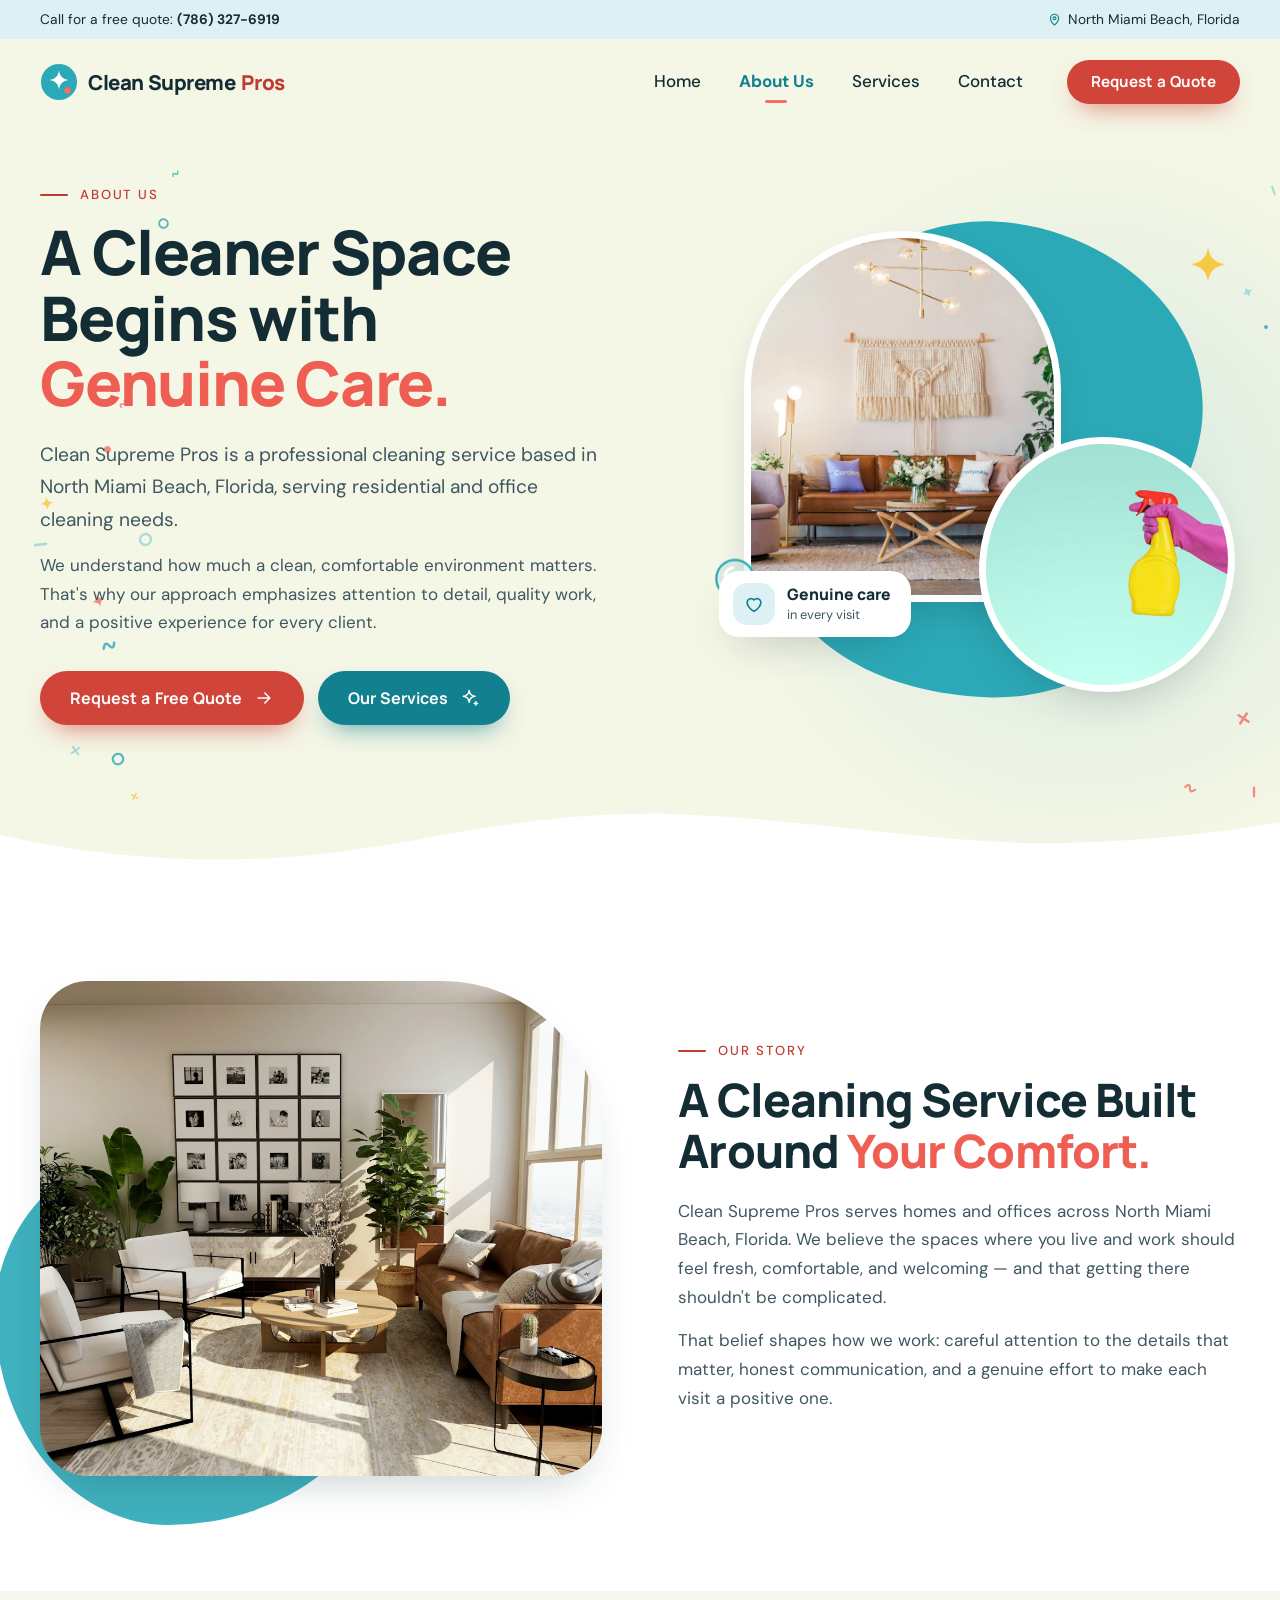
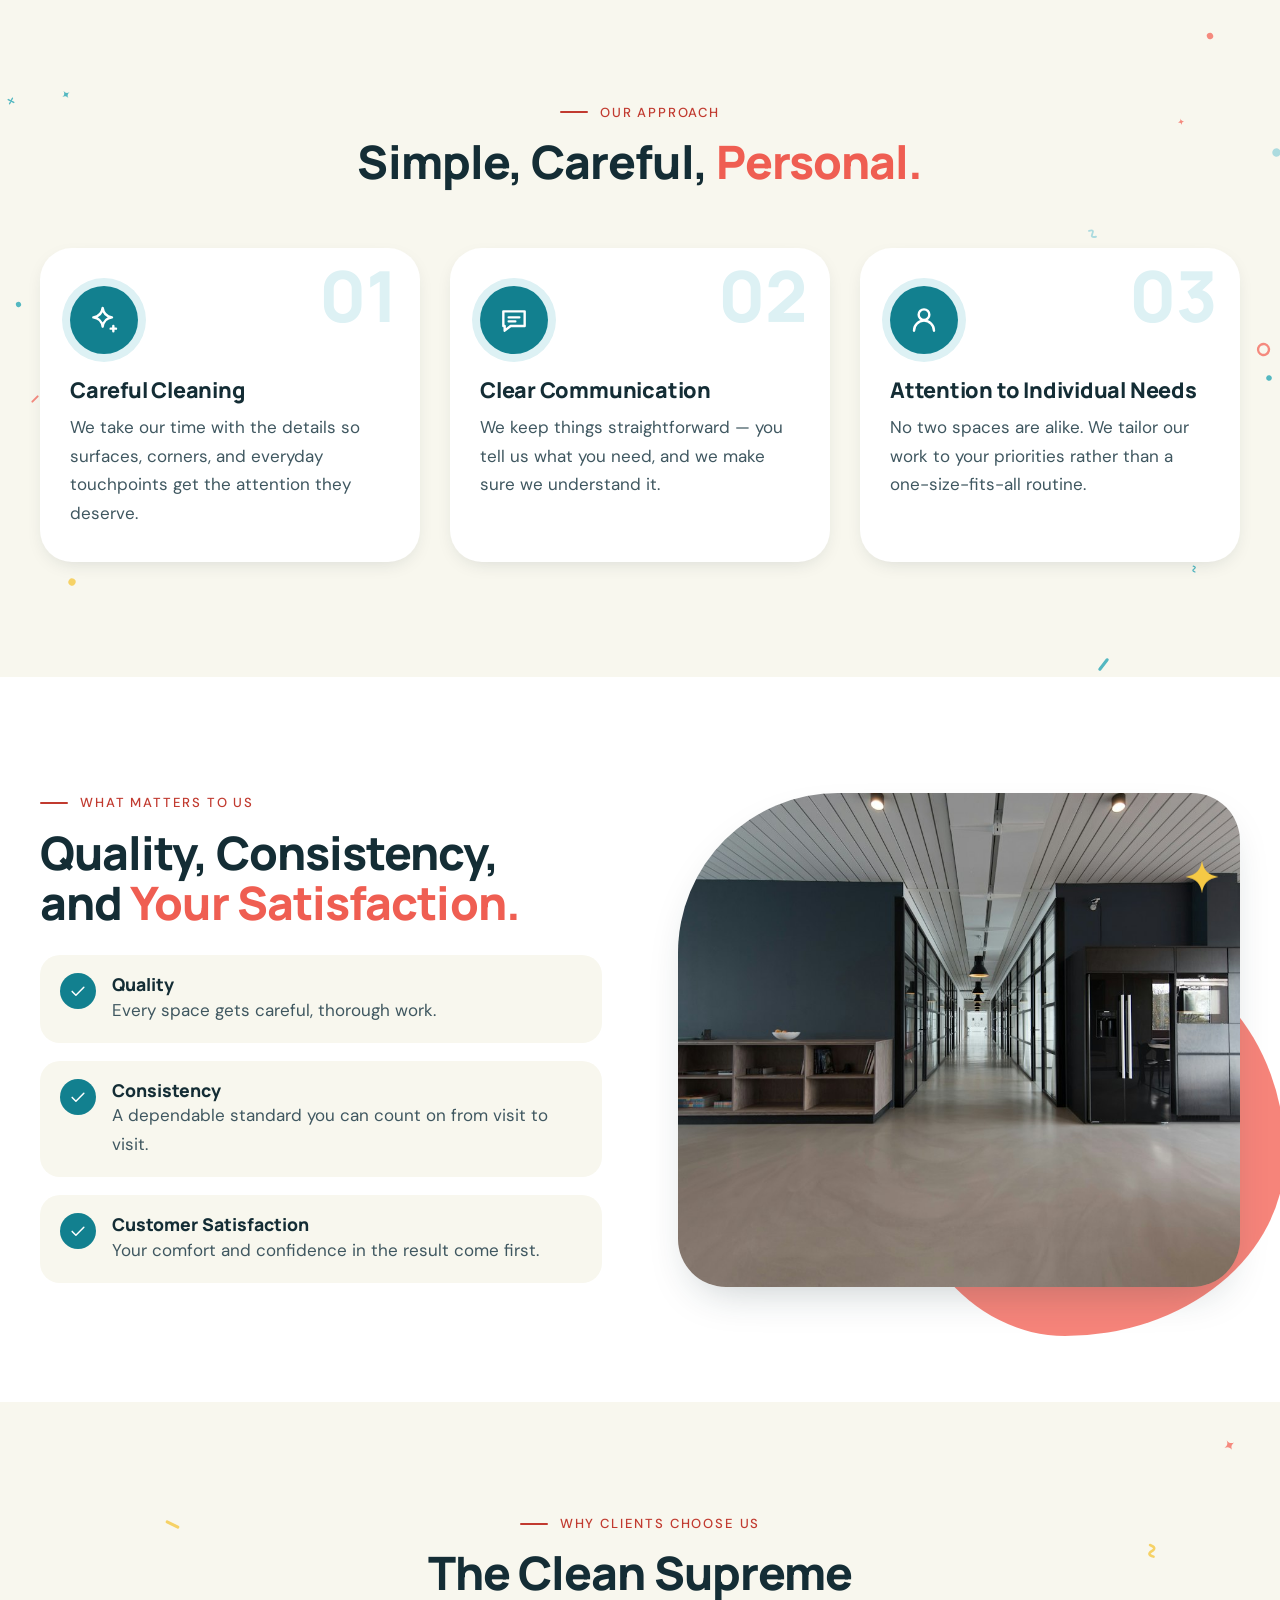
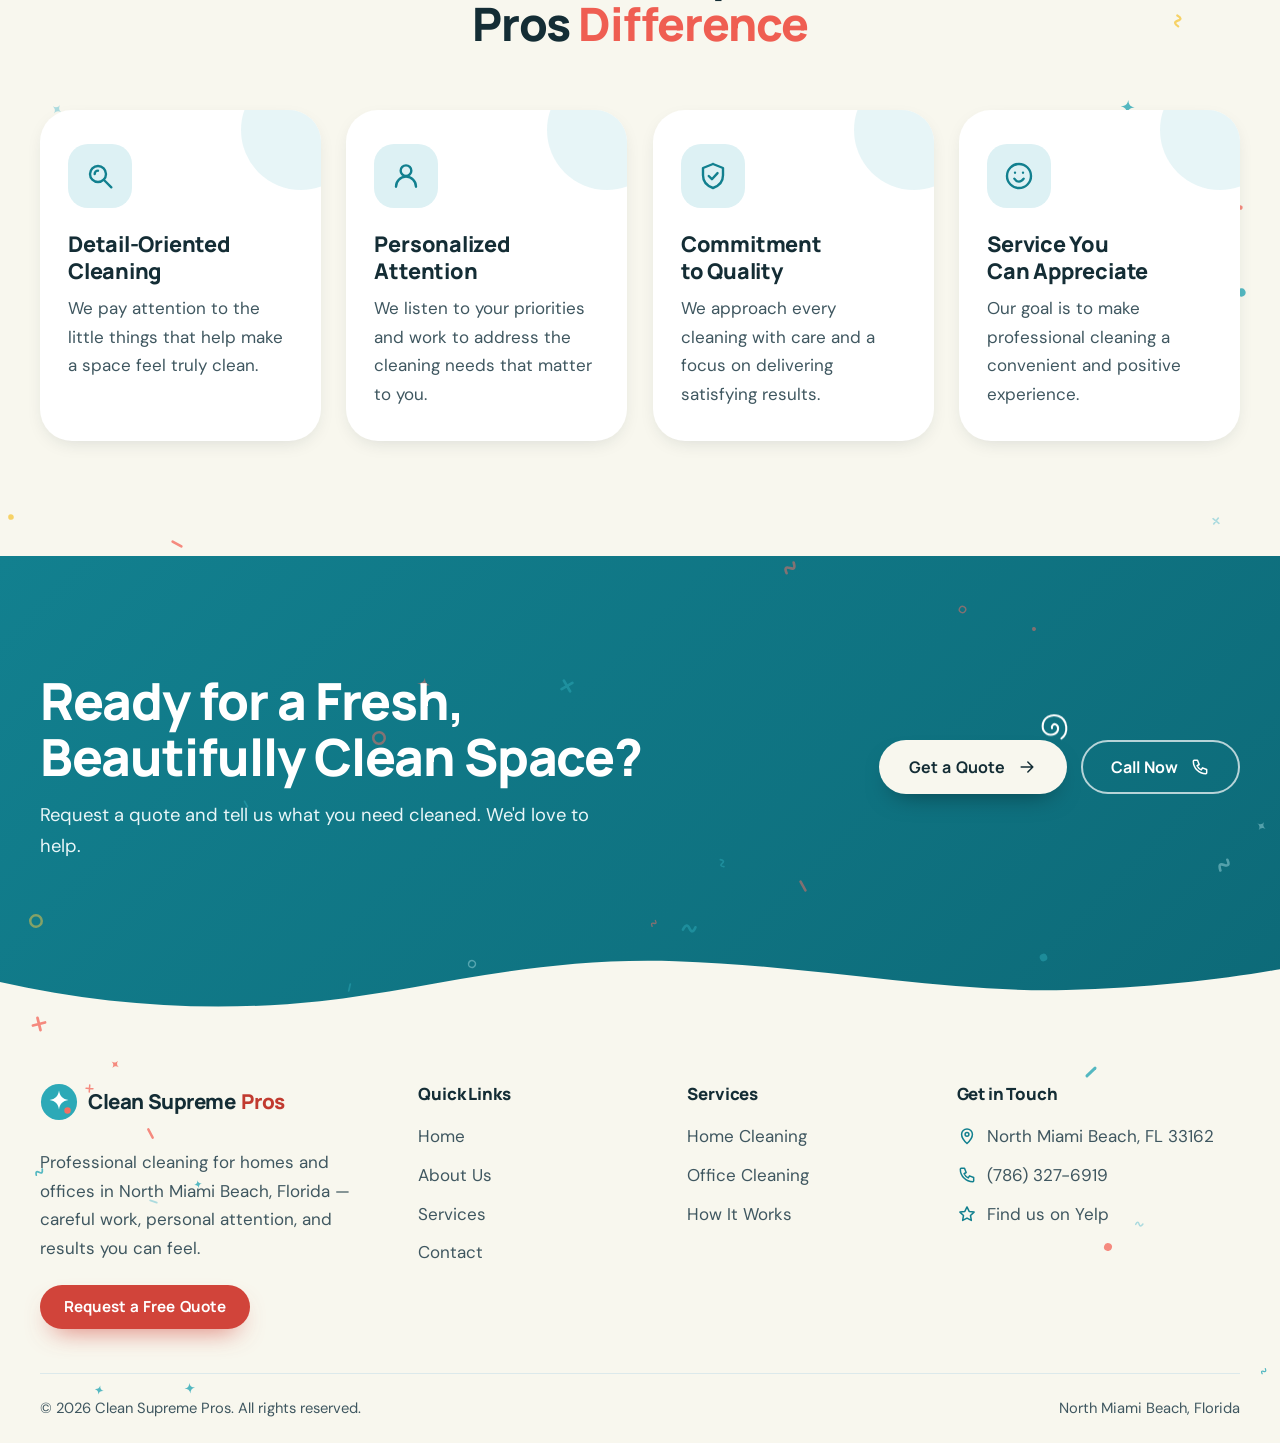
==== about.html @ 6e6c63cc "Add Clean Supreme Pros website Four-page static site (Home, About Us, Services, Contact) with shared" ====
<!doctype html>
<html lang="en" class="no-js">
<head>
<meta charset="utf-8">
<meta name="viewport" content="width=device-width, initial-scale=1">
<title>About Clean Supreme Pros | Cleaning Service in North Miami Beach, FL</title>
<meta name="description" content="Meet Clean Supreme Pros — a professional home and office cleaning service in North Miami Beach, Florida, built on attention to detail, quality work, and a positive client experience.">
<meta name="theme-color" content="#2CA9B7">
<meta property="og:type" content="website">
<meta property="og:site_name" content="Clean Supreme Pros">
<meta property="og:title" content="About Clean Supreme Pros | Cleaning Service in North Miami Beach, FL">
<meta property="og:description" content="Meet Clean Supreme Pros — a professional home and office cleaning service in North Miami Beach, Florida, built on attention to detail, quality work, and a positive client experience.">
<meta property="og:image" content="assets/img/hero-cleaner.jpg">
<meta name="twitter:card" content="summary_large_image">
<link rel="icon" href="favicon.svg" type="image/svg+xml">
<link rel="preconnect" href="https://fonts.googleapis.com">
<link rel="preconnect" href="https://fonts.gstatic.com" crossorigin>
<link href="https://fonts.googleapis.com/css2?family=DM+Sans:ital,opsz,wght@0,9..40,400;0,9..40,500;0,9..40,700&family=Manrope:wght@600;700;800&display=swap" rel="stylesheet">
<link rel="stylesheet" href="css/styles.css">
<script>document.documentElement.className='js'</script>

<script type="application/ld+json">{"@context":"https://schema.org","@type":"HouseCleaning","name":"Clean Supreme Pros","telephone":"+17863276919","sameAs":["https://www.yelp.com/biz/clean-supreme-pros-north-miami-beach"],"address":{"@type":"PostalAddress","addressLocality":"North Miami Beach","addressRegion":"FL","postalCode":"33162","addressCountry":"US"},"areaServed":"North Miami Beach, FL","description":"Professional home and office cleaning in North Miami Beach, Florida."}</script>
</head>
<body data-page="about.html">
<svg width="0" height="0" style="position:absolute" aria-hidden="true" focusable="false"><defs><symbol id="i-home" viewBox="0 0 24 24" fill="none" stroke="currentColor" stroke-width="1.8" stroke-linecap="round" stroke-linejoin="round"><path d="M3 11.5 12 4l9 7.5"/><path d="M5.5 10v9.5h13V10"/><path d="M10 19.5v-5h4v5"/></symbol><symbol id="i-building" viewBox="0 0 24 24" fill="none" stroke="currentColor" stroke-width="1.8" stroke-linecap="round" stroke-linejoin="round"><rect x="5" y="3" width="14" height="18" rx="1.5"/><path d="M9 7.5h2M13 7.5h2M9 11.5h2M13 11.5h2M10 21v-4h4v4"/></symbol><symbol id="i-spray" viewBox="0 0 24 24" fill="none" stroke="currentColor" stroke-width="1.8" stroke-linecap="round" stroke-linejoin="round"><path d="M8.5 11h6l1 3v6.2a.8.8 0 0 1-.8.8H8.3a.8.8 0 0 1-.8-.8V14z"/><path d="M9.5 11V8h5v3"/><path d="M9.5 8 6 7.2V5l3.5.6"/><path d="M3 4.5 4.6 5M2.6 8 4 7.6M3.4 11l1.4-1.2" class="spark"/></symbol><symbol id="i-sparkle" viewBox="0 0 24 24" fill="none" stroke="currentColor" stroke-width="1.8" stroke-linecap="round" stroke-linejoin="round"><path d="M11 3c.6 4.4 2.6 6.4 7 7-4.4.6-6.4 2.6-7 7-.6-4.4-2.6-6.4-7-7 4.4-.6 6.4-2.6 7-7z"/><path d="M19 16.5v4M17 18.5h4"/></symbol><symbol id="i-search" viewBox="0 0 24 24" fill="none" stroke="currentColor" stroke-width="1.8" stroke-linecap="round" stroke-linejoin="round"><circle cx="10.5" cy="10.5" r="6"/><path d="m15 15 5.5 5.5"/><path d="M8 10.5a2.5 2.5 0 0 1 2.5-2.5"/></symbol><symbol id="i-shield" viewBox="0 0 24 24" fill="none" stroke="currentColor" stroke-width="1.8" stroke-linecap="round" stroke-linejoin="round"><path d="M12 3 4.5 6v5.5c0 4.5 3 8 7.5 9.5 4.5-1.5 7.5-5 7.5-9.5V6z"/><path d="m8.8 12 2.4 2.4 4.2-4.6"/></symbol><symbol id="i-heart" viewBox="0 0 24 24" fill="none" stroke="currentColor" stroke-width="1.8" stroke-linecap="round" stroke-linejoin="round"><path d="M12 20s-7.5-4.6-7.5-10A4.3 4.3 0 0 1 12 7.6 4.3 4.3 0 0 1 19.5 10c0 5.4-7.5 10-7.5 10z"/></symbol><symbol id="i-chat" viewBox="0 0 24 24" fill="none" stroke="currentColor" stroke-width="1.8" stroke-linecap="round" stroke-linejoin="round"><path d="M4 5.5h16v11H9.5L5 20v-3.5H4z"/><path d="M8 10h8M8 13h5"/></symbol><symbol id="i-star" viewBox="0 0 24 24" fill="none" stroke="currentColor" stroke-width="1.8" stroke-linecap="round" stroke-linejoin="round"><path d="m12 3.5 2.6 5.4 5.9.8-4.3 4.1 1 5.9L12 16.9 6.8 19.7l1-5.9L3.5 9.7l5.9-.8z"/></symbol><symbol id="i-phone" viewBox="0 0 24 24" fill="none" stroke="currentColor" stroke-width="1.8" stroke-linecap="round" stroke-linejoin="round"><path d="M5 4h4l2 5-2.5 1.5a11 11 0 0 0 5 5L15 13l5 2v4a1 1 0 0 1-1 1A15 15 0 0 1 4 5a1 1 0 0 1 1-1z"/></symbol><symbol id="i-mail" viewBox="0 0 24 24" fill="none" stroke="currentColor" stroke-width="1.8" stroke-linecap="round" stroke-linejoin="round"><rect x="3" y="5" width="18" height="14" rx="2"/><path d="m3.5 7 8.5 6.5L20.5 7"/></symbol><symbol id="i-pin" viewBox="0 0 24 24" fill="none" stroke="currentColor" stroke-width="1.8" stroke-linecap="round" stroke-linejoin="round"><path d="M12 21s-6.5-5.6-6.5-11a6.5 6.5 0 0 1 13 0c0 5.4-6.5 11-6.5 11z"/><circle cx="12" cy="10" r="2.3"/></symbol><symbol id="i-calendar" viewBox="0 0 24 24" fill="none" stroke="currentColor" stroke-width="1.8" stroke-linecap="round" stroke-linejoin="round"><rect x="3.5" y="5" width="17" height="15" rx="2"/><path d="M3.5 10h17M8 3v4M16 3v4"/></symbol><symbol id="i-arrow" viewBox="0 0 24 24" fill="none" stroke="currentColor" stroke-width="1.8" stroke-linecap="round" stroke-linejoin="round"><path d="M5 12h14M13 6l6 6-6 6"/></symbol><symbol id="i-check" viewBox="0 0 24 24" fill="none" stroke="currentColor" stroke-width="1.8" stroke-linecap="round" stroke-linejoin="round"><path d="m5 12.5 4.5 4.5L19 7.5"/></symbol><symbol id="i-user" viewBox="0 0 24 24" fill="none" stroke="currentColor" stroke-width="1.8" stroke-linecap="round" stroke-linejoin="round"><circle cx="12" cy="8" r="4"/><path d="M4.5 20a7.5 7.5 0 0 1 15 0"/></symbol><symbol id="i-droplet" viewBox="0 0 24 24" fill="none" stroke="currentColor" stroke-width="1.8" stroke-linecap="round" stroke-linejoin="round"><path d="M12 3.5s6 6.2 6 10.5a6 6 0 0 1-12 0C6 9.7 12 3.5 12 3.5z"/><path d="M9.5 14.5a2.7 2.7 0 0 0 2 2.3"/></symbol><symbol id="i-external" viewBox="0 0 24 24" fill="none" stroke="currentColor" stroke-width="1.8" stroke-linecap="round" stroke-linejoin="round"><path d="M14 4h6v6M20 4l-9 9M18 14v5a1 1 0 0 1-1 1H5a1 1 0 0 1-1-1V7a1 1 0 0 1 1-1h5"/></symbol><symbol id="i-clipboard" viewBox="0 0 24 24" fill="none" stroke="currentColor" stroke-width="1.8" stroke-linecap="round" stroke-linejoin="round"><rect x="5" y="4.5" width="14" height="16.5" rx="2"/><path d="M9 4.5h6v3H9z"/><path d="M8.5 12.5h7M8.5 16h4.5"/></symbol><symbol id="i-smile" viewBox="0 0 24 24" fill="none" stroke="currentColor" stroke-width="1.8" stroke-linecap="round" stroke-linejoin="round"><circle cx="12" cy="12" r="9"/><path d="M8.5 14c1 1.5 2 2.2 3.5 2.2s2.5-.7 3.5-2.2M9 9.5h.01M15 9.5h.01"/></symbol><symbol id="i-bucket" viewBox="0 0 24 24" fill="none" stroke="currentColor" stroke-width="1.8" stroke-linecap="round" stroke-linejoin="round"><path d="M5 8h14l-1.5 11a1 1 0 0 1-1 .9h-9a1 1 0 0 1-1-.9z"/><path d="M5 8c0-2 3-3 7-3s7 1 7 3"/><path d="M8.5 12.5c1 1 2 1 3.5 0s2.5-1 3.5 0"/></symbol><symbol id="i-brush" viewBox="0 0 24 24" fill="none" stroke="currentColor" stroke-width="1.8" stroke-linecap="round" stroke-linejoin="round"><rect x="4" y="10" width="16" height="9" rx="3"/><path d="M8 10V6.5M12 10V5M16 10V6.5"/></symbol><symbol id="i-sun" viewBox="0 0 24 24" fill="none" stroke="currentColor" stroke-width="1.8" stroke-linecap="round" stroke-linejoin="round"><circle cx="12" cy="12" r="4"/><path d="M12 3v2.5M12 18.5V21M3 12h2.5M18.5 12H21M5.6 5.6l1.8 1.8M16.6 16.6l1.8 1.8M18.4 5.6l-1.8 1.8M7.4 16.6l-1.8 1.8"/></symbol><symbol id="i-quote" viewBox="0 0 24 24" fill="none" stroke="currentColor" stroke-width="1.8" stroke-linecap="round" stroke-linejoin="round"><path d="M9.5 7H6a1.5 1.5 0 0 0-1.5 1.5V12A1.5 1.5 0 0 0 6 13.5h2.5c0 2-.8 3-2.5 3.5M19 7h-3.5A1.5 1.5 0 0 0 14 8.5V12a1.5 1.5 0 0 0 1.5 1.5H18c0 2-.8 3-2.5 3.5"/></symbol></defs></svg>

<a class="skip" href="#main">Skip to content</a>
<div class="topbar"><div class="wrap topbar__in">
  <p>Call for a free quote: <a href="tel:+17863276919">(786) 327-6919</a></p>
  <p class="topbar__loc"><svg class="ic " viewBox="0 0 24 24" aria-hidden="true" focusable="false"><use href="#i-pin"/></svg> North Miami Beach, Florida</p>
</div></div>
<header class="site-header" id="top">
  <div class="wrap site-header__in">
    <a class="logo" href="index.html" aria-label="Clean Supreme Pros — home">
      <svg viewBox="0 0 40 40" width="38" height="38" aria-hidden="true"><circle cx="20" cy="20" r="19" fill="#2CA9B7"/><path d="M20 8c.9 6 3.8 9 10 10-6.2 1-9.1 4-10 10-.9-6-3.8-9-10-10 6.2-1 9.1-4 10-10z" fill="#fff"/><circle cx="29" cy="29" r="3.4" fill="#F56F63"/></svg>
      <span class="logo__t">Clean Supreme<em>Pros</em></span>
    </a>
    <nav class="nav" id="nav" aria-label="Main">
      <ul><li><a href="index.html">Home</a></li><li><a href="about.html" aria-current="page">About Us</a></li><li><a href="services.html">Services</a></li><li><a href="contact.html">Contact</a></li></ul>
      <a class="btn btn--coral btn--sm nav__cta" href="contact.html#quote"><span>Request a Quote</span></a>
    </nav>
    <button class="burger" type="button" aria-label="Open menu" aria-expanded="false" aria-controls="nav"><i></i><i></i><i></i></button>
  </div>
</header>
<main id="main">

<section class="hero hero--page" aria-labelledby="page-title">
  <div class="confetti" aria-hidden="true"><svg class="cf" viewBox="0 0 16 16" width="19" height="19" style="left:96.4%;top:78.8%;--rot:123deg;--dur:5.7s;--delay:-2.0s"><path d="M8 3v10M3 8h10" stroke="#F56F63" stroke-width="2.2" stroke-linecap="round"/></svg><svg class="cf" viewBox="0 0 16 16" width="17" height="17" style="left:7.7%;top:42.7%;--rot:239deg;--dur:9.5s;--delay:-6.8s"><circle cx="8" cy="8" r="3.2" fill="#F56F63"/></svg><svg class="cf" viewBox="0 0 16 16" width="18" height="18" style="left:85.0%;top:28.3%;--rot:232deg;--dur:6.9s;--delay:-5.9s"><path d="M1.5 9c2-4 3.5-4 5-1s3 3 4.5-1" fill="none" stroke="#2CA9B7" stroke-width="2" stroke-linecap="round"/></svg><svg class="cf" viewBox="0 0 16 16" width="11" height="11" style="left:86.5%;top:42.8%;--rot:308deg;--dur:7.0s;--delay:-3.9s"><circle cx="8" cy="8" r="3.2" fill="#F56F63"/></svg><svg class="cf" viewBox="0 0 16 16" width="17" height="17" style="left:2.5%;top:55.5%;--rot:353deg;--dur:10.3s;--delay:-7.1s"><path d="M3 8h10" stroke="#9AD5DC" stroke-width="2.6" stroke-linecap="round"/></svg><svg class="cf" viewBox="0 0 16 16" width="21" height="21" style="left:98.2%;top:94.8%;--rot:120deg;--dur:9.5s;--delay:-6.9s"><circle cx="8" cy="8" r="4.6" fill="none" stroke="#F6C945" stroke-width="2"/></svg><svg class="cf" viewBox="0 0 16 16" width="13" height="13" style="left:99.0%;top:8.1%;--rot:70deg;--dur:6.1s;--delay:-4.9s"><path d="M3 8h10" stroke="#9AD5DC" stroke-width="2.6" stroke-linecap="round"/></svg><svg class="cf" viewBox="0 0 16 16" width="10" height="10" style="left:87.1%;top:49.6%;--rot:58deg;--dur:5.7s;--delay:-4.7s"><path d="M1.5 9c2-4 3.5-4 5-1s3 3 4.5-1" fill="none" stroke="#2CA9B7" stroke-width="2" stroke-linecap="round"/></svg><svg class="cf" viewBox="0 0 16 16" width="11" height="11" style="left:92.5%;top:57.4%;--rot:102deg;--dur:7.6s;--delay:-7.6s"><path d="M3 8h10" stroke="#2CA9B7" stroke-width="2.6" stroke-linecap="round"/></svg><svg class="cf" viewBox="0 0 16 16" width="10" height="10" style="left:98.5%;top:26.6%;--rot:332deg;--dur:10.6s;--delay:-0.8s"><circle cx="8" cy="8" r="3.2" fill="#2CA9B7"/></svg><svg class="cf" viewBox="0 0 16 16" width="15" height="15" style="left:5.3%;top:83.4%;--rot:54deg;--dur:6.2s;--delay:-7.9s"><path d="M8 3v10M3 8h10" stroke="#9AD5DC" stroke-width="2.2" stroke-linecap="round"/></svg><svg class="cf" viewBox="0 0 16 16" width="20" height="20" style="left:7.0%;top:62.8%;--rot:250deg;--dur:7.5s;--delay:-7.8s"><path d="M8 1.5c.4 3.4 1.9 4.9 5.3 5.3-3.4.4-4.9 1.9-5.3 5.3-.4-3.4-1.9-4.9-5.3-5.3C6.1 6.4 7.6 4.9 8 1.5z" fill="#F56F63"/></svg><svg class="cf" viewBox="0 0 16 16" width="15" height="15" style="left:12.2%;top:12.3%;--rot:305deg;--dur:7.3s;--delay:-2.1s"><circle cx="8" cy="8" r="4.6" fill="none" stroke="#2CA9B7" stroke-width="2"/></svg><svg class="cf" viewBox="0 0 16 16" width="20" height="20" style="left:86.0%;top:27.8%;--rot:33deg;--dur:6.2s;--delay:-6.0s"><path d="M8 3v10M3 8h10" stroke="#9AD5DC" stroke-width="2.2" stroke-linecap="round"/></svg><svg class="cf" viewBox="0 0 16 16" width="17" height="17" style="left:92.2%;top:88.3%;--rot:207deg;--dur:10.3s;--delay:-5.1s"><path d="M1.5 9c2-4 3.5-4 5-1s3 3 4.5-1" fill="none" stroke="#F56F63" stroke-width="2" stroke-linecap="round"/></svg><svg class="cf" viewBox="0 0 16 16" width="21" height="21" style="left:2.7%;top:49.7%;--rot:82deg;--dur:9.4s;--delay:-4.3s"><path d="M8 1.5c.4 3.4 1.9 4.9 5.3 5.3-3.4.4-4.9 1.9-5.3 5.3-.4-3.4-1.9-4.9-5.3-5.3C6.1 6.4 7.6 4.9 8 1.5z" fill="#F6C945"/></svg><svg class="cf" viewBox="0 0 16 16" width="11" height="11" style="left:10.1%;top:89.9%;--rot:298deg;--dur:5.2s;--delay:-3.7s"><path d="M8 3v10M3 8h10" stroke="#F6C945" stroke-width="2.2" stroke-linecap="round"/></svg><svg class="cf" viewBox="0 0 16 16" width="16" height="16" style="left:85.8%;top:22.2%;--rot:244deg;--dur:9.8s;--delay:-2.8s"><circle cx="8" cy="8" r="4.6" fill="none" stroke="#2CA9B7" stroke-width="2"/></svg><svg class="cf" viewBox="0 0 16 16" width="18" height="18" style="left:96.7%;top:21.2%;--rot:151deg;--dur:5.1s;--delay:-6.1s"><path d="M8 1.5c.4 3.4 1.9 4.9 5.3 5.3-3.4.4-4.9 1.9-5.3 5.3-.4-3.4-1.9-4.9-5.3-5.3C6.1 6.4 7.6 4.9 8 1.5z" fill="#9AD5DC"/></svg><svg class="cf" viewBox="0 0 16 16" width="14" height="14" style="left:97.4%;top:89.0%;--rot:270deg;--dur:10.7s;--delay:-7.0s"><path d="M3 8h10" stroke="#F56F63" stroke-width="2.6" stroke-linecap="round"/></svg><svg class="cf" viewBox="0 0 16 16" width="12" height="12" style="left:9.1%;top:37.0%;--rot:125deg;--dur:7.8s;--delay:-4.6s"><path d="M1.5 9c2-4 3.5-4 5-1s3 3 4.5-1" fill="none" stroke="#F56F63" stroke-width="2" stroke-linecap="round"/></svg><svg class="cf" viewBox="0 0 16 16" width="17" height="17" style="left:7.2%;top:23.9%;--rot:240deg;--dur:10.9s;--delay:-0.9s"><path d="M1.5 9c2-4 3.5-4 5-1s3 3 4.5-1" fill="none" stroke="#F56F63" stroke-width="2" stroke-linecap="round"/></svg><svg class="cf" viewBox="0 0 16 16" width="18" height="18" style="left:8.5%;top:84.3%;--rot:246deg;--dur:5.1s;--delay:-5.2s"><circle cx="8" cy="8" r="4.6" fill="none" stroke="#2CA9B7" stroke-width="2"/></svg><svg class="cf" viewBox="0 0 16 16" width="19" height="19" style="left:10.6%;top:54.7%;--rot:170deg;--dur:7.8s;--delay:-0.3s"><circle cx="8" cy="8" r="4.6" fill="none" stroke="#9AD5DC" stroke-width="2"/></svg><svg class="cf" viewBox="0 0 16 16" width="20" height="20" style="left:7.9%;top:68.8%;--rot:342deg;--dur:8.9s;--delay:-2.4s"><path d="M1.5 9c2-4 3.5-4 5-1s3 3 4.5-1" fill="none" stroke="#2CA9B7" stroke-width="2" stroke-linecap="round"/></svg><svg class="cf" viewBox="0 0 16 16" width="15" height="15" style="left:6.3%;top:98.6%;--rot:264deg;--dur:5.7s;--delay:-3.2s"><path d="M1.5 9c2-4 3.5-4 5-1s3 3 4.5-1" fill="none" stroke="#F6C945" stroke-width="2" stroke-linecap="round"/></svg><svg class="cf" viewBox="0 0 16 16" width="12" height="12" style="left:4.0%;top:77.6%;--rot:245deg;--dur:5.5s;--delay:-7.7s"><path d="M8 3v10M3 8h10" stroke="#F56F63" stroke-width="2.2" stroke-linecap="round"/></svg><svg class="cf" viewBox="0 0 16 16" width="11" height="11" style="left:13.2%;top:6.0%;--rot:143deg;--dur:8.7s;--delay:-1.3s"><path d="M1.5 9c2-4 3.5-4 5-1s3 3 4.5-1" fill="none" stroke="#2CA9B7" stroke-width="2" stroke-linecap="round"/></svg></div>
  <div class="wrap hero__grid">
    <div class="hero__copy">
      <p class="eyebrow" data-reveal>About Us</p>
      <h1 id="page-title" data-reveal style="--i:1">A Cleaner Space Begins with <span class="hl">Genuine Care.</span></h1>
      <p class="lead" data-reveal style="--i:2">Clean Supreme Pros is a professional cleaning service based in North Miami Beach, Florida, serving residential and office cleaning needs.</p>
      <p data-reveal style="--i:3">We understand how much a clean, comfortable environment matters. That's why our approach emphasizes attention to detail, quality work, and a positive experience for every client.</p>
      <div class="btn-row" data-reveal style="--i:4"><a class="btn btn--coral" href="contact.html#quote" ><span>Request a Free Quote</span><svg class="ic " viewBox="0 0 24 24" aria-hidden="true" focusable="false"><use href="#i-arrow"/></svg></a><a class="btn btn--teal" href="services.html" ><span>Our Services</span><svg class="ic " viewBox="0 0 24 24" aria-hidden="true" focusable="false"><use href="#i-sparkle"/></svg></a></div>
    </div>
    <div class="duo" data-parallax-scope>
      <svg class="duo__blob" viewBox="0 0 520 520" aria-hidden="true"><path class="blob-a" fill="#2CA9B7" d="M270 16c96 4 198 70 214 166 14 84-38 120-40 198-2 80-90 134-182 130C158 506 66 460 38 372 12 290 66 240 64 172 62 90 168 12 270 16z"/></svg>
      <div class="duo__a"><img src="assets/img/about-living.jpg" width="1200" height="800" alt="Sunlit, tidy living room with a leather sofa and plants" loading="lazy" decoding="async" loading="eager"></div>
      <div class="duo__b"><img src="assets/img/mint-spray.jpg" width="1200" height="800" alt="Gloved hand holding a yellow spray bottle against a mint background" loading="lazy" decoding="async" loading="eager"></div>
      <div class="chip chip--float float duo__chip"><svg class="ic " viewBox="0 0 24 24" aria-hidden="true" focusable="false"><use href="#i-heart"/></svg><b>Genuine care</b><small>in every visit</small></div>
      <span class="plx " data-depth="0.08" style="left:90%;top:8%;"><svg class="sparkle twinkle" viewBox="0 0 24 24" width="38" height="38" aria-hidden="true"><path d="M12 1c.9 6.6 3.9 9.6 11 11-7.1 1.4-10.1 4.4-11 11-.9-6.6-3.9-9.6-11-11C8.1 10.6 11.1 7.6 12 1z" fill="#F6C945"/></svg></span>
      <span class="plx " data-depth="0.06" style="left:-3%;top:70%;"><svg class="bubble float" viewBox="0 0 40 40" width="44" height="44" aria-hidden="true"><circle cx="20" cy="20" r="17" fill="#2CA9B7" fill-opacity=".12" stroke="#2CA9B7" stroke-width="2"/><path d="M11 17a9 9 0 0 1 7-7" fill="none" stroke="#fff" stroke-width="3" stroke-linecap="round"/></svg></span>
    </div>
  </div>
  <svg class="wave " viewBox="0 0 1440 80" preserveAspectRatio="none" aria-hidden="true"><path d="M0 40c120 30 240 38 360 24S600 8 760 14s300 40 440 36c90-2 180-14 240-26V80H0z" fill="#fff"/></svg>
</section>

<!-- OUR STORY -->
<section class="section split" aria-labelledby="story-title">
  <div class="wrap split__grid">
    <div class="split__media" data-reveal="left">
      <span class="shape shape--teal" aria-hidden="true"></span>
      <div class="frame"><img src="assets/img/sunny-living.jpg" width="1200" height="800" alt="Warm, sunlit living room with plants and framed art" loading="lazy" decoding="async" ></div>
    </div>
    <div class="split__copy">
      <p class="eyebrow" data-reveal>Our Story</p>
      <h2 id="story-title" data-reveal style="--i:1">A Cleaning Service Built Around <span class="hl">Your Comfort.</span></h2>
      <p data-reveal style="--i:2">Clean Supreme Pros serves homes and offices across North Miami Beach, Florida. We believe the spaces where you live and work should feel fresh, comfortable, and welcoming — and that getting there shouldn't be complicated.</p>
      <p data-reveal style="--i:3">That belief shapes how we work: careful attention to the details that matter, honest communication, and a genuine effort to make each visit a positive one.</p>
    </div>
  </div>
</section>

<!-- OUR APPROACH -->
<section class="section approach" aria-labelledby="approach-title">
  <div class="confetti" aria-hidden="true"><svg class="cf" viewBox="0 0 16 16" width="12" height="12" style="left:8.2%;top:60.2%;--rot:62deg;--dur:7.8s;--delay:-1.7s"><path d="M3 8h10" stroke="#9AD5DC" stroke-width="2.6" stroke-linecap="round"/></svg><svg class="cf" viewBox="0 0 16 16" width="16" height="16" style="left:93.9%;top:5.5%;--rot:336deg;--dur:8.2s;--delay:-4.3s"><circle cx="8" cy="8" r="3.2" fill="#F56F63"/></svg><svg class="cf" viewBox="0 0 16 16" width="19" height="19" style="left:98.0%;top:50.9%;--rot:15deg;--dur:10.9s;--delay:-3.7s"><circle cx="8" cy="8" r="4.6" fill="none" stroke="#F56F63" stroke-width="2"/></svg><svg class="cf" viewBox="0 0 16 16" width="10" height="10" style="left:91.9%;top:18.3%;--rot:168deg;--dur:5.4s;--delay:-0.3s"><path d="M8 1.5c.4 3.4 1.9 4.9 5.3 5.3-3.4.4-4.9 1.9-5.3 5.3-.4-3.4-1.9-4.9-5.3-5.3C6.1 6.4 7.6 4.9 8 1.5z" fill="#F56F63"/></svg><svg class="cf" viewBox="0 0 16 16" width="10" height="10" style="left:0.5%;top:15.3%;--rot:27deg;--dur:8.7s;--delay:-0.7s"><path d="M8 3v10M3 8h10" stroke="#2CA9B7" stroke-width="2.2" stroke-linecap="round"/></svg><svg class="cf" viewBox="0 0 16 16" width="13" height="13" style="left:15.0%;top:40.4%;--rot:287deg;--dur:10.2s;--delay:-1.2s"><circle cx="8" cy="8" r="3.2" fill="#F56F63"/></svg><svg class="cf" viewBox="0 0 16 16" width="14" height="14" style="left:98.6%;top:55.4%;--rot:285deg;--dur:10.0s;--delay:-2.9s"><circle cx="8" cy="8" r="3.2" fill="#2CA9B7"/></svg><svg class="cf" viewBox="0 0 16 16" width="15" height="15" style="left:4.1%;top:44.1%;--rot:22deg;--dur:9.5s;--delay:-0.1s"><path d="M1.5 9c2-4 3.5-4 5-1s3 3 4.5-1" fill="none" stroke="#F6C945" stroke-width="2" stroke-linecap="round"/></svg><svg class="cf" viewBox="0 0 16 16" width="19" height="19" style="left:85.5%;top:96.8%;--rot:308deg;--dur:9.0s;--delay:-4.3s"><path d="M3 8h10" stroke="#2CA9B7" stroke-width="2.6" stroke-linecap="round"/></svg><svg class="cf" viewBox="0 0 16 16" width="13" height="13" style="left:4.7%;top:14.3%;--rot:326deg;--dur:6.5s;--delay:-0.3s"><path d="M8 1.5c.4 3.4 1.9 4.9 5.3 5.3-3.4.4-4.9 1.9-5.3 5.3-.4-3.4-1.9-4.9-5.3-5.3C6.1 6.4 7.6 4.9 8 1.5z" fill="#2CA9B7"/></svg><svg class="cf" viewBox="0 0 16 16" width="14" height="14" style="left:87.1%;top:78.5%;--rot:86deg;--dur:5.1s;--delay:-4.6s"><circle cx="8" cy="8" r="4.6" fill="none" stroke="#2CA9B7" stroke-width="2"/></svg><svg class="cf" viewBox="0 0 16 16" width="18" height="18" style="left:4.9%;top:84.8%;--rot:119deg;--dur:9.4s;--delay:-0.9s"><circle cx="8" cy="8" r="3.2" fill="#F6C945"/></svg><svg class="cf" viewBox="0 0 16 16" width="13" height="13" style="left:0.9%;top:44.7%;--rot:338deg;--dur:10.5s;--delay:-3.1s"><circle cx="8" cy="8" r="3.2" fill="#2CA9B7"/></svg><svg class="cf" viewBox="0 0 16 16" width="15" height="15" style="left:84.7%;top:34.1%;--rot:232deg;--dur:5.4s;--delay:-0.5s"><path d="M1.5 9c2-4 3.5-4 5-1s3 3 4.5-1" fill="none" stroke="#9AD5DC" stroke-width="2" stroke-linecap="round"/></svg><svg class="cf" viewBox="0 0 16 16" width="12" height="12" style="left:2.3%;top:58.6%;--rot:315deg;--dur:5.8s;--delay:-3.2s"><path d="M3 8h10" stroke="#F56F63" stroke-width="2.6" stroke-linecap="round"/></svg><svg class="cf" viewBox="0 0 16 16" width="21" height="21" style="left:98.9%;top:22.1%;--rot:243deg;--dur:7.3s;--delay:-7.0s"><circle cx="8" cy="8" r="3.2" fill="#9AD5DC"/></svg><svg class="cf" viewBox="0 0 16 16" width="10" height="10" style="left:92.9%;top:83.3%;--rot:265deg;--dur:5.7s;--delay:-1.9s"><path d="M1.5 9c2-4 3.5-4 5-1s3 3 4.5-1" fill="none" stroke="#2CA9B7" stroke-width="2" stroke-linecap="round"/></svg><svg class="cf" viewBox="0 0 16 16" width="13" height="13" style="left:94.3%;top:76.6%;--rot:260deg;--dur:5.3s;--delay:-1.7s"><path d="M8 3v10M3 8h10" stroke="#F56F63" stroke-width="2.2" stroke-linecap="round"/></svg></div>
  <div class="wrap">
    
<header class="sec-head is-center " data-reveal>
  <p class="eyebrow">Our Approach</p>
  <h2 id="approach-title">Simple, Careful, <span class="hl">Personal.</span></h2>
  
</header>
    <div class="steps steps--3">
      
      <article class="step-card" data-reveal style="--i:0">
        <span class="step-card__n">01</span>
        <span class="step-card__ic"><svg class="ic ic-anim" viewBox="0 0 24 24" aria-hidden="true" focusable="false"><use href="#i-sparkle"/></svg></span>
        <h3>Careful Cleaning</h3><p>We take our time with the details so surfaces, corners, and everyday touchpoints get the attention they deserve.</p>
      </article>
      <article class="step-card" data-reveal style="--i:1">
        <span class="step-card__n">02</span>
        <span class="step-card__ic"><svg class="ic ic-anim" viewBox="0 0 24 24" aria-hidden="true" focusable="false"><use href="#i-chat"/></svg></span>
        <h3>Clear Communication</h3><p>We keep things straightforward — you tell us what you need, and we make sure we understand it.</p>
      </article>
      <article class="step-card" data-reveal style="--i:2">
        <span class="step-card__n">03</span>
        <span class="step-card__ic"><svg class="ic ic-anim" viewBox="0 0 24 24" aria-hidden="true" focusable="false"><use href="#i-user"/></svg></span>
        <h3>Attention to Individual Needs</h3><p>No two spaces are alike. We tailor our work to your priorities rather than a one-size-fits-all routine.</p>
      </article>
    </div>
  </div>
</section>

<!-- WHAT MATTERS -->
<section class="section split split--rev" aria-labelledby="matters-title">
  <div class="wrap split__grid">
    <div class="split__copy">
      <p class="eyebrow" data-reveal>What Matters to Us</p>
      <h2 id="matters-title" data-reveal style="--i:1">Quality, Consistency, and <span class="hl">Your Satisfaction.</span></h2>
      <ul class="check-list">
        <li data-reveal style="--i:2"><span class="check"><svg class="ic " viewBox="0 0 24 24" aria-hidden="true" focusable="false"><use href="#i-check"/></svg></span><div><strong>Quality</strong><span>Every space gets careful, thorough work.</span></div></li><li data-reveal style="--i:3"><span class="check"><svg class="ic " viewBox="0 0 24 24" aria-hidden="true" focusable="false"><use href="#i-check"/></svg></span><div><strong>Consistency</strong><span>A dependable standard you can count on from visit to visit.</span></div></li><li data-reveal style="--i:4"><span class="check"><svg class="ic " viewBox="0 0 24 24" aria-hidden="true" focusable="false"><use href="#i-check"/></svg></span><div><strong>Customer Satisfaction</strong><span>Your comfort and confidence in the result come first.</span></div></li>
      </ul>
    </div>
    <div class="split__media" data-reveal="right">
      <span class="shape shape--coral" aria-hidden="true"></span>
      <div class="frame frame--alt"><img src="assets/img/about-office.jpg" width="1200" height="800" alt="Clean, modern open office space with a long corridor" loading="lazy" decoding="async" ></div>
      <span class="plx " data-depth="0.07" style="left:90%;top:6%;"><svg class="sparkle twinkle" viewBox="0 0 24 24" width="36" height="36" aria-hidden="true"><path d="M12 1c.9 6.6 3.9 9.6 11 11-7.1 1.4-10.1 4.4-11 11-.9-6.6-3.9-9.6-11-11C8.1 10.6 11.1 7.6 12 1z" fill="#F6C945"/></svg></span>
    </div>
  </div>
</section>

<!-- WHY CLIENTS CHOOSE US -->
<section class="section why" aria-labelledby="why-title">
  <div class="confetti" aria-hidden="true"><svg class="cf" viewBox="0 0 16 16" width="17" height="17" style="left:95.5%;top:4.5%;--rot:241deg;--dur:8.2s;--delay:-1.0s"><path d="M8 1.5c.4 3.4 1.9 4.9 5.3 5.3-3.4.4-4.9 1.9-5.3 5.3-.4-3.4-1.9-4.9-5.3-5.3C6.1 6.4 7.6 4.9 8 1.5z" fill="#F56F63"/></svg><svg class="cf" viewBox="0 0 16 16" width="14" height="14" style="left:0.3%;top:93.9%;--rot:266deg;--dur:10.4s;--delay:-4.8s"><circle cx="8" cy="8" r="3.2" fill="#F6C945"/></svg><svg class="cf" viewBox="0 0 16 16" width="20" height="20" style="left:89.2%;top:18.7%;--rot:85deg;--dur:10.7s;--delay:-5.1s"><path d="M1.5 9c2-4 3.5-4 5-1s3 3 4.5-1" fill="none" stroke="#F6C945" stroke-width="2" stroke-linecap="round"/></svg><svg class="cf" viewBox="0 0 16 16" width="21" height="21" style="left:8.1%;top:45.0%;--rot:107deg;--dur:6.3s;--delay:-5.4s"><path d="M8 3v10M3 8h10" stroke="#2CA9B7" stroke-width="2.2" stroke-linecap="round"/></svg><svg class="cf" viewBox="0 0 16 16" width="12" height="12" style="left:94.5%;top:94.5%;--rot:128deg;--dur:10.1s;--delay:-5.4s"><path d="M8 3v10M3 8h10" stroke="#9AD5DC" stroke-width="2.2" stroke-linecap="round"/></svg><svg class="cf" viewBox="0 0 16 16" width="13" height="13" style="left:85.4%;top:77.1%;--rot:67deg;--dur:6.2s;--delay:-0.1s"><path d="M3 8h10" stroke="#9AD5DC" stroke-width="2.6" stroke-linecap="round"/></svg><svg class="cf" viewBox="0 0 16 16" width="16" height="16" style="left:13.2%;top:97.3%;--rot:209deg;--dur:9.8s;--delay:-4.7s"><path d="M3 8h10" stroke="#F56F63" stroke-width="2.6" stroke-linecap="round"/></svg><svg class="cf" viewBox="0 0 16 16" width="18" height="18" style="left:91.3%;top:27.6%;--rot:277deg;--dur:9.2s;--delay:-2.5s"><path d="M1.5 9c2-4 3.5-4 5-1s3 3 4.5-1" fill="none" stroke="#F6C945" stroke-width="2" stroke-linecap="round"/></svg><svg class="cf" viewBox="0 0 16 16" width="19" height="19" style="left:12.7%;top:15.0%;--rot:206deg;--dur:7.4s;--delay:-2.5s"><path d="M3 8h10" stroke="#F6C945" stroke-width="2.6" stroke-linecap="round"/></svg><svg class="cf" viewBox="0 0 16 16" width="20" height="20" style="left:7.4%;top:77.4%;--rot:308deg;--dur:6.4s;--delay:-7.0s"><path d="M8 3v10M3 8h10" stroke="#2CA9B7" stroke-width="2.2" stroke-linecap="round"/></svg><svg class="cf" viewBox="0 0 16 16" width="21" height="21" style="left:96.2%;top:63.6%;--rot:182deg;--dur:8.0s;--delay:-2.6s"><circle cx="8" cy="8" r="3.2" fill="#2CA9B7"/></svg><svg class="cf" viewBox="0 0 16 16" width="13" height="13" style="left:14.5%;top:51.0%;--rot:86deg;--dur:9.4s;--delay:-4.2s"><path d="M8 1.5c.4 3.4 1.9 4.9 5.3 5.3-3.4.4-4.9 1.9-5.3 5.3-.4-3.4-1.9-4.9-5.3-5.3C6.1 6.4 7.6 4.9 8 1.5z" fill="#9AD5DC"/></svg><svg class="cf" viewBox="0 0 16 16" width="18" height="18" style="left:15.1%;top:42.1%;--rot:78deg;--dur:8.0s;--delay:-6.0s"><path d="M8 1.5c.4 3.4 1.9 4.9 5.3 5.3-3.4.4-4.9 1.9-5.3 5.3-.4-3.4-1.9-4.9-5.3-5.3C6.1 6.4 7.6 4.9 8 1.5z" fill="#F56F63"/></svg><svg class="cf" viewBox="0 0 16 16" width="11" height="11" style="left:96.5%;top:53.0%;--rot:110deg;--dur:8.8s;--delay:-7.7s"><circle cx="8" cy="8" r="3.2" fill="#F56F63"/></svg><svg class="cf" viewBox="0 0 16 16" width="21" height="21" style="left:84.6%;top:69.8%;--rot:279deg;--dur:10.5s;--delay:-5.3s"><circle cx="8" cy="8" r="3.2" fill="#F56F63"/></svg><svg class="cf" viewBox="0 0 16 16" width="21" height="21" style="left:87.3%;top:39.3%;--rot:6deg;--dur:7.0s;--delay:-7.1s"><path d="M8 1.5c.4 3.4 1.9 4.9 5.3 5.3-3.4.4-4.9 1.9-5.3 5.3-.4-3.4-1.9-4.9-5.3-5.3C6.1 6.4 7.6 4.9 8 1.5z" fill="#2CA9B7"/></svg><svg class="cf" viewBox="0 0 16 16" width="17" height="17" style="left:89.4%;top:63.5%;--rot:167deg;--dur:7.5s;--delay:-4.5s"><circle cx="8" cy="8" r="3.2" fill="#2CA9B7"/></svg><svg class="cf" viewBox="0 0 16 16" width="16" height="16" style="left:3.9%;top:39.8%;--rot:306deg;--dur:10.0s;--delay:-6.3s"><path d="M8 1.5c.4 3.4 1.9 4.9 5.3 5.3-3.4.4-4.9 1.9-5.3 5.3-.4-3.4-1.9-4.9-5.3-5.3C6.1 6.4 7.6 4.9 8 1.5z" fill="#9AD5DC"/></svg></div>
  <div class="wrap">
    
<header class="sec-head is-center " data-reveal>
  <p class="eyebrow">Why Clients Choose Us</p>
  <h2 id="why-title">The Clean Supreme Pros <span class="hl">Difference</span></h2>
  
</header>
    
<div class="features">
  
  <article class="feature" data-reveal style="--i:0">
    <span class="feature__ic"><svg class="ic ic-anim" viewBox="0 0 24 24" aria-hidden="true" focusable="false"><use href="#i-search"/></svg></span>
    <h3>Detail-Oriented Cleaning</h3>
    <p>We pay attention to the little things that help make a space feel truly clean.</p>
  </article>
  <article class="feature" data-reveal style="--i:1">
    <span class="feature__ic"><svg class="ic ic-anim" viewBox="0 0 24 24" aria-hidden="true" focusable="false"><use href="#i-user"/></svg></span>
    <h3>Personalized Attention</h3>
    <p>We listen to your priorities and work to address the cleaning needs that matter to you.</p>
  </article>
  <article class="feature" data-reveal style="--i:2">
    <span class="feature__ic"><svg class="ic ic-anim" viewBox="0 0 24 24" aria-hidden="true" focusable="false"><use href="#i-shield"/></svg></span>
    <h3>Commitment to Quality</h3>
    <p>We approach every cleaning with care and a focus on delivering satisfying results.</p>
  </article>
  <article class="feature" data-reveal style="--i:3">
    <span class="feature__ic"><svg class="ic ic-anim" viewBox="0 0 24 24" aria-hidden="true" focusable="false"><use href="#i-smile"/></svg></span>
    <h3>Service You Can Appreciate</h3>
    <p>Our goal is to make professional cleaning a convenient and positive experience.</p>
  </article>
</div>
  </div>
</section>


<section class="cta" aria-labelledby="cta-title">
  <div class="confetti" aria-hidden="true"><svg class="cf" viewBox="0 0 16 16" width="12" height="12" style="left:36.4%;top:88.1%;--rot:294deg;--dur:8.3s;--delay:-7.4s"><circle cx="8" cy="8" r="4.6" fill="none" stroke="#9AD5DC" stroke-width="2"/></svg><svg class="cf" viewBox="0 0 16 16" width="20" height="20" style="left:43.5%;top:26.2%;--rot:330deg;--dur:6.0s;--delay:-3.0s"><path d="M8 3v10M3 8h10" stroke="#2CA9B7" stroke-width="2.2" stroke-linecap="round"/></svg><svg class="cf" viewBox="0 0 16 16" width="10" height="10" style="left:18.8%;top:53.2%;--rot:241deg;--dur:5.2s;--delay:-1.2s"><path d="M3 8h10" stroke="#2CA9B7" stroke-width="2.6" stroke-linecap="round"/></svg><svg class="cf" viewBox="0 0 16 16" width="21" height="21" style="left:94.9%;top:65.1%;--rot:315deg;--dur:10.8s;--delay:-0.4s"><path d="M1.5 9c2-4 3.5-4 5-1s3 3 4.5-1" fill="none" stroke="#9AD5DC" stroke-width="2" stroke-linecap="round"/></svg><svg class="cf" viewBox="0 0 16 16" width="11" height="11" style="left:62.7%;top:98.7%;--rot:198deg;--dur:10.9s;--delay:-1.7s"><circle cx="8" cy="8" r="4.6" fill="none" stroke="#F56F63" stroke-width="2"/></svg><svg class="cf" viewBox="0 0 16 16" width="21" height="21" style="left:32.4%;top:25.7%;--rot:279deg;--dur:7.8s;--delay:-3.5s"><path d="M8 1.5c.4 3.4 1.9 4.9 5.3 5.3-3.4.4-4.9 1.9-5.3 5.3-.4-3.4-1.9-4.9-5.3-5.3C6.1 6.4 7.6 4.9 8 1.5z" fill="#F56F63"/></svg><svg class="cf" viewBox="0 0 16 16" width="11" height="11" style="left:50.7%;top:79.1%;--rot:310deg;--dur:7.0s;--delay:-1.4s"><path d="M1.5 9c2-4 3.5-4 5-1s3 3 4.5-1" fill="none" stroke="#F56F63" stroke-width="2" stroke-linecap="round"/></svg><svg class="cf" viewBox="0 0 16 16" width="11" height="11" style="left:74.8%;top:10.4%;--rot:303deg;--dur:6.2s;--delay:-3.6s"><circle cx="8" cy="8" r="4.6" fill="none" stroke="#F56F63" stroke-width="2"/></svg><svg class="cf" viewBox="0 0 16 16" width="20" height="20" style="left:2.0%;top:77.7%;--rot:89deg;--dur:9.1s;--delay:-4.2s"><circle cx="8" cy="8" r="4.6" fill="none" stroke="#F6C945" stroke-width="2"/></svg><svg class="cf" viewBox="0 0 16 16" width="13" height="13" style="left:55.9%;top:66.0%;--rot:75deg;--dur:9.7s;--delay:-2.9s"><path d="M1.5 9c2-4 3.5-4 5-1s3 3 4.5-1" fill="none" stroke="#2CA9B7" stroke-width="2" stroke-linecap="round"/></svg><svg class="cf" viewBox="0 0 16 16" width="20" height="20" style="left:28.8%;top:37.7%;--rot:321deg;--dur:6.5s;--delay:-0.0s"><circle cx="8" cy="8" r="4.6" fill="none" stroke="#F56F63" stroke-width="2"/></svg><svg class="cf" viewBox="0 0 16 16" width="10" height="10" style="left:80.4%;top:14.9%;--rot:75deg;--dur:5.5s;--delay:-4.7s"><circle cx="8" cy="8" r="3.2" fill="#F56F63"/></svg><svg class="cf" viewBox="0 0 16 16" width="10" height="10" style="left:92.7%;top:93.1%;--rot:309deg;--dur:5.1s;--delay:-3.2s"><circle cx="8" cy="8" r="4.6" fill="none" stroke="#2CA9B7" stroke-width="2"/></svg><svg class="cf" viewBox="0 0 16 16" width="19" height="19" style="left:80.8%;top:85.9%;--rot:250deg;--dur:6.1s;--delay:-4.1s"><circle cx="8" cy="8" r="3.2" fill="#2CA9B7"/></svg><svg class="cf" viewBox="0 0 16 16" width="21" height="21" style="left:60.8%;top:0.6%;--rot:135deg;--dur:9.5s;--delay:-3.3s"><path d="M1.5 9c2-4 3.5-4 5-1s3 3 4.5-1" fill="none" stroke="#F56F63" stroke-width="2" stroke-linecap="round"/></svg><svg class="cf" viewBox="0 0 16 16" width="19" height="19" style="left:73.0%;top:46.0%;--rot:128deg;--dur:8.4s;--delay:-2.4s"><circle cx="8" cy="8" r="3.2" fill="#2CA9B7"/></svg><svg class="cf" viewBox="0 0 16 16" width="16" height="16" style="left:62.1%;top:70.4%;--rot:61deg;--dur:5.4s;--delay:-2.9s"><path d="M3 8h10" stroke="#F56F63" stroke-width="2.6" stroke-linecap="round"/></svg><svg class="cf" viewBox="0 0 16 16" width="11" height="11" style="left:13.1%;top:31.6%;--rot:11deg;--dur:5.3s;--delay:-5.6s"><path d="M1.5 9c2-4 3.5-4 5-1s3 3 4.5-1" fill="none" stroke="#2CA9B7" stroke-width="2" stroke-linecap="round"/></svg><svg class="cf" viewBox="0 0 16 16" width="18" height="18" style="left:43.7%;top:97.6%;--rot:273deg;--dur:8.3s;--delay:-1.1s"><path d="M3 8h10" stroke="#9AD5DC" stroke-width="2.6" stroke-linecap="round"/></svg><svg class="cf" viewBox="0 0 16 16" width="21" height="21" style="left:53.2%;top:79.2%;--rot:2deg;--dur:10.4s;--delay:-6.9s"><path d="M1.5 9c2-4 3.5-4 5-1s3 3 4.5-1" fill="none" stroke="#2CA9B7" stroke-width="2" stroke-linecap="round"/></svg><svg class="cf" viewBox="0 0 16 16" width="11" height="11" style="left:26.9%;top:93.2%;--rot:283deg;--dur:9.3s;--delay:-7.0s"><path d="M3 8h10" stroke="#2CA9B7" stroke-width="2.6" stroke-linecap="round"/></svg><svg class="cf" viewBox="0 0 16 16" width="15" height="15" style="left:97.9%;top:57.3%;--rot:124deg;--dur:10.8s;--delay:-1.4s"><path d="M8 1.5c.4 3.4 1.9 4.9 5.3 5.3-3.4.4-4.9 1.9-5.3 5.3-.4-3.4-1.9-4.9-5.3-5.3C6.1 6.4 7.6 4.9 8 1.5z" fill="#9AD5DC"/></svg></div>
  <span class="plx " data-depth="0.06" style="left:8%;top:18%;"><svg class="sparkle twinkle" viewBox="0 0 24 24" width="46" height="46" aria-hidden="true"><path d="M12 1c.9 6.6 3.9 9.6 11 11-7.1 1.4-10.1 4.4-11 11-.9-6.6-3.9-9.6-11-11C8.1 10.6 11.1 7.6 12 1z" fill="#F6C945"/></svg></span>
  <span class="plx " data-depth="0.08" style="left:88%;top:22%;"><svg class="bubble float" viewBox="0 0 40 40" width="70" height="70" aria-hidden="true"><circle cx="20" cy="20" r="17" fill="#fff" fill-opacity=".12" stroke="#fff" stroke-width="2"/><path d="M11 17a9 9 0 0 1 7-7" fill="none" stroke="#fff" stroke-width="3" stroke-linecap="round"/></svg></span>
  <span class="plx " data-depth="0.05" style="left:80%;top:70%;"><svg class="swirl spin-slow" viewBox="0 0 60 60" aria-hidden="true"><path d="M30 31c-1-3 2-5 4-4 4 2 3 8-1 10-6 3-13-1-13-8 0-9 9-14 17-11 10 4 11 18 3 24" fill="none" stroke="#fff" stroke-width="2.2" stroke-linecap="round"/></svg></span>
  <div class="wrap cta__in">
    <div data-reveal>
      <h2 id="cta-title">Ready for a Fresh, Beautifully Clean Space?</h2>
      <p>Request a quote and tell us what you need cleaned. We'd love to help.</p>
    </div>
    <div class="cta__btns" data-reveal style="--i:2">
      <a class="btn btn--cream" href="contact.html#quote" ><span>Get a Quote</span><svg class="ic " viewBox="0 0 24 24" aria-hidden="true" focusable="false"><use href="#i-arrow"/></svg></a>
      <a class="btn btn--ghost" href="tel:+17863276919" ><span>Call Now</span><svg class="ic " viewBox="0 0 24 24" aria-hidden="true" focusable="false"><use href="#i-phone"/></svg></a>
    </div>
  </div>
</section>

</main>

<footer class="site-footer">
  <svg class="wave " viewBox="0 0 1440 80" preserveAspectRatio="none" aria-hidden="true"><path d="M0 40c120 30 240 38 360 24S600 8 760 14s300 40 440 36c90-2 180-14 240-26V80H0z" fill="#F8F7EE"/></svg>
  <div class="site-footer__body">
    <div class="confetti" aria-hidden="true"><svg class="cf" viewBox="0 0 16 16" width="21" height="21" style="left:11.7%;top:65.3%;--rot:328deg;--dur:9.3s;--delay:-7.3s"><path d="M8 1.5c.4 3.4 1.9 4.9 5.3 5.3-3.4.4-4.9 1.9-5.3 5.3-.4-3.4-1.9-4.9-5.3-5.3C6.1 6.4 7.6 4.9 8 1.5z" fill="#9AD5DC"/></svg><svg class="cf" viewBox="0 0 16 16" width="13" height="13" style="left:8.4%;top:64.8%;--rot:271deg;--dur:10.0s;--delay:-1.9s"><circle cx="8" cy="8" r="3.2" fill="#F56F63"/></svg><svg class="cf" viewBox="0 0 16 16" width="12" height="12" style="left:15.1%;top:38.3%;--rot:258deg;--dur:10.4s;--delay:-4.6s"><path d="M8 1.5c.4 3.4 1.9 4.9 5.3 5.3-3.4.4-4.9 1.9-5.3 5.3-.4-3.4-1.9-4.9-5.3-5.3C6.1 6.4 7.6 4.9 8 1.5z" fill="#2CA9B7"/></svg><svg class="cf" viewBox="0 0 16 16" width="18" height="18" style="left:84.5%;top:11.7%;--rot:316deg;--dur:8.8s;--delay:-6.1s"><path d="M3 8h10" stroke="#2CA9B7" stroke-width="2.6" stroke-linecap="round"/></svg><svg class="cf" viewBox="0 0 16 16" width="11" height="11" style="left:11.6%;top:42.5%;--rot:199deg;--dur:7.5s;--delay:-1.2s"><path d="M3 8h10" stroke="#9AD5DC" stroke-width="2.6" stroke-linecap="round"/></svg><svg class="cf" viewBox="0 0 16 16" width="20" height="20" style="left:7.4%;top:68.9%;--rot:238deg;--dur:8.1s;--delay:-5.2s"><path d="M1.5 9c2-4 3.5-4 5-1s3 3 4.5-1" fill="none" stroke="#F56F63" stroke-width="2" stroke-linecap="round"/></svg><svg class="cf" viewBox="0 0 16 16" width="20" height="20" style="left:85.8%;top:52.0%;--rot:198deg;--dur:9.2s;--delay:-1.2s"><circle cx="8" cy="8" r="3.2" fill="#F56F63"/></svg><svg class="cf" viewBox="0 0 16 16" width="14" height="14" style="left:7.2%;top:86.2%;--rot:13deg;--dur:8.3s;--delay:-4.3s"><path d="M8 1.5c.4 3.4 1.9 4.9 5.3 5.3-3.4.4-4.9 1.9-5.3 5.3-.4-3.4-1.9-4.9-5.3-5.3C6.1 6.4 7.6 4.9 8 1.5z" fill="#2CA9B7"/></svg><svg class="cf" viewBox="0 0 16 16" width="14" height="14" style="left:8.5%;top:10.6%;--rot:309deg;--dur:9.4s;--delay:-2.1s"><path d="M8 1.5c.4 3.4 1.9 4.9 5.3 5.3-3.4.4-4.9 1.9-5.3 5.3-.4-3.4-1.9-4.9-5.3-5.3C6.1 6.4 7.6 4.9 8 1.5z" fill="#F56F63"/></svg><svg class="cf" viewBox="0 0 16 16" width="16" height="16" style="left:14.3%;top:85.2%;--rot:263deg;--dur:5.9s;--delay:-7.5s"><path d="M8 1.5c.4 3.4 1.9 4.9 5.3 5.3-3.4.4-4.9 1.9-5.3 5.3-.4-3.4-1.9-4.9-5.3-5.3C6.1 6.4 7.6 4.9 8 1.5z" fill="#2CA9B7"/></svg><svg class="cf" viewBox="0 0 16 16" width="15" height="15" style="left:11.2%;top:26.4%;--rot:62deg;--dur:9.2s;--delay:-5.7s"><path d="M3 8h10" stroke="#F56F63" stroke-width="2.6" stroke-linecap="round"/></svg><svg class="cf" viewBox="0 0 16 16" width="11" height="11" style="left:6.6%;top:16.2%;--rot:4deg;--dur:9.2s;--delay:-0.5s"><path d="M8 3v10M3 8h10" stroke="#F56F63" stroke-width="2.2" stroke-linecap="round"/></svg><svg class="cf" viewBox="0 0 16 16" width="14" height="14" style="left:2.4%;top:35.5%;--rot:147deg;--dur:10.9s;--delay:-1.2s"><path d="M1.5 9c2-4 3.5-4 5-1s3 3 4.5-1" fill="none" stroke="#2CA9B7" stroke-width="2" stroke-linecap="round"/></svg><svg class="cf" viewBox="0 0 16 16" width="20" height="20" style="left:2.3%;top:0.3%;--rot:346deg;--dur:5.3s;--delay:-5.9s"><path d="M8 3v10M3 8h10" stroke="#F56F63" stroke-width="2.2" stroke-linecap="round"/></svg><svg class="cf" viewBox="0 0 16 16" width="12" height="12" style="left:88.4%;top:47.6%;--rot:189deg;--dur:10.2s;--delay:-6.7s"><path d="M1.5 9c2-4 3.5-4 5-1s3 3 4.5-1" fill="none" stroke="#9AD5DC" stroke-width="2" stroke-linecap="round"/></svg><svg class="cf" viewBox="0 0 16 16" width="10" height="10" style="left:98.3%;top:82.3%;--rot:133deg;--dur:9.4s;--delay:-7.5s"><path d="M1.5 9c2-4 3.5-4 5-1s3 3 4.5-1" fill="none" stroke="#2CA9B7" stroke-width="2" stroke-linecap="round"/></svg></div>
    <div class="wrap footer-grid">
      <div class="footer-brand" data-reveal>
        <a class="logo" href="index.html" aria-label="Clean Supreme Pros — home">
          <svg viewBox="0 0 40 40" width="38" height="38" aria-hidden="true"><circle cx="20" cy="20" r="19" fill="#2CA9B7"/><path d="M20 8c.9 6 3.8 9 10 10-6.2 1-9.1 4-10 10-.9-6-3.8-9-10-10 6.2-1 9.1-4 10-10z" fill="#fff"/><circle cx="29" cy="29" r="3.4" fill="#F56F63"/></svg>
          <span class="logo__t">Clean Supreme<em>Pros</em></span>
        </a>
        <p>Professional cleaning for homes and offices in North Miami Beach, Florida — careful work, personal attention, and results you can feel.</p>
        <a class="btn btn--coral btn--sm" href="contact.html#quote"><span>Request a Free Quote</span></a>
      </div>
      <nav aria-label="Quick links" data-reveal style="--i:1">
        <h3>Quick Links</h3>
        <ul><li><a href="index.html">Home</a></li><li><a href="about.html">About Us</a></li><li><a href="services.html">Services</a></li><li><a href="contact.html">Contact</a></li></ul>
      </nav>
      <nav aria-label="Services" data-reveal style="--i:2">
        <h3>Services</h3>
        <ul><li><a href="services.html#residential">Home Cleaning</a></li><li><a href="services.html#office">Office Cleaning</a></li><li><a href="services.html#process">How It Works</a></li></ul>
      </nav>
      <div data-reveal style="--i:3">
        <h3>Get in Touch</h3>
        <ul class="contact-list">
          <li><svg class="ic " viewBox="0 0 24 24" aria-hidden="true" focusable="false"><use href="#i-pin"/></svg><span>North Miami Beach, FL 33162</span></li>
          <li><svg class="ic " viewBox="0 0 24 24" aria-hidden="true" focusable="false"><use href="#i-phone"/></svg><a href="tel:+17863276919">(786) 327-6919</a></li>
          <li><svg class="ic " viewBox="0 0 24 24" aria-hidden="true" focusable="false"><use href="#i-star"/></svg><a href="https://www.yelp.com/biz/clean-supreme-pros-north-miami-beach" target="_blank" rel="noopener noreferrer">Find us on Yelp<span class="sr"> (opens in a new tab)</span></a></li>
        </ul>
      </div>
    </div>
    <div class="wrap footer-base"><p>© <span id="yr">2026</span> Clean Supreme Pros. All rights reserved.</p><p>North Miami Beach, Florida</p></div>
  </div>
</footer>
<script src="js/config.js"></script>
<script src="js/reviews.js"></script>
<script src="js/main.js"></script>
</body>
</html>
---- css/styles.css ----
/* ==========================================================================
   Clean Supreme Pros — design system
   Palette pulled from the reference mockup. Text-bearing colours are tuned
   to meet WCAG AA contrast; the brighter mockup tones are kept for fills.
   ========================================================================== */
:root {
  --teal: #2CA9B7;          /* fills, shapes */
  --teal-mid: #1A98A8;      /* label bars (large bold text only) */
  --teal-d: #12808F;        /* buttons / text on white (4.6:1) */
  --teal-dd: #0D6A78;
  --teal-l: #DDF1F4;
  --coral: #F56F63;         /* fills, shapes */
  --coral-h: #EF5E52;       /* large highlighted words */
  --coral-btn: #D1443A;     /* buttons with white text (4.7:1) */
  --coral-ink: #C13A2F;     /* small coral text on light (5.2:1) */
  --cream: #F8F7EE;
  --hero-bg: #F4F6E6;
  --peach: #FFF2E8;
  --navy: #142D35;
  --ink: #3F5760;           /* body text (7:1 on white) */
  --yellow: #F6C945;
  --white: #fff;
  --line: #DCE9EB;

  --font-head: 'Manrope', 'Plus Jakarta Sans', system-ui, -apple-system, 'Segoe UI', sans-serif;
  --font-body: 'DM Sans', system-ui, -apple-system, 'Segoe UI', sans-serif;

  --r-lg: 32px;
  --r-md: 22px;
  --shadow-s: 0 6px 20px -8px rgba(20, 45, 53, .18);
  --shadow-m: 0 18px 44px -18px rgba(20, 45, 53, .28);
  --ease: cubic-bezier(.2, .7, .2, 1);
  --gutter: clamp(20px, 5vw, 40px);
  --sec-y: clamp(64px, 9vw, 120px);
}

*, *::before, *::after { box-sizing: border-box; }
html { scroll-behavior: smooth; -webkit-text-size-adjust: 100%; scroll-padding-top: 90px; }
body {
  margin: 0; background: var(--hero-bg); color: var(--ink);
  font: 400 1.0625rem/1.7 var(--font-body);
  -webkit-font-smoothing: antialiased; overflow-x: clip;
}
img, svg { display: block; max-width: 100%; }
img { height: auto; }
a { color: inherit; text-decoration: none; }
ul, ol { margin: 0; padding: 0; list-style: none; }
h1, h2, h3, p { margin: 0; }
button, input, select, textarea { font: inherit; color: inherit; }
:focus-visible { outline: 3px solid var(--teal-d); outline-offset: 3px; border-radius: 8px; }
.sr { position: absolute; width: 1px; height: 1px; overflow: hidden; clip-path: inset(50%); white-space: nowrap; }
.skip { position: absolute; left: 12px; top: -60px; z-index: 100; background: var(--navy); color: #fff; padding: 10px 16px; border-radius: 10px; transition: top .2s; }
.skip:focus { top: 12px; }

.wrap { width: min(1200px, 100% - var(--gutter) * 2); margin-inline: auto; position: relative; z-index: 1; }
.section { position: relative; padding-block: var(--sec-y); background: #fff; overflow: hidden; }

/* ---------- type ---------- */
h1, h2, h3 { font-family: var(--font-head); color: var(--navy); font-weight: 800; letter-spacing: -.02em; text-wrap: balance; }
h1 { font-size: clamp(2.4rem, 4.7vw, 4rem); line-height: 1.06; }
h2 { font-size: clamp(2rem, 3.6vw, 3rem); line-height: 1.1; }
h3 { font-size: 1.35rem; line-height: 1.25; letter-spacing: -.01em; }
.hl { color: var(--coral-h); }
.eyebrow { font: 500 .82rem/1 var(--font-body); letter-spacing: .14em; text-transform: uppercase; color: var(--coral-ink); margin-bottom: 18px; display: flex; align-items: center; gap: 12px; }
.eyebrow::before { content: ''; width: 28px; height: 2px; border-radius: 2px; background: currentColor; }
.lead { font-size: clamp(1.08rem, 1.5vw, 1.22rem); line-height: 1.7; }
.sec-head { max-width: 760px; margin-bottom: clamp(36px, 5vw, 60px); }
.sec-head.is-center { margin-inline: auto; text-align: center; }
.sec-head.is-center .eyebrow { justify-content: center; }
.sec-head h2 + .lead { margin-top: 16px; }
.link-arrow { display: inline-flex; align-items: center; gap: 10px; font-weight: 700; color: var(--navy); border-bottom: 2px solid var(--coral); padding-bottom: 3px; transition: gap .25s var(--ease), color .2s; }
.link-arrow:hover { gap: 16px; color: var(--teal-d); }
.link-arrow .ic { width: 18px; height: 18px; }

/* ---------- icons ---------- */
.ic { width: 24px; height: 24px; flex: none; }

/* ---------- buttons ---------- */
.btn {
  position: relative; isolation: isolate; overflow: hidden;
  display: inline-flex; align-items: center; justify-content: center; gap: 12px;
  padding: 15px 28px; border-radius: 999px; border: 2px solid transparent;
  font: 700 1rem/1.2 var(--font-head); letter-spacing: 0; word-spacing: .08em; cursor: pointer;
  transition: transform .3s var(--ease), box-shadow .3s var(--ease), background-color .25s, color .25s, border-color .25s;
}
.btn::before { content: ''; position: absolute; inset: 0; z-index: -1; background: linear-gradient(105deg, transparent 30%, rgba(255, 255, 255, .32) 50%, transparent 70%); transform: translateX(-120%); transition: transform .6s var(--ease); }
.btn:hover::before { transform: translateX(120%); }
.btn:hover { transform: translateY(-3px); }
.btn:active { transform: translateY(0) scale(.98); }
.btn .ic { width: 20px; height: 20px; transition: transform .3s var(--ease); }
.btn:hover .ic { transform: translateX(4px); }
.btn--coral { background: var(--coral-btn); color: #fff; box-shadow: 0 12px 26px -12px rgba(209, 68, 58, .8); }
.btn--coral:hover { background: #BA382E; box-shadow: 0 16px 30px -12px rgba(209, 68, 58, .9); }
.btn--teal { background: var(--teal-d); color: #fff; box-shadow: 0 12px 26px -12px rgba(18, 128, 143, .8); }
.btn--teal:hover { background: var(--teal-dd); }
.btn--outline { border-color: var(--teal-d); color: var(--teal-d); background: transparent; }
.btn--outline:hover { background: var(--teal-d); color: #fff; }
.btn--cream { background: var(--cream); color: var(--navy); box-shadow: 0 12px 26px -14px rgba(0, 0, 0, .5); }
.btn--cream:hover { background: #fff; }
.btn--ghost { border-color: rgba(255, 255, 255, .7); color: #fff; }
.btn--ghost:hover { background: #fff; color: var(--teal-dd); }
.btn--sm { padding: 11px 22px; font-size: .95rem; }
.btn--lg { padding: 18px 34px; font-size: 1.05rem; width: 100%; }
.btn-row { display: flex; flex-wrap: wrap; gap: 14px; }

/* ---------- top bar + header ---------- */
.topbar { background: var(--teal-l); font-size: .86rem; color: var(--navy); }
.topbar__in { display: flex; justify-content: space-between; align-items: center; gap: 16px; padding-block: 8px; }
.topbar a { font-weight: 700; }
.topbar a:hover { color: var(--teal-d); }
.topbar__loc { display: flex; align-items: center; gap: 6px; }
.topbar .ic { width: 15px; height: 15px; color: var(--teal-d); }

.site-header { position: sticky; top: 0; z-index: 60; transition: background-color .3s, box-shadow .3s, backdrop-filter .3s; view-transition-name: site-header; }
.site-header__in { display: flex; align-items: center; justify-content: space-between; gap: 24px; padding-block: 18px; transition: padding .3s var(--ease); }
.site-header.is-scrolled { background: rgba(255, 255, 255, .9); -webkit-backdrop-filter: saturate(1.4) blur(14px); backdrop-filter: saturate(1.4) blur(14px); box-shadow: 0 8px 30px -16px rgba(20, 45, 53, .3); }
.site-header.is-scrolled .site-header__in { padding-block: 10px; }
.logo { display: inline-flex; align-items: center; gap: 10px; }
.logo svg { transition: transform .5s var(--ease); }
.logo:hover svg { transform: rotate(90deg) scale(1.06); }
.logo__t { font: 800 1.28rem/1 var(--font-head); color: var(--navy); letter-spacing: -.02em; }
.logo__t em { font-style: normal; color: var(--coral-ink); margin-left: .28em; }
.nav { display: flex; align-items: center; gap: 28px; }
.nav ul { display: flex; gap: 6px; }
.nav li a { position: relative; display: block; padding: 10px 16px; font-weight: 500; color: var(--navy); border-radius: 999px; transition: color .2s, background-color .2s; }
.nav li a::after { content: ''; position: absolute; left: 50%; bottom: 3px; width: 0; height: 3px; border-radius: 3px; background: var(--coral); transform: translateX(-50%); transition: width .3s var(--ease); }
.nav li a:hover::after, .nav li a[aria-current="page"]::after { width: 22px; }
.nav li a[aria-current="page"] { color: var(--teal-d); font-weight: 700; }
.burger { display: none; width: 46px; height: 46px; border: 0; border-radius: 14px; background: var(--teal-d); cursor: pointer; place-items: center; align-content: center; gap: 5px; }
.burger i { display: block; width: 22px; height: 2.5px; border-radius: 3px; background: #fff; transition: transform .3s var(--ease), opacity .2s; }
.burger[aria-expanded="true"] i:nth-child(1) { transform: translateY(7.5px) rotate(45deg); }
.burger[aria-expanded="true"] i:nth-child(2) { opacity: 0; }
.burger[aria-expanded="true"] i:nth-child(3) { transform: translateY(-7.5px) rotate(-45deg); }

/* ---------- decorative primitives ---------- */
.confetti { position: absolute; inset: 0; z-index: 0; pointer-events: none; overflow: hidden; }
.cf { position: absolute; opacity: .8; transform: rotate(var(--rot)); animation: drift var(--dur) ease-in-out var(--delay) infinite alternate; }
.plx { position: absolute; display: block; z-index: 3; pointer-events: none; transform: translate3d(var(--px, 0), var(--py, 0), 0); will-change: transform; }
.float { animation: float 6s ease-in-out infinite; }
.float-slow { animation: float 9s ease-in-out -3s infinite; }
.twinkle { animation: twinkle 2.8s ease-in-out infinite; transform-origin: center; transform-box: fill-box; }
.twinkle.d2 { animation-delay: -1.2s; }
.spin-slow { animation: spin 38s linear infinite; }
.spin-slow.rev { animation-direction: reverse; }
.swirl { width: 56px; height: 56px; }
.blob-a { transform-origin: 50% 50%; transform-box: fill-box; animation: sway 14s ease-in-out infinite alternate; }
.blob-b { transform-origin: 50% 50%; transform-box: fill-box; animation: sway 11s ease-in-out -4s infinite alternate-reverse; }
.wave { position: absolute; left: 0; bottom: -1px; width: 100%; height: clamp(30px, 5vw, 72px); z-index: 2; pointer-events: none; }

@keyframes drift { to { transform: translate3d(0, -12px, 0) rotate(calc(var(--rot) + 28deg)); } }
@keyframes float { 0%, 100% { transform: translateY(0); } 50% { transform: translateY(-12px); } }
@keyframes twinkle { 0%, 100% { transform: scale(1) rotate(0); opacity: 1; } 50% { transform: scale(.55) rotate(25deg); opacity: .55; } }
@keyframes spin { to { transform: rotate(360deg); } }
@keyframes sway { from { transform: rotate(-3deg) scale(1); } to { transform: rotate(3deg) scale(1.03); } }
@keyframes morph {
  0%, 100% { border-radius: 52% 48% 46% 54% / 44% 46% 54% 56%; }
  50% { border-radius: 46% 54% 52% 48% / 52% 42% 58% 48%; }
}
@keyframes wiggle { 0%, 100% { transform: rotate(0) scale(1); } 25% { transform: rotate(-12deg) scale(1.12); } 60% { transform: rotate(9deg) scale(1.12); } }
@keyframes iconDraw { from { stroke-dashoffset: 100; } to { stroke-dashoffset: 0; } }
@keyframes spraying { 0% { transform: translate(6px, 4px) scale(.6); opacity: 0; } 30% { opacity: 1; } 100% { transform: translate(-16px, -12px) scale(1.1); opacity: 0; } }
@keyframes rise { 0% { transform: translateY(8px) scale(.8); opacity: 0; } 40% { opacity: 1; } 100% { transform: translateY(-26px) scale(1.15); opacity: 0; } }
@keyframes drawLine { from { stroke-dashoffset: 1600; } to { stroke-dashoffset: 0; } }

/* ---------- chips ---------- */
.chip { width: max-content; white-space: nowrap; display: grid; grid-template-columns: auto 1fr; column-gap: 12px; align-items: center; padding: 12px 20px 12px 14px; border-radius: 20px; background: #fff; box-shadow: var(--shadow-m); }
.chip .ic { grid-row: span 2; width: 42px; height: 42px; padding: 10px; border-radius: 14px; background: var(--teal-l); color: var(--teal-d); }
.chip--coral .ic { background: #FFE5E1; color: var(--coral-ink); }
.chip b { font: 800 .98rem/1.1 var(--font-head); color: var(--navy); }
.chip small { font-size: .8rem; color: var(--ink); line-height: 1.2; }

/* ---------- hero ---------- */
.hero { position: relative; background: var(--hero-bg); padding: clamp(28px, 5vw, 64px) 0 clamp(84px, 11vw, 140px); overflow: hidden; }
.hero::before { content: ''; position: absolute; width: 60vw; height: 60vw; max-width: 760px; max-height: 760px; right: -14%; top: 0; background: radial-gradient(circle, rgba(44, 169, 183, .16), transparent 66%); }
.hero__grid { display: grid; grid-template-columns: 1.1fr .9fr; gap: clamp(28px, 5vw, 70px); align-items: center; }
.hero__grid--center { align-items: center; }
.hero__copy .lead { margin-top: 24px; max-width: 560px; }
.hero__copy p + p { margin-top: 14px; max-width: 560px; }
.hero .btn-row { margin-top: 34px; }
.hero__meta { display: flex; flex-wrap: wrap; gap: 10px 22px; margin-top: 34px; font-weight: 500; color: var(--navy); }
.hero__meta li { display: flex; align-items: center; gap: 8px; }
.hero__meta .ic { width: 20px; height: 20px; color: var(--teal-d); }
.hero--page { padding-bottom: clamp(90px, 11vw, 150px); }
.hero--page h1 { font-size: clamp(2.4rem, 4.8vw, 4rem); }
.hero--compact { padding-bottom: clamp(70px, 8vw, 110px); }
.hero--compact .hero__grid { grid-template-columns: 1.2fr .8fr; }

.hero-art { position: relative; width: min(100%, 540px); aspect-ratio: 520 / 580; margin-left: auto; }
.hero-blob { position: absolute; inset: 0; width: 100%; height: 100%; overflow: visible; }
.hero-photo { position: absolute; left: 13%; top: 8%; width: 74%; height: 84%; overflow: hidden; border: 8px solid #fff; box-shadow: var(--shadow-m); animation: morph 14s ease-in-out infinite; background: var(--teal-l); }
.hero-photo img { width: 100%; height: 100%; object-fit: cover; object-position: 50% 30%; transform: scale(1.06); animation: heroIn 1.4s var(--ease) both; }
@keyframes heroIn { from { transform: scale(1.22); opacity: 0; } to { transform: scale(1.06); opacity: 1; } }
.dots-grid { position: absolute; left: -7%; bottom: 2%; width: 96px; opacity: .5; z-index: 0; }
.plx--chip { z-index: 5; }

/* ---------- goal / tall cards ---------- */
.goal__grid { display: grid; grid-template-columns: 1.35fr 1fr; gap: clamp(32px, 6vw, 80px); align-items: center; }
.goal__cards { display: grid; grid-template-columns: repeat(3, 1fr); gap: clamp(12px, 2vw, 22px); }
.tall-card { position: relative; margin: 0; aspect-ratio: 3 / 5.2; border-radius: 26px; overflow: hidden; background: var(--teal-l); box-shadow: var(--shadow-s); }
.tall-card:nth-child(2) { transform: translateY(32px); }
.js .tall-card:nth-child(2)[data-reveal]:not(.is-in) { transform: translateY(58px); }
.tall-card img { width: 100%; height: 100%; object-fit: cover; transition: transform .9s var(--ease); }
.tall-card:hover img { transform: scale(1.09); }
.tall-card:hover { box-shadow: var(--shadow-m); }
.tall-card figcaption { position: absolute; left: 0; right: 0; bottom: 0; display: flex; align-items: center; gap: 12px; padding: 14px 14px; background: var(--teal-mid); color: #fff; font: 800 clamp(.95rem, 1.45vw, 1.2rem)/1.15 var(--font-head); }
.tall-card__ic { flex: none; width: 46px; height: 46px; display: grid; place-items: center; border-radius: 50%; background: #fff; color: var(--teal-d); }
.tall-card__ic .ic { width: 24px; height: 24px; }
.goal__copy h2 { margin-bottom: 20px; }
.goal__copy .link-arrow { margin-top: 26px; }

/* ---------- about + character ---------- */
.about-sec { background: #fff; }
.about-sec__grid { display: grid; grid-template-columns: 1.05fr .95fr; gap: clamp(28px, 6vw, 80px); align-items: center; }
.about-sec__copy h2 { margin-bottom: 22px; }
.about-sec__copy p + p { margin-top: 14px; }
.about-sec__copy .btn { margin-top: 30px; }
.about-sec__art { position: relative; width: min(100%, 470px); margin-inline: auto; }
.character { width: 100%; height: auto; overflow: visible; }
.character .spray circle, .character .spray path { transform-box: fill-box; transform-origin: center; animation: spraying 2.4s ease-out infinite; }
.character .spray > :nth-child(2n) { animation-delay: -.8s; }
.character .spray > :nth-child(3n) { animation-delay: -1.6s; }
.character .suds circle { animation: rise 3.4s ease-out infinite; transform-box: fill-box; transform-origin: center; }
.character .suds circle:nth-child(2) { animation-delay: -1.1s; }
.character .suds circle:nth-child(3) { animation-delay: -2.2s; }

/* ---------- banner ---------- */
.banner { position: relative; background: var(--peach); padding-block: clamp(70px, 10vw, 130px); text-align: center; overflow: hidden; }
.banner__in { max-width: 760px; }
.banner h2 { font-size: clamp(2.2rem, 4.4vw, 3.6rem); }
.banner p { margin: 18px auto 32px; font-size: 1.18rem; max-width: 560px; }
.banner__lines { position: absolute; inset: 0; width: 100%; height: 100%; pointer-events: none; }
.banner__lines .draw { stroke-dasharray: 1600; animation: drawLine 3.6s var(--ease) both; }

/* ---------- services cards (home) ---------- */
.svc-cards { display: grid; grid-template-columns: repeat(2, 1fr); gap: clamp(20px, 3vw, 36px); }
.svc-card { display: flex; flex-direction: column; background: #fff; border-radius: var(--r-lg); overflow: hidden; box-shadow: var(--shadow-s); border: 1px solid var(--line); transition: transform .4s var(--ease), box-shadow .4s var(--ease); }
.svc-card:hover { transform: translateY(-8px); box-shadow: var(--shadow-m); }
.svc-card__img { position: relative; aspect-ratio: 16 / 10; overflow: hidden; }
.svc-card__img img { width: 100%; height: 100%; object-fit: cover; transition: transform 1s var(--ease); }
.svc-card:hover .svc-card__img img { transform: scale(1.07); }
.svc-card__badge { position: absolute; left: 24px; bottom: -1px; width: 68px; height: 68px; display: grid; place-items: center; background: #fff; color: var(--teal-d); border-radius: 22px 22px 0 0; }
.svc-card__badge .ic { width: 34px; height: 34px; }
.svc-card__body { padding: 26px 30px 34px; display: flex; flex-direction: column; align-items: flex-start; gap: 12px; flex: 1; }
.svc-card__body p { flex: 1; margin-bottom: 8px; }

/* ---------- features ---------- */
.why { background: var(--cream); }
.features { display: grid; grid-template-columns: repeat(4, 1fr); gap: clamp(16px, 2vw, 26px); }
.feature { position: relative; padding: 34px 28px 32px; background: #fff; border-radius: var(--r-lg); box-shadow: var(--shadow-s); transition: transform .4s var(--ease), box-shadow .4s var(--ease); overflow: hidden; }
.feature::after { content: ''; position: absolute; right: -40px; top: -40px; width: 120px; height: 120px; border-radius: 50%; background: var(--teal-l); opacity: .7; transition: transform .6s var(--ease); }
.feature:hover { transform: translateY(-8px); box-shadow: var(--shadow-m); }
.feature:hover::after { transform: scale(1.8); }
.feature > * { position: relative; z-index: 1; }
.feature__ic { display: grid; place-items: center; width: 64px; height: 64px; margin-bottom: 22px; border-radius: 20px; background: var(--teal-l); color: var(--teal-d); transition: background-color .3s, color .3s, transform .4s var(--ease); }
.feature:hover .feature__ic { background: var(--teal-d); color: #fff; transform: rotate(-6deg); }
.feature__ic .ic { width: 32px; height: 32px; }
.feature h3 { margin-bottom: 10px; }

/* ---------- reviews ---------- */
.yelp-card { display: flex; align-items: center; gap: 28px; max-width: 920px; margin-inline: auto; padding: clamp(24px, 4vw, 40px); background: linear-gradient(135deg, var(--teal-l), #F1FAFB); border-radius: var(--r-lg); border: 1px solid #C5E6EB; }
.yelp-card__ic { flex: none; display: grid; place-items: center; width: 72px; height: 72px; border-radius: 50%; background: #fff; color: var(--teal-d); box-shadow: var(--shadow-s); }
.yelp-card__ic .ic { width: 34px; height: 34px; }
.yelp-card > div { flex: 1; }
.yelp-card h3 { margin-bottom: 6px; }
.rev-slider { max-width: 860px; margin-inline: auto; }
.rev-slider[hidden], [data-yelp-fallback][hidden] { display: none; }
.rev-slider__track { position: relative; display: grid; }
.rev-slide { grid-area: 1 / 1; padding: clamp(28px, 5vw, 56px); background: #fff; border-radius: var(--r-lg); box-shadow: var(--shadow-m); border: 1px solid var(--line); opacity: 0; transform: translateX(30px); transition: opacity .5s var(--ease), transform .5s var(--ease); visibility: hidden; }
.rev-slide.is-active { opacity: 1; transform: none; visibility: visible; }
.rev-slide blockquote { margin: 0 0 22px; font: 500 clamp(1.1rem, 2vw, 1.4rem)/1.6 var(--font-body); color: var(--navy); }
.rev-slide figcaption { font-weight: 700; color: var(--teal-d); }
.rev-slide figcaption small { color: var(--ink); font-weight: 400; margin-left: 8px; }
.rev-slider__ctrl { display: flex; align-items: center; justify-content: center; gap: 18px; margin-top: 26px; }
.rev-btn { width: 48px; height: 48px; border-radius: 50%; border: 2px solid var(--teal-d); background: #fff; color: var(--teal-d); display: grid; place-items: center; cursor: pointer; transition: background-color .2s, color .2s, transform .2s; }
.rev-btn:hover { background: var(--teal-d); color: #fff; transform: scale(1.06); }
.rev-btn[data-prev] .ic { transform: scaleX(-1); }
.rev-dots { display: flex; gap: 8px; }
.rev-dots button { width: 12px; height: 12px; border-radius: 12px; border: 0; background: var(--line); cursor: pointer; padding: 0; transition: width .3s var(--ease), background-color .3s; }
.rev-dots button[aria-selected="true"] { width: 32px; background: var(--coral); }

/* ---------- CTA ---------- */
.cta { position: relative; overflow: hidden; background: linear-gradient(135deg, #12808F, #0D6A78); color: #fff; padding-block: clamp(70px, 9vw, 120px) clamp(100px, 12vw, 150px); }
.cta .cf { opacity: .5; }
.cta__in { display: grid; grid-template-columns: 1.4fr 1fr; gap: 40px; align-items: center; }
.cta h2 { color: #fff; font-size: clamp(2rem, 4vw, 3.2rem); }
.cta p { margin-top: 16px; font-size: 1.15rem; max-width: 560px; color: #E8F6F8; }
.cta__btns { display: flex; flex-wrap: wrap; gap: 14px; justify-content: flex-end; }

/* ---------- footer ---------- */
.site-footer { position: relative; background: var(--cream); }
.site-footer > .wave { top: calc(-1 * clamp(30px, 5vw, 72px) + 1px); bottom: auto; }
.site-footer__body { position: relative; padding-top: clamp(40px, 6vw, 70px); overflow: hidden; }
.footer-grid { display: grid; grid-template-columns: 1.5fr 1fr 1fr 1.3fr; gap: clamp(24px, 4vw, 56px); padding-bottom: 44px; }
.footer-brand p { margin: 18px 0 22px; max-width: 340px; }
.site-footer h3 { font-size: 1.05rem; margin-bottom: 18px; }
.site-footer li + li { margin-top: 10px; }
.site-footer nav a, .contact-list a { transition: color .2s; }
.site-footer nav a:hover, .contact-list a:hover { color: var(--teal-d); text-decoration: underline; text-underline-offset: 4px; }
.contact-list li { display: flex; align-items: flex-start; gap: 10px; }
.contact-list .ic { width: 20px; height: 20px; margin-top: 4px; color: var(--teal-d); }
.footer-base { display: flex; flex-wrap: wrap; justify-content: space-between; gap: 8px 24px; padding-block: 22px; border-top: 1px solid var(--line); font-size: .92rem; }

/* ---------- split layouts (about / services) ---------- */
.split__grid { display: grid; grid-template-columns: 1fr 1fr; gap: clamp(32px, 6vw, 90px); align-items: center; }
.split__grid--rev .split__copy { order: 0; }
.split__copy h2 { margin-bottom: 20px; }
.split__copy p + p { margin-top: 14px; }
.split__media { position: relative; }
.frame { position: relative; z-index: 1; aspect-ratio: 5 / 4.4; overflow: hidden; border-radius: 48px 160px 48px 48px; box-shadow: var(--shadow-m); }
.frame--alt { border-radius: 160px 48px 48px 48px; }
.frame img { width: 100%; height: 100%; object-fit: cover; transition: transform 1.2s var(--ease); }
.split__media:hover .frame img { transform: scale(1.05); }
.shape { position: absolute; z-index: 0; width: 70%; aspect-ratio: 1; border-radius: 52% 48% 56% 44% / 46% 54% 46% 54%; animation: morph 12s ease-in-out infinite; }
.shape--teal { background: var(--teal); left: -8%; bottom: -10%; opacity: .9; }
.shape--coral { background: var(--coral); right: -8%; bottom: -10%; opacity: .85; }
.split--rev .split__grid { grid-template-columns: 1fr 1fr; }
.svc-block { background: #fff; }
.svc-block--alt { background: var(--cream); }
.svc-icon { position: absolute; z-index: 4; right: 6%; top: -5%; display: grid; place-items: center; width: 84px; height: 84px; border-radius: 26px; background: #fff; color: var(--teal-d); box-shadow: var(--shadow-m); animation: float 6s ease-in-out infinite; }
.svc-icon--coral { right: auto; left: 6%; color: var(--coral-ink); }
.svc-icon .ic { width: 42px; height: 42px; }
.ticks { margin: 26px 0 32px; display: grid; gap: 12px; }
.ticks li { display: flex; align-items: flex-start; gap: 12px; color: var(--navy); font-weight: 500; }
.ticks .ic { width: 26px; height: 26px; padding: 4px; border-radius: 50%; background: var(--teal-d); color: #fff; margin-top: 1px; stroke-width: 3; }
.check-list { margin-top: 26px; display: grid; gap: 18px; }
.check-list li { display: flex; gap: 16px; align-items: flex-start; padding: 18px 20px; background: var(--cream); border-radius: 20px; transition: transform .3s var(--ease), box-shadow .3s; }
.check-list li:hover { transform: translateX(6px); box-shadow: var(--shadow-s); }
.check { flex: none; width: 36px; height: 36px; display: grid; place-items: center; border-radius: 50%; background: var(--teal-d); color: #fff; }
.check .ic { width: 20px; height: 20px; }
.check-list strong { display: block; color: var(--navy); font: 800 1.1rem/1.3 var(--font-head); }

/* duo image composition (about / services hero) */
.duo { position: relative; width: min(100%, 540px); margin-left: auto; aspect-ratio: 1 / .98; }
.duo__blob { position: absolute; inset: 0; width: 100%; height: 100%; }
.duo__a, .duo__b { position: absolute; overflow: hidden; background: var(--teal-l); box-shadow: var(--shadow-m); }
.duo__a { left: 3%; top: 5%; width: 62%; height: 74%; border-radius: 999px 999px 32px 32px; border: 7px solid #fff; }
.duo__b { right: 1%; bottom: 3%; width: 50%; aspect-ratio: 1; border-radius: 48% 52% 50% 50% / 52% 48% 52% 48%; border: 7px solid #fff; animation: morph 12s ease-in-out infinite; }
.duo img { width: 100%; height: 100%; object-fit: cover; }
.duo__chip { position: absolute; z-index: 5; left: -2%; bottom: 14%; }

/* steps */
.steps { display: grid; gap: clamp(18px, 2.5vw, 30px); }
.steps--3 { grid-template-columns: repeat(3, 1fr); }
.step-card { position: relative; padding: 38px 30px 34px; background: #fff; border-radius: var(--r-lg); box-shadow: var(--shadow-s); transition: transform .4s var(--ease), box-shadow .4s var(--ease); overflow: hidden; }
.step-card:hover { transform: translateY(-8px); box-shadow: var(--shadow-m); }
.step-card__n { position: absolute; right: 22px; top: 12px; font: 800 4.4rem/1 var(--font-head); color: var(--teal-l); transition: color .3s; }
.step-card:hover .step-card__n { color: #FFD9D4; }
.step-card__ic { position: relative; display: grid; place-items: center; width: 68px; height: 68px; border-radius: 50%; background: var(--teal-d); color: #fff; margin-bottom: 22px; box-shadow: 0 0 0 8px var(--teal-l); }
.step-card__ic .ic { width: 32px; height: 32px; }
.step-card h3 { margin-bottom: 10px; position: relative; }
.step-card p { position: relative; }
.approach { background: var(--cream); }
.process { background: #fff; }
.process .step-card { border: 1px solid var(--line); }
.steps--flow { position: relative; }
.steps--flow::before { content: ''; position: absolute; left: 12%; right: 12%; top: 72px; border-top: 3px dashed #BFE2E7; }
.steps--flow .step-card { z-index: 1; }

/* ---------- contact ---------- */
.contact { background: var(--cream); padding-top: clamp(30px, 4vw, 60px); }
.contact__grid { display: grid; grid-template-columns: .9fr 1.1fr; gap: clamp(24px, 4vw, 56px); align-items: start; }
.info-card { position: relative; overflow: hidden; padding: clamp(28px, 4vw, 40px); border-radius: var(--r-lg); background: linear-gradient(150deg, #168A9A, #0D6A78); color: #fff; }
.info-card h2 { color: #fff; font-size: 1.8rem; margin-bottom: 24px; }
.info-card__deco { position: absolute; right: -30px; bottom: -30px; width: 200px; pointer-events: none; }
.info-list { display: grid; gap: 20px; margin-bottom: 28px; position: relative; }
.info-list li { display: flex; gap: 16px; align-items: center; }
.info-ic { flex: none; display: grid; place-items: center; width: 52px; height: 52px; border-radius: 16px; background: rgba(255, 255, 255, .16); }
.info-ic .ic { width: 26px; height: 26px; }
.info-list small { display: block; font-size: .8rem; letter-spacing: .08em; text-transform: uppercase; color: #CDEBEF; }
.info-list strong { font: 700 1.12rem/1.35 var(--font-head); }
.info-list a:hover strong { text-decoration: underline; text-underline-offset: 4px; }
.info-card .btn { position: relative; }
.map { margin-top: 22px; border-radius: var(--r-lg); overflow: hidden; background: #fff; box-shadow: var(--shadow-s); border: 1px solid var(--line); }
.map iframe { display: block; width: 100%; height: 280px; border: 0; }
.map__note { display: flex; align-items: center; gap: 8px; padding: 12px 18px; font-size: .92rem; color: var(--navy); font-weight: 500; }
.map__note .ic { width: 18px; height: 18px; color: var(--coral-ink); }

.form-card { position: relative; background: #fff; border-radius: var(--r-lg); padding: clamp(26px, 4vw, 48px); box-shadow: var(--shadow-m); border-top: 8px solid var(--teal); }
.form-card::before { content: ''; position: absolute; right: -1px; top: -1px; width: 120px; height: 120px; background: radial-gradient(circle at 100% 0, var(--coral) 0 26%, transparent 27%); border-top-right-radius: var(--r-lg); opacity: .0; }
.form-card__head { margin-bottom: 28px; }
.form-card__head h2 { font-size: clamp(1.6rem, 2.6vw, 2.2rem); }
.form-grid { display: grid; grid-template-columns: 1fr 1fr; gap: 0 20px; }
.field { margin-bottom: 18px; }
.field label { display: block; margin-bottom: 8px; font-weight: 700; font-size: .95rem; color: var(--navy); }
.req { color: var(--coral-ink); }
.field input, .field select, .field textarea { width: 100%; padding: 14px 18px; background: #F8FBFB; border: 2px solid var(--line); border-radius: 16px; transition: border-color .2s, box-shadow .2s, background-color .2s; }
.field select { appearance: none; background-image: url("data:image/svg+xml,%3Csvg xmlns='http://www.w3.org/2000/svg' viewBox='0 0 24 24' fill='none' stroke='%2312808F' stroke-width='2.5' stroke-linecap='round' stroke-linejoin='round'%3E%3Cpath d='m6 9 6 6 6-6'/%3E%3C/svg%3E"); background-repeat: no-repeat; background-position: right 16px center; background-size: 20px; padding-right: 46px; }
.field input::placeholder, .field textarea::placeholder { color: #7B9199; }
.field input:hover, .field select:hover, .field textarea:hover { border-color: #B6D8DD; }
.field input:focus, .field select:focus, .field textarea:focus { outline: none; border-color: var(--teal-d); background: #fff; box-shadow: 0 0 0 5px rgba(44, 169, 183, .2); }
.field textarea { resize: vertical; min-height: 130px; }
.field.is-invalid input, .field.is-invalid select, .field.is-invalid textarea { border-color: var(--coral-btn); background: #FFF8F7; }
.field.is-invalid input:focus, .field.is-invalid select:focus { box-shadow: 0 0 0 5px rgba(209, 68, 58, .16); }
.field__err { min-height: 0; margin-top: 6px; font-size: .88rem; font-weight: 500; color: var(--coral-ink); }
.field__err:empty { display: none; }
.field.is-invalid { animation: shake .4s; }
@keyframes shake { 25% { transform: translateX(-5px); } 75% { transform: translateX(5px); } }
.hp { position: absolute; left: -9999px; width: 1px; height: 1px; overflow: hidden; }
.spinner { display: none; width: 20px; height: 20px; border-radius: 50%; border: 3px solid rgba(255, 255, 255, .4); border-top-color: #fff; animation: spin .7s linear infinite; }
form.is-sending .spinner { display: block; }
form.is-sending .btn .ic { display: none; }
form.is-sending .btn { pointer-events: none; opacity: .85; }
.form-status { margin-top: 16px; font-weight: 500; }
.form-status:empty { display: none; }
.form-status.is-error { padding: 14px 18px; border-radius: 14px; background: #FFF1EF; color: var(--coral-ink); border: 1px solid #F7C5BF; }
.form-status.is-info { padding: 14px 18px; border-radius: 14px; background: #FFF8E1; color: #6B5200; border: 1px solid #F1DC96; }
.form-status a { text-decoration: underline; font-weight: 700; }
.form-success { text-align: center; padding: 20px 0; }
.form-success[hidden] { display: none; }
.form-success svg { width: 96px; margin: 0 auto 18px; }
.form-success .draw { stroke-dasharray: 200; animation: drawLine 1s var(--ease) .1s both; }
.form-success h3 { font-size: 1.7rem; margin-bottom: 12px; }
.form-success p { max-width: 440px; margin: 0 auto 26px; }
.form-success a { color: var(--teal-d); font-weight: 700; text-decoration: underline; }
.contact-hero-art { position: relative; width: min(100%, 360px); margin-left: auto; }

/* ---------- scroll reveal ---------- */
.js [data-reveal] { opacity: 0; transform: translate3d(0, 28px, 0); transition: opacity .75s var(--ease) calc(var(--i, 0) * 90ms), transform .75s var(--ease) calc(var(--i, 0) * 90ms), box-shadow .4s var(--ease); }
.js [data-reveal="left"] { transform: translate3d(-44px, 0, 0); }
.js [data-reveal="right"] { transform: translate3d(44px, 0, 0); }
.js [data-reveal="zoom"] { transform: scale(.92); }
.js [data-reveal].is-in { opacity: 1; transform: none; }
.js [data-reveal].is-in.done { transition: opacity .3s, transform .4s var(--ease), box-shadow .4s var(--ease); }
.js .tall-card:nth-child(2)[data-reveal].is-in { transform: translateY(32px); }
.js [data-reveal].is-in .ic-anim { stroke-dasharray: 100; animation: iconDraw 1.1s var(--ease) .25s both; }
.feature:hover .ic-anim, .svc-card:hover .ic-anim, .tall-card:hover .ic-anim, .step-card:hover .ic-anim, .svc-icon:hover .ic-anim { animation: wiggle .7s var(--ease); }
.js .hero [data-reveal] { transition-duration: .9s; }

/* ---------- page transitions ---------- */
@view-transition { navigation: auto; }
::view-transition-old(root) { animation: .22s ease both vtOut; }
::view-transition-new(root) { animation: .38s var(--ease) both vtIn; }
::view-transition-group(site-header) { animation-duration: 0s; }
@keyframes vtOut { to { opacity: 0; } }
@keyframes vtIn { from { opacity: 0; transform: translateY(10px); } }
@supports not (view-transition-name: x) { main { animation: vtIn .5s var(--ease) both; } }

/* ---------- responsive ---------- */
@media (max-width: 1080px) {
  .features { grid-template-columns: repeat(2, 1fr); }
  .footer-grid { grid-template-columns: 1fr 1fr; }
  .nav { gap: 14px; }
  .nav li a { padding: 10px 12px; }
}
@media (max-width: 900px) {
  html { scroll-padding-top: 76px; }
  .burger { display: grid; }
  .nav { position: absolute; left: 12px; right: 12px; top: calc(100% + 6px); flex-direction: column; align-items: stretch; gap: 8px; padding: 18px; background: #fff; border-radius: 26px; box-shadow: var(--shadow-m); opacity: 0; visibility: hidden; transform: translateY(-10px) scale(.98); transform-origin: top; transition: opacity .25s var(--ease), transform .25s var(--ease), visibility .25s; }
  .nav.is-open { opacity: 1; visibility: visible; transform: none; }
  .nav ul { flex-direction: column; }
  .nav li a { padding: 14px 16px; font-size: 1.05rem; }
  .nav li a:hover { background: var(--teal-l); }
  .nav li a::after { display: none; }
  .nav li a[aria-current="page"] { background: var(--teal-l); }
  .nav__cta { width: 100%; justify-content: center; }
  .topbar__loc { display: none; }
  .topbar__in { justify-content: center; }
  .hero__grid, .hero--compact .hero__grid { grid-template-columns: 1fr; }
  .hero-art, .duo { margin-inline: auto; width: min(100%, 460px); }
  .hero__copy { text-align: left; }
  .goal__grid, .about-sec__grid, .split__grid, .contact__grid, .cta__in { grid-template-columns: 1fr; }
  .goal__cards { order: 2; }
  .split__grid--rev .split__media { order: 2; }
  .about-sec__art { order: -1; width: min(100%, 380px); }
  .split__media { max-width: 560px; margin-inline: auto; width: 100%; }
  .cta__btns { justify-content: flex-start; }
  .contact-hero-art { display: none; }
  .steps--3 { grid-template-columns: 1fr; }
  .steps--flow::before { display: none; }
}
@media (max-width: 640px) {
  body { font-size: 1rem; }
  .svc-cards, .features, .form-grid { grid-template-columns: 1fr; }
  .goal__cards { grid-template-columns: repeat(3, minmax(0, 1fr)); }
  .tall-card figcaption { flex-direction: column; align-items: flex-start; gap: 8px; padding: 10px; font-size: .88rem; }
  .tall-card__ic { width: 36px; height: 36px; }
  .tall-card__ic .ic { width: 20px; height: 20px; }
  .tall-card { aspect-ratio: 3 / 6; border-radius: 20px; }
  .yelp-card { flex-direction: column; text-align: center; }
  .footer-grid { grid-template-columns: 1fr; }
  .btn-row .btn { width: 100%; }
  .cta__btns .btn { flex: 1 1 100%; }
  .hero__meta { gap: 10px 16px; font-size: .95rem; }
  .map iframe { height: 240px; }
  .svc-icon { width: 64px; height: 64px; border-radius: 20px; }
  .svc-icon .ic { width: 32px; height: 32px; }
  .logo__t { font-size: 1.12rem; }
  .shape { width: 62%; }
}

/* ---------- reduced motion ---------- */
@media (prefers-reduced-motion: reduce) {
  html { scroll-behavior: auto; }
  *, *::before, *::after { animation-duration: .001ms !important; animation-iteration-count: 1 !important; transition-duration: .001ms !important; transition-delay: 0s !important; scroll-behavior: auto !important; }
  .js [data-reveal] { opacity: 1; transform: none; }
  .js .tall-card:nth-child(2)[data-reveal] { transform: translateY(32px); }
  .plx { transform: none !important; }
  @view-transition { navigation: none; }
}

/* spacing tweaks */
.goal { padding-bottom: calc(var(--sec-y) * .55); }
.about-sec { padding-top: calc(var(--sec-y) * .6); }

@media (max-width: 900px) {
  .hero-art .plx--chip + .plx--chip { left: auto !important; right: 0; }
}
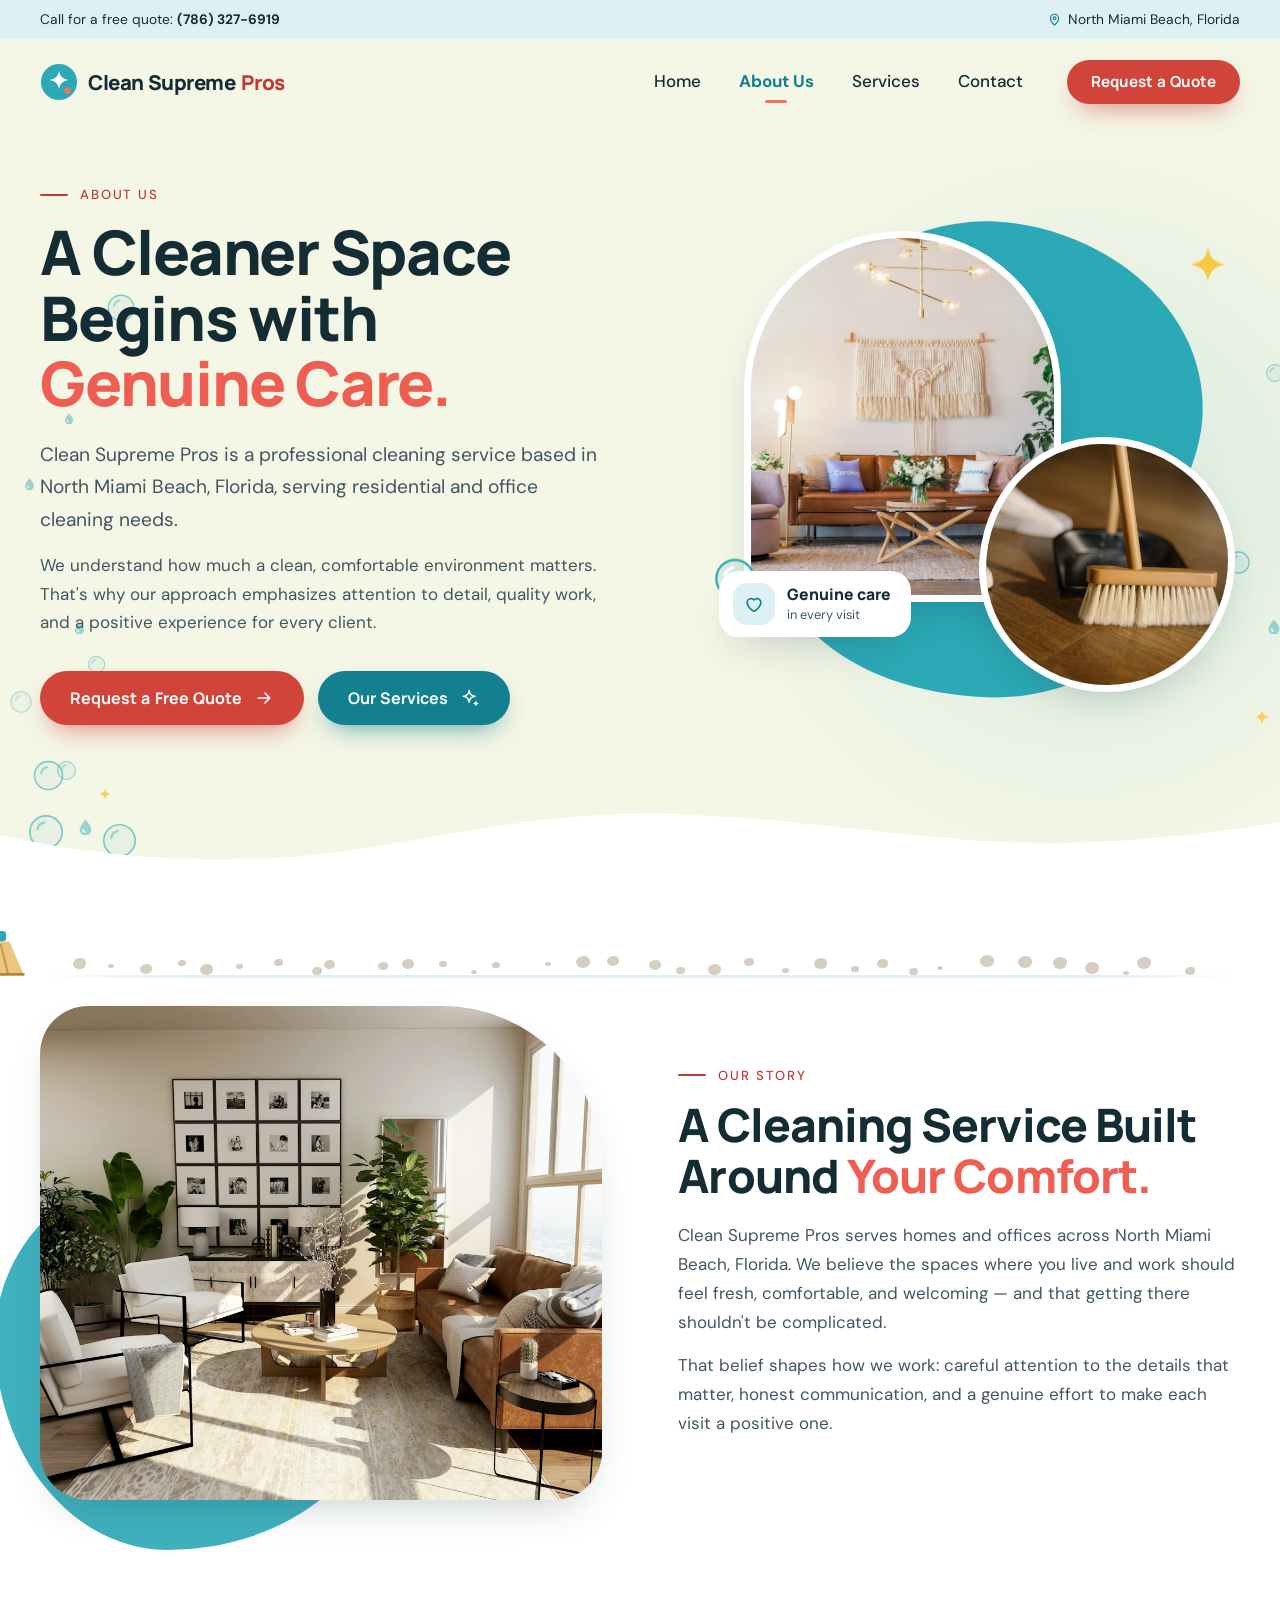
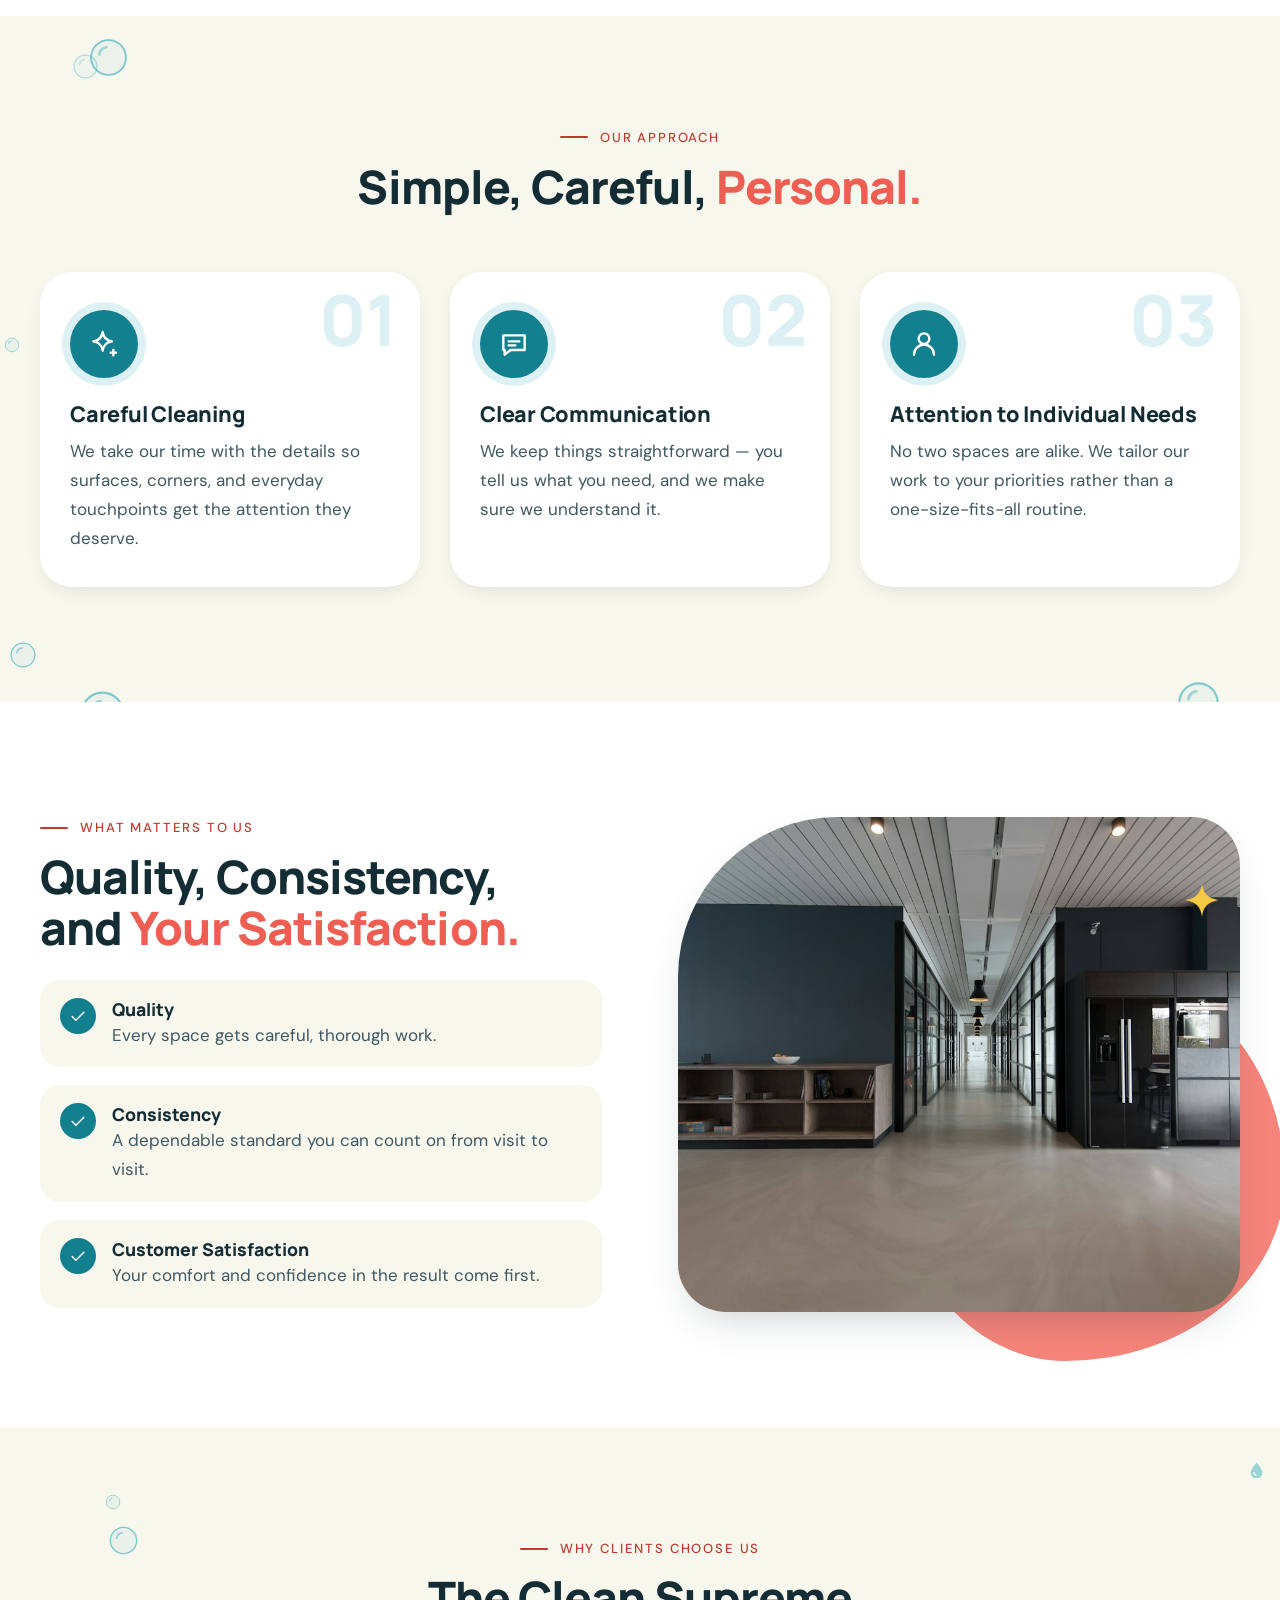
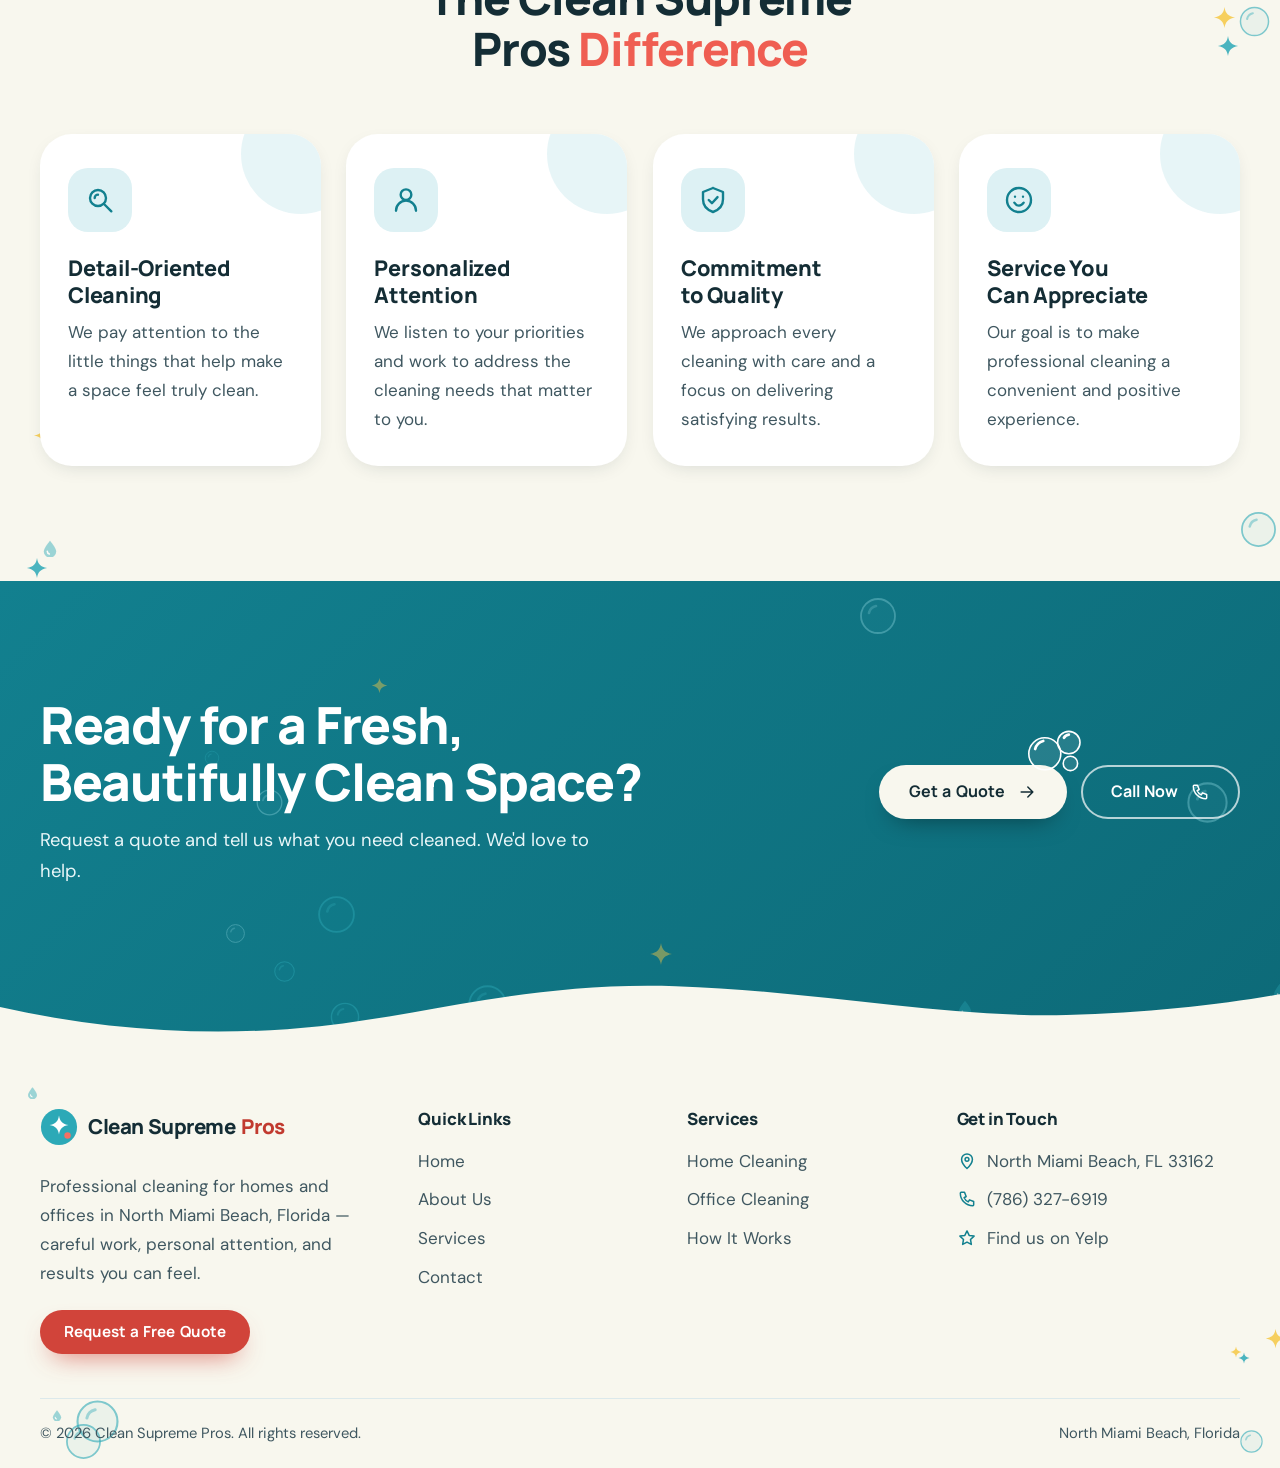
==== commit 57bfc549: "Cleaning-themed redesign: bubbles instead of confetti, new photos, interactive broom and wipe-the-gl" ====
--- a/about.html
+++ b/about.html
@@ -45,7 +45,7 @@
 <main id="main">
 
 <section class="hero hero--page" aria-labelledby="page-title">
-  <div class="confetti" aria-hidden="true"><svg class="cf" viewBox="0 0 16 16" width="19" height="19" style="left:96.4%;top:78.8%;--rot:123deg;--dur:5.7s;--delay:-2.0s"><path d="M8 3v10M3 8h10" stroke="#F56F63" stroke-width="2.2" stroke-linecap="round"/></svg><svg class="cf" viewBox="0 0 16 16" width="17" height="17" style="left:7.7%;top:42.7%;--rot:239deg;--dur:9.5s;--delay:-6.8s"><circle cx="8" cy="8" r="3.2" fill="#F56F63"/></svg><svg class="cf" viewBox="0 0 16 16" width="18" height="18" style="left:85.0%;top:28.3%;--rot:232deg;--dur:6.9s;--delay:-5.9s"><path d="M1.5 9c2-4 3.5-4 5-1s3 3 4.5-1" fill="none" stroke="#2CA9B7" stroke-width="2" stroke-linecap="round"/></svg><svg class="cf" viewBox="0 0 16 16" width="11" height="11" style="left:86.5%;top:42.8%;--rot:308deg;--dur:7.0s;--delay:-3.9s"><circle cx="8" cy="8" r="3.2" fill="#F56F63"/></svg><svg class="cf" viewBox="0 0 16 16" width="17" height="17" style="left:2.5%;top:55.5%;--rot:353deg;--dur:10.3s;--delay:-7.1s"><path d="M3 8h10" stroke="#9AD5DC" stroke-width="2.6" stroke-linecap="round"/></svg><svg class="cf" viewBox="0 0 16 16" width="21" height="21" style="left:98.2%;top:94.8%;--rot:120deg;--dur:9.5s;--delay:-6.9s"><circle cx="8" cy="8" r="4.6" fill="none" stroke="#F6C945" stroke-width="2"/></svg><svg class="cf" viewBox="0 0 16 16" width="13" height="13" style="left:99.0%;top:8.1%;--rot:70deg;--dur:6.1s;--delay:-4.9s"><path d="M3 8h10" stroke="#9AD5DC" stroke-width="2.6" stroke-linecap="round"/></svg><svg class="cf" viewBox="0 0 16 16" width="10" height="10" style="left:87.1%;top:49.6%;--rot:58deg;--dur:5.7s;--delay:-4.7s"><path d="M1.5 9c2-4 3.5-4 5-1s3 3 4.5-1" fill="none" stroke="#2CA9B7" stroke-width="2" stroke-linecap="round"/></svg><svg class="cf" viewBox="0 0 16 16" width="11" height="11" style="left:92.5%;top:57.4%;--rot:102deg;--dur:7.6s;--delay:-7.6s"><path d="M3 8h10" stroke="#2CA9B7" stroke-width="2.6" stroke-linecap="round"/></svg><svg class="cf" viewBox="0 0 16 16" width="10" height="10" style="left:98.5%;top:26.6%;--rot:332deg;--dur:10.6s;--delay:-0.8s"><circle cx="8" cy="8" r="3.2" fill="#2CA9B7"/></svg><svg class="cf" viewBox="0 0 16 16" width="15" height="15" style="left:5.3%;top:83.4%;--rot:54deg;--dur:6.2s;--delay:-7.9s"><path d="M8 3v10M3 8h10" stroke="#9AD5DC" stroke-width="2.2" stroke-linecap="round"/></svg><svg class="cf" viewBox="0 0 16 16" width="20" height="20" style="left:7.0%;top:62.8%;--rot:250deg;--dur:7.5s;--delay:-7.8s"><path d="M8 1.5c.4 3.4 1.9 4.9 5.3 5.3-3.4.4-4.9 1.9-5.3 5.3-.4-3.4-1.9-4.9-5.3-5.3C6.1 6.4 7.6 4.9 8 1.5z" fill="#F56F63"/></svg><svg class="cf" viewBox="0 0 16 16" width="15" height="15" style="left:12.2%;top:12.3%;--rot:305deg;--dur:7.3s;--delay:-2.1s"><circle cx="8" cy="8" r="4.6" fill="none" stroke="#2CA9B7" stroke-width="2"/></svg><svg class="cf" viewBox="0 0 16 16" width="20" height="20" style="left:86.0%;top:27.8%;--rot:33deg;--dur:6.2s;--delay:-6.0s"><path d="M8 3v10M3 8h10" stroke="#9AD5DC" stroke-width="2.2" stroke-linecap="round"/></svg><svg class="cf" viewBox="0 0 16 16" width="17" height="17" style="left:92.2%;top:88.3%;--rot:207deg;--dur:10.3s;--delay:-5.1s"><path d="M1.5 9c2-4 3.5-4 5-1s3 3 4.5-1" fill="none" stroke="#F56F63" stroke-width="2" stroke-linecap="round"/></svg><svg class="cf" viewBox="0 0 16 16" width="21" height="21" style="left:2.7%;top:49.7%;--rot:82deg;--dur:9.4s;--delay:-4.3s"><path d="M8 1.5c.4 3.4 1.9 4.9 5.3 5.3-3.4.4-4.9 1.9-5.3 5.3-.4-3.4-1.9-4.9-5.3-5.3C6.1 6.4 7.6 4.9 8 1.5z" fill="#F6C945"/></svg><svg class="cf" viewBox="0 0 16 16" width="11" height="11" style="left:10.1%;top:89.9%;--rot:298deg;--dur:5.2s;--delay:-3.7s"><path d="M8 3v10M3 8h10" stroke="#F6C945" stroke-width="2.2" stroke-linecap="round"/></svg><svg class="cf" viewBox="0 0 16 16" width="16" height="16" style="left:85.8%;top:22.2%;--rot:244deg;--dur:9.8s;--delay:-2.8s"><circle cx="8" cy="8" r="4.6" fill="none" stroke="#2CA9B7" stroke-width="2"/></svg><svg class="cf" viewBox="0 0 16 16" width="18" height="18" style="left:96.7%;top:21.2%;--rot:151deg;--dur:5.1s;--delay:-6.1s"><path d="M8 1.5c.4 3.4 1.9 4.9 5.3 5.3-3.4.4-4.9 1.9-5.3 5.3-.4-3.4-1.9-4.9-5.3-5.3C6.1 6.4 7.6 4.9 8 1.5z" fill="#9AD5DC"/></svg><svg class="cf" viewBox="0 0 16 16" width="14" height="14" style="left:97.4%;top:89.0%;--rot:270deg;--dur:10.7s;--delay:-7.0s"><path d="M3 8h10" stroke="#F56F63" stroke-width="2.6" stroke-linecap="round"/></svg><svg class="cf" viewBox="0 0 16 16" width="12" height="12" style="left:9.1%;top:37.0%;--rot:125deg;--dur:7.8s;--delay:-4.6s"><path d="M1.5 9c2-4 3.5-4 5-1s3 3 4.5-1" fill="none" stroke="#F56F63" stroke-width="2" stroke-linecap="round"/></svg><svg class="cf" viewBox="0 0 16 16" width="17" height="17" style="left:7.2%;top:23.9%;--rot:240deg;--dur:10.9s;--delay:-0.9s"><path d="M1.5 9c2-4 3.5-4 5-1s3 3 4.5-1" fill="none" stroke="#F56F63" stroke-width="2" stroke-linecap="round"/></svg><svg class="cf" viewBox="0 0 16 16" width="18" height="18" style="left:8.5%;top:84.3%;--rot:246deg;--dur:5.1s;--delay:-5.2s"><circle cx="8" cy="8" r="4.6" fill="none" stroke="#2CA9B7" stroke-width="2"/></svg><svg class="cf" viewBox="0 0 16 16" width="19" height="19" style="left:10.6%;top:54.7%;--rot:170deg;--dur:7.8s;--delay:-0.3s"><circle cx="8" cy="8" r="4.6" fill="none" stroke="#9AD5DC" stroke-width="2"/></svg><svg class="cf" viewBox="0 0 16 16" width="20" height="20" style="left:7.9%;top:68.8%;--rot:342deg;--dur:8.9s;--delay:-2.4s"><path d="M1.5 9c2-4 3.5-4 5-1s3 3 4.5-1" fill="none" stroke="#2CA9B7" stroke-width="2" stroke-linecap="round"/></svg><svg class="cf" viewBox="0 0 16 16" width="15" height="15" style="left:6.3%;top:98.6%;--rot:264deg;--dur:5.7s;--delay:-3.2s"><path d="M1.5 9c2-4 3.5-4 5-1s3 3 4.5-1" fill="none" stroke="#F6C945" stroke-width="2" stroke-linecap="round"/></svg><svg class="cf" viewBox="0 0 16 16" width="12" height="12" style="left:4.0%;top:77.6%;--rot:245deg;--dur:5.5s;--delay:-7.7s"><path d="M8 3v10M3 8h10" stroke="#F56F63" stroke-width="2.2" stroke-linecap="round"/></svg><svg class="cf" viewBox="0 0 16 16" width="11" height="11" style="left:13.2%;top:6.0%;--rot:143deg;--dur:8.7s;--delay:-1.3s"><path d="M1.5 9c2-4 3.5-4 5-1s3 3 4.5-1" fill="none" stroke="#2CA9B7" stroke-width="2" stroke-linecap="round"/></svg></div>
+  <div class="ambient" aria-hidden="true"><svg style="left:98.0%;top:78.8%;--dur:7.2s;--delay:-6.2s" class="am am--s" viewBox="0 0 24 24" width="16" height="16"><path d="M12 1c.9 6.6 3.9 9.6 11 11-7.1 1.4-10.1 4.4-11 11-.9-6.6-3.9-9.6-11-11C8.1 10.6 11.1 7.6 12 1z" fill="#F6C945"/></svg><svg style="left:2.1%;top:92.8%;--dur:7.0s;--delay:-6.6s" class="am am--b" viewBox="0 0 40 40" width="38" height="38"><circle cx="20" cy="20" r="17" fill="#2CA9B7" fill-opacity=".1" stroke="#2CA9B7" stroke-width="1.8"/><path d="M11 17a9 9 0 0 1 7-7" fill="none" stroke="#2CA9B7" stroke-opacity=".7" stroke-width="2.6" stroke-linecap="round"/></svg><svg style="left:2.5%;top:85.5%;--dur:6.4s;--delay:-5.6s" class="am am--b" viewBox="0 0 40 40" width="33" height="33"><circle cx="20" cy="20" r="17" fill="#2CA9B7" fill-opacity=".1" stroke="#2CA9B7" stroke-width="1.8"/><path d="M11 17a9 9 0 0 1 7-7" fill="none" stroke="#2CA9B7" stroke-opacity=".7" stroke-width="2.6" stroke-linecap="round"/></svg><svg style="left:98.8%;top:32.2%;--dur:11.6s;--delay:-1.2s" class="am am--b" viewBox="0 0 40 40" width="20" height="20"><circle cx="20" cy="20" r="17" fill="#2CA9B7" fill-opacity=".1" stroke="#2CA9B7" stroke-width="1.8"/><path d="M11 17a9 9 0 0 1 7-7" fill="none" stroke="#2CA9B7" stroke-opacity=".7" stroke-width="2.6" stroke-linecap="round"/></svg><svg style="left:4.4%;top:85.7%;--dur:9.3s;--delay:-0.1s" class="am am--b" viewBox="0 0 40 40" width="21" height="21"><circle cx="20" cy="20" r="17" fill="#2CA9B7" fill-opacity=".1" stroke="#2CA9B7" stroke-width="1.8"/><path d="M11 17a9 9 0 0 1 7-7" fill="none" stroke="#2CA9B7" stroke-opacity=".7" stroke-width="2.6" stroke-linecap="round"/></svg><svg style="left:98.9%;top:66.6%;--dur:6.7s;--delay:-7.6s" class="am am--d" viewBox="0 0 16 16" width="16" height="16"><path d="M8 1.5S2.5 8 2.5 11a5.5 5.5 0 0 0 11 0C13.5 8 8 1.5 8 1.5z" fill="#2CA9B7" fill-opacity=".75"/><path d="M5.6 11a2.5 2.5 0 0 0 1.8 2.3" fill="none" stroke="#fff" stroke-width="1.4" stroke-linecap="round"/></svg><svg style="left:8.3%;top:22.8%;--dur:10.5s;--delay:-6.9s" class="am am--b" viewBox="0 0 40 40" width="30" height="30"><circle cx="20" cy="20" r="17" fill="#2CA9B7" fill-opacity=".1" stroke="#2CA9B7" stroke-width="1.8"/><path d="M11 17a9 9 0 0 1 7-7" fill="none" stroke="#2CA9B7" stroke-opacity=".7" stroke-width="2.6" stroke-linecap="round"/></svg><svg style="left:7.9%;top:94.0%;--dur:7.2s;--delay:-1.5s" class="am am--b" viewBox="0 0 40 40" width="37" height="37"><circle cx="20" cy="20" r="17" fill="#2CA9B7" fill-opacity=".1" stroke="#2CA9B7" stroke-width="1.8"/><path d="M11 17a9 9 0 0 1 7-7" fill="none" stroke="#2CA9B7" stroke-opacity=".7" stroke-width="2.6" stroke-linecap="round"/></svg><svg style="left:6.8%;top:71.6%;--dur:6.0s;--delay:-1.3s" class="am am--b" viewBox="0 0 40 40" width="19" height="19"><circle cx="20" cy="20" r="17" fill="#2CA9B7" fill-opacity=".1" stroke="#2CA9B7" stroke-width="1.8"/><path d="M11 17a9 9 0 0 1 7-7" fill="none" stroke="#2CA9B7" stroke-opacity=".7" stroke-width="2.6" stroke-linecap="round"/></svg><svg style="left:95.8%;top:57.4%;--dur:9.7s;--delay:-0.7s" class="am am--b" viewBox="0 0 40 40" width="25" height="25"><circle cx="20" cy="20" r="17" fill="#2CA9B7" fill-opacity=".1" stroke="#2CA9B7" stroke-width="1.8"/><path d="M11 17a9 9 0 0 1 7-7" fill="none" stroke="#2CA9B7" stroke-opacity=".7" stroke-width="2.6" stroke-linecap="round"/></svg><svg style="left:4.9%;top:38.8%;--dur:6.2s;--delay:-4.8s" class="am am--d" viewBox="0 0 16 16" width="12" height="12"><path d="M8 1.5S2.5 8 2.5 11a5.5 5.5 0 0 0 11 0C13.5 8 8 1.5 8 1.5z" fill="#2CA9B7" fill-opacity=".75"/><path d="M5.6 11a2.5 2.5 0 0 0 1.8 2.3" fill="none" stroke="#fff" stroke-width="1.4" stroke-linecap="round"/></svg><svg style="left:6.0%;top:93.5%;--dur:7.4s;--delay:-2.7s" class="am am--d" viewBox="0 0 16 16" width="17" height="17"><path d="M8 1.5S2.5 8 2.5 11a5.5 5.5 0 0 0 11 0C13.5 8 8 1.5 8 1.5z" fill="#2CA9B7" fill-opacity=".75"/><path d="M5.6 11a2.5 2.5 0 0 0 1.8 2.3" fill="none" stroke="#fff" stroke-width="1.4" stroke-linecap="round"/></svg><svg style="left:1.8%;top:47.5%;--dur:7.3s;--delay:-5.0s" class="am am--d" viewBox="0 0 16 16" width="13" height="13"><path d="M8 1.5S2.5 8 2.5 11a5.5 5.5 0 0 0 11 0C13.5 8 8 1.5 8 1.5z" fill="#2CA9B7" fill-opacity=".75"/><path d="M5.6 11a2.5 2.5 0 0 0 1.8 2.3" fill="none" stroke="#fff" stroke-width="1.4" stroke-linecap="round"/></svg><svg style="left:7.7%;top:89.5%;--dur:8.5s;--delay:-7.8s" class="am am--s" viewBox="0 0 24 24" width="12" height="12"><path d="M12 1c.9 6.6 3.9 9.6 11 11-7.1 1.4-10.1 4.4-11 11-.9-6.6-3.9-9.6-11-11C8.1 10.6 11.1 7.6 12 1z" fill="#F6C945"/></svg><svg style="left:0.7%;top:76.3%;--dur:11.1s;--delay:-3.1s" class="am am--b" viewBox="0 0 40 40" width="24" height="24"><circle cx="20" cy="20" r="17" fill="#7CC9D3" fill-opacity=".1" stroke="#7CC9D3" stroke-width="1.8"/><path d="M11 17a9 9 0 0 1 7-7" fill="none" stroke="#7CC9D3" stroke-opacity=".7" stroke-width="2.6" stroke-linecap="round"/></svg><svg style="left:5.7%;top:66.9%;--dur:11.5s;--delay:-0.7s" class="am am--d" viewBox="0 0 16 16" width="13" height="13"><path d="M8 1.5S2.5 8 2.5 11a5.5 5.5 0 0 0 11 0C13.5 8 8 1.5 8 1.5z" fill="#2CA9B7" fill-opacity=".75"/><path d="M5.6 11a2.5 2.5 0 0 0 1.8 2.3" fill="none" stroke="#fff" stroke-width="1.4" stroke-linecap="round"/></svg></div>
   <div class="wrap hero__grid">
     <div class="hero__copy">
       <p class="eyebrow" data-reveal>About Us</p>
@@ -57,7 +57,7 @@
     <div class="duo" data-parallax-scope>
       <svg class="duo__blob" viewBox="0 0 520 520" aria-hidden="true"><path class="blob-a" fill="#2CA9B7" d="M270 16c96 4 198 70 214 166 14 84-38 120-40 198-2 80-90 134-182 130C158 506 66 460 38 372 12 290 66 240 64 172 62 90 168 12 270 16z"/></svg>
       <div class="duo__a"><img src="assets/img/about-living.jpg" width="1200" height="800" alt="Sunlit, tidy living room with a leather sofa and plants" loading="lazy" decoding="async" loading="eager"></div>
-      <div class="duo__b"><img src="assets/img/mint-spray.jpg" width="1200" height="800" alt="Gloved hand holding a yellow spray bottle against a mint background" loading="lazy" decoding="async" loading="eager"></div>
+      <div class="duo__b"><img src="assets/img/about-broom.jpg" width="1200" height="900" alt="Broom and dustpan sweeping a wooden floor" loading="lazy" decoding="async" loading="eager"></div>
       <div class="chip chip--float float duo__chip"><svg class="ic " viewBox="0 0 24 24" aria-hidden="true" focusable="false"><use href="#i-heart"/></svg><b>Genuine care</b><small>in every visit</small></div>
       <span class="plx " data-depth="0.08" style="left:90%;top:8%;"><svg class="sparkle twinkle" viewBox="0 0 24 24" width="38" height="38" aria-hidden="true"><path d="M12 1c.9 6.6 3.9 9.6 11 11-7.1 1.4-10.1 4.4-11 11-.9-6.6-3.9-9.6-11-11C8.1 10.6 11.1 7.6 12 1z" fill="#F6C945"/></svg></span>
       <span class="plx " data-depth="0.06" style="left:-3%;top:70%;"><svg class="bubble float" viewBox="0 0 40 40" width="44" height="44" aria-hidden="true"><circle cx="20" cy="20" r="17" fill="#2CA9B7" fill-opacity=".12" stroke="#2CA9B7" stroke-width="2"/><path d="M11 17a9 9 0 0 1 7-7" fill="none" stroke="#fff" stroke-width="3" stroke-linecap="round"/></svg></span>
@@ -67,7 +67,21 @@
 </section>
 
 <!-- OUR STORY -->
-<section class="section split" aria-labelledby="story-title">
+<section class="section split has-sweep" aria-labelledby="story-title">
+  
+<div class="sweep" data-sweep aria-hidden="true">
+  <div class="sweep__dust"><i style="left:5.7%;width:13px;height:11px;bottom:6px;--x:5.7"></i><i style="left:8.4%;width:6px;height:4px;bottom:7px;--x:8.4"></i><i style="left:10.9%;width:12px;height:10px;bottom:1px;--x:10.9"></i><i style="left:13.9%;width:8px;height:6px;bottom:9px;--x:13.9"></i><i style="left:15.6%;width:13px;height:11px;bottom:0px;--x:15.6"></i><i style="left:18.4%;width:7px;height:5px;bottom:6px;--x:18.4"></i><i style="left:21.4%;width:9px;height:7px;bottom:9px;--x:21.4"></i><i style="left:24.4%;width:10px;height:8px;bottom:0px;--x:24.4"></i><i style="left:25.3%;width:11px;height:9px;bottom:6px;--x:25.3"></i><i style="left:29.5%;width:10px;height:8px;bottom:5px;--x:29.5"></i><i style="left:31.4%;width:12px;height:10px;bottom:6px;--x:31.4"></i><i style="left:34.3%;width:8px;height:6px;bottom:8px;--x:34.3"></i><i style="left:36.8%;width:6px;height:4px;bottom:1px;--x:36.8"></i><i style="left:38.4%;width:8px;height:6px;bottom:7px;--x:38.4"></i><i style="left:42.6%;width:6px;height:4px;bottom:9px;--x:42.6"></i><i style="left:45.0%;width:14px;height:12px;bottom:7px;--x:45.0"></i><i style="left:47.4%;width:12px;height:10px;bottom:9px;--x:47.4"></i><i style="left:50.7%;width:12px;height:10px;bottom:5px;--x:50.7"></i><i style="left:52.8%;width:9px;height:7px;bottom:1px;--x:52.8"></i><i style="left:55.3%;width:13px;height:11px;bottom:0px;--x:55.3"></i><i style="left:58.1%;width:10px;height:8px;bottom:9px;--x:58.1"></i><i style="left:61.1%;width:7px;height:5px;bottom:2px;--x:61.1"></i><i style="left:63.6%;width:13px;height:11px;bottom:6px;--x:63.6"></i><i style="left:66.5%;width:8px;height:6px;bottom:3px;--x:66.5"></i><i style="left:68.5%;width:11px;height:9px;bottom:7px;--x:68.5"></i><i style="left:71.0%;width:9px;height:7px;bottom:0px;--x:71.0"></i><i style="left:73.2%;width:6px;height:4px;bottom:5px;--x:73.2"></i><i style="left:76.6%;width:14px;height:12px;bottom:8px;--x:76.6"></i><i style="left:79.5%;width:14px;height:12px;bottom:7px;--x:79.5"></i><i style="left:82.3%;width:14px;height:12px;bottom:6px;--x:82.3"></i><i style="left:84.8%;width:14px;height:12px;bottom:1px;--x:84.8"></i><i style="left:87.7%;width:6px;height:4px;bottom:0px;--x:87.7"></i><i style="left:88.8%;width:14px;height:12px;bottom:6px;--x:88.8"></i><i style="left:92.6%;width:10px;height:8px;bottom:0px;--x:92.6"></i></div>
+  <svg class="sweep__broom" viewBox="0 0 150 130" width="130" height="113">
+    <g class="broom-swing">
+      <path d="M62 2 64 78" stroke="#B9824A" stroke-width="8" stroke-linecap="round"/>
+      <path d="M62 8 64 74" stroke="#D9A86C" stroke-width="2.5" stroke-linecap="round" opacity=".7"/>
+      <rect x="46" y="76" width="36" height="12" rx="4" fill="#2CA9B7"/>
+      <path d="M42 88h44l16 38H26z" fill="#E9C77E"/>
+      <path d="M52 92 44 124M64 92v32M76 92l8 32M58 108h14" stroke="#C99A47" stroke-width="2.4" stroke-linecap="round" fill="none"/>
+      <path d="M26 126h76" stroke="#B88435" stroke-width="3" stroke-linecap="round"/>
+    </g>
+  </svg>
+</div>
   <div class="wrap split__grid">
     <div class="split__media" data-reveal="left">
       <span class="shape shape--teal" aria-hidden="true"></span>
@@ -84,7 +98,7 @@
 
 <!-- OUR APPROACH -->
 <section class="section approach" aria-labelledby="approach-title">
-  <div class="confetti" aria-hidden="true"><svg class="cf" viewBox="0 0 16 16" width="12" height="12" style="left:8.2%;top:60.2%;--rot:62deg;--dur:7.8s;--delay:-1.7s"><path d="M3 8h10" stroke="#9AD5DC" stroke-width="2.6" stroke-linecap="round"/></svg><svg class="cf" viewBox="0 0 16 16" width="16" height="16" style="left:93.9%;top:5.5%;--rot:336deg;--dur:8.2s;--delay:-4.3s"><circle cx="8" cy="8" r="3.2" fill="#F56F63"/></svg><svg class="cf" viewBox="0 0 16 16" width="19" height="19" style="left:98.0%;top:50.9%;--rot:15deg;--dur:10.9s;--delay:-3.7s"><circle cx="8" cy="8" r="4.6" fill="none" stroke="#F56F63" stroke-width="2"/></svg><svg class="cf" viewBox="0 0 16 16" width="10" height="10" style="left:91.9%;top:18.3%;--rot:168deg;--dur:5.4s;--delay:-0.3s"><path d="M8 1.5c.4 3.4 1.9 4.9 5.3 5.3-3.4.4-4.9 1.9-5.3 5.3-.4-3.4-1.9-4.9-5.3-5.3C6.1 6.4 7.6 4.9 8 1.5z" fill="#F56F63"/></svg><svg class="cf" viewBox="0 0 16 16" width="10" height="10" style="left:0.5%;top:15.3%;--rot:27deg;--dur:8.7s;--delay:-0.7s"><path d="M8 3v10M3 8h10" stroke="#2CA9B7" stroke-width="2.2" stroke-linecap="round"/></svg><svg class="cf" viewBox="0 0 16 16" width="13" height="13" style="left:15.0%;top:40.4%;--rot:287deg;--dur:10.2s;--delay:-1.2s"><circle cx="8" cy="8" r="3.2" fill="#F56F63"/></svg><svg class="cf" viewBox="0 0 16 16" width="14" height="14" style="left:98.6%;top:55.4%;--rot:285deg;--dur:10.0s;--delay:-2.9s"><circle cx="8" cy="8" r="3.2" fill="#2CA9B7"/></svg><svg class="cf" viewBox="0 0 16 16" width="15" height="15" style="left:4.1%;top:44.1%;--rot:22deg;--dur:9.5s;--delay:-0.1s"><path d="M1.5 9c2-4 3.5-4 5-1s3 3 4.5-1" fill="none" stroke="#F6C945" stroke-width="2" stroke-linecap="round"/></svg><svg class="cf" viewBox="0 0 16 16" width="19" height="19" style="left:85.5%;top:96.8%;--rot:308deg;--dur:9.0s;--delay:-4.3s"><path d="M3 8h10" stroke="#2CA9B7" stroke-width="2.6" stroke-linecap="round"/></svg><svg class="cf" viewBox="0 0 16 16" width="13" height="13" style="left:4.7%;top:14.3%;--rot:326deg;--dur:6.5s;--delay:-0.3s"><path d="M8 1.5c.4 3.4 1.9 4.9 5.3 5.3-3.4.4-4.9 1.9-5.3 5.3-.4-3.4-1.9-4.9-5.3-5.3C6.1 6.4 7.6 4.9 8 1.5z" fill="#2CA9B7"/></svg><svg class="cf" viewBox="0 0 16 16" width="14" height="14" style="left:87.1%;top:78.5%;--rot:86deg;--dur:5.1s;--delay:-4.6s"><circle cx="8" cy="8" r="4.6" fill="none" stroke="#2CA9B7" stroke-width="2"/></svg><svg class="cf" viewBox="0 0 16 16" width="18" height="18" style="left:4.9%;top:84.8%;--rot:119deg;--dur:9.4s;--delay:-0.9s"><circle cx="8" cy="8" r="3.2" fill="#F6C945"/></svg><svg class="cf" viewBox="0 0 16 16" width="13" height="13" style="left:0.9%;top:44.7%;--rot:338deg;--dur:10.5s;--delay:-3.1s"><circle cx="8" cy="8" r="3.2" fill="#2CA9B7"/></svg><svg class="cf" viewBox="0 0 16 16" width="15" height="15" style="left:84.7%;top:34.1%;--rot:232deg;--dur:5.4s;--delay:-0.5s"><path d="M1.5 9c2-4 3.5-4 5-1s3 3 4.5-1" fill="none" stroke="#9AD5DC" stroke-width="2" stroke-linecap="round"/></svg><svg class="cf" viewBox="0 0 16 16" width="12" height="12" style="left:2.3%;top:58.6%;--rot:315deg;--dur:5.8s;--delay:-3.2s"><path d="M3 8h10" stroke="#F56F63" stroke-width="2.6" stroke-linecap="round"/></svg><svg class="cf" viewBox="0 0 16 16" width="21" height="21" style="left:98.9%;top:22.1%;--rot:243deg;--dur:7.3s;--delay:-7.0s"><circle cx="8" cy="8" r="3.2" fill="#9AD5DC"/></svg><svg class="cf" viewBox="0 0 16 16" width="10" height="10" style="left:92.9%;top:83.3%;--rot:265deg;--dur:5.7s;--delay:-1.9s"><path d="M1.5 9c2-4 3.5-4 5-1s3 3 4.5-1" fill="none" stroke="#2CA9B7" stroke-width="2" stroke-linecap="round"/></svg><svg class="cf" viewBox="0 0 16 16" width="13" height="13" style="left:94.3%;top:76.6%;--rot:260deg;--dur:5.3s;--delay:-1.7s"><path d="M8 3v10M3 8h10" stroke="#F56F63" stroke-width="2.2" stroke-linecap="round"/></svg></div>
+  <div class="ambient" aria-hidden="true"><svg style="left:4.6%;top:60.2%;--dur:11.7s;--delay:-1.9s" class="am am--b" viewBox="0 0 40 40" width="21" height="21"><circle cx="20" cy="20" r="17" fill="#2CA9B7" fill-opacity=".1" stroke="#2CA9B7" stroke-width="1.8"/><path d="M11 17a9 9 0 0 1 7-7" fill="none" stroke="#2CA9B7" stroke-opacity=".7" stroke-width="2.6" stroke-linecap="round"/></svg><svg style="left:8.6%;top:54.2%;--dur:6.9s;--delay:-5.9s" class="am am--s" viewBox="0 0 24 24" width="20" height="20"><path d="M12 1c.9 6.6 3.9 9.6 11 11-7.1 1.4-10.1 4.4-11 11-.9-6.6-3.9-9.6-11-11C8.1 10.6 11.1 7.6 12 1z" fill="#2CA9B7"/></svg><svg style="left:4.6%;top:54.0%;--dur:11.3s;--delay:-1.6s" class="am am--b" viewBox="0 0 40 40" width="23" height="23"><circle cx="20" cy="20" r="17" fill="#2CA9B7" fill-opacity=".1" stroke="#2CA9B7" stroke-width="1.8"/><path d="M11 17a9 9 0 0 1 7-7" fill="none" stroke="#2CA9B7" stroke-opacity=".7" stroke-width="2.6" stroke-linecap="round"/></svg><svg style="left:6.1%;top:98.1%;--dur:9.3s;--delay:-3.9s" class="am am--b" viewBox="0 0 40 40" width="49" height="49"><circle cx="20" cy="20" r="17" fill="#2CA9B7" fill-opacity=".1" stroke="#2CA9B7" stroke-width="1.8"/><path d="M11 17a9 9 0 0 1 7-7" fill="none" stroke="#2CA9B7" stroke-opacity=".7" stroke-width="2.6" stroke-linecap="round"/></svg><svg style="left:0.3%;top:46.8%;--dur:6.9s;--delay:-1.5s" class="am am--b" viewBox="0 0 40 40" width="16" height="16"><circle cx="20" cy="20" r="17" fill="#2CA9B7" fill-opacity=".1" stroke="#2CA9B7" stroke-width="1.8"/><path d="M11 17a9 9 0 0 1 7-7" fill="none" stroke="#2CA9B7" stroke-opacity=".7" stroke-width="2.6" stroke-linecap="round"/></svg><svg style="left:5.6%;top:5.5%;--dur:10.4s;--delay:-3.2s" class="am am--b" viewBox="0 0 40 40" width="27" height="27"><circle cx="20" cy="20" r="17" fill="#7CC9D3" fill-opacity=".1" stroke="#7CC9D3" stroke-width="1.8"/><path d="M11 17a9 9 0 0 1 7-7" fill="none" stroke="#7CC9D3" stroke-opacity=".7" stroke-width="2.6" stroke-linecap="round"/></svg><svg style="left:7.2%;top:75.5%;--dur:6.9s;--delay:-7.9s" class="am am--d" viewBox="0 0 16 16" width="16" height="16"><path d="M8 1.5S2.5 8 2.5 11a5.5 5.5 0 0 0 11 0C13.5 8 8 1.5 8 1.5z" fill="#2CA9B7" fill-opacity=".75"/><path d="M5.6 11a2.5 2.5 0 0 0 1.8 2.3" fill="none" stroke="#fff" stroke-width="1.4" stroke-linecap="round"/></svg><svg style="left:0.7%;top:91.1%;--dur:10.8s;--delay:-6.7s" class="am am--b" viewBox="0 0 40 40" width="28" height="28"><circle cx="20" cy="20" r="17" fill="#2CA9B7" fill-opacity=".1" stroke="#2CA9B7" stroke-width="1.8"/><path d="M11 17a9 9 0 0 1 7-7" fill="none" stroke="#2CA9B7" stroke-opacity=".7" stroke-width="2.6" stroke-linecap="round"/></svg><svg style="left:6.9%;top:3.1%;--dur:8.6s;--delay:-0.5s" class="am am--b" viewBox="0 0 40 40" width="41" height="41"><circle cx="20" cy="20" r="17" fill="#2CA9B7" fill-opacity=".1" stroke="#2CA9B7" stroke-width="1.8"/><path d="M11 17a9 9 0 0 1 7-7" fill="none" stroke="#2CA9B7" stroke-opacity=".7" stroke-width="2.6" stroke-linecap="round"/></svg><svg style="left:91.9%;top:96.8%;--dur:6.3s;--delay:-6.1s" class="am am--b" viewBox="0 0 40 40" width="45" height="45"><circle cx="20" cy="20" r="17" fill="#2CA9B7" fill-opacity=".1" stroke="#2CA9B7" stroke-width="1.8"/><path d="M11 17a9 9 0 0 1 7-7" fill="none" stroke="#2CA9B7" stroke-opacity=".7" stroke-width="2.6" stroke-linecap="round"/></svg></div>
   <div class="wrap">
     
 <header class="sec-head is-center " data-reveal>
@@ -133,7 +147,7 @@
 
 <!-- WHY CLIENTS CHOOSE US -->
 <section class="section why" aria-labelledby="why-title">
-  <div class="confetti" aria-hidden="true"><svg class="cf" viewBox="0 0 16 16" width="17" height="17" style="left:95.5%;top:4.5%;--rot:241deg;--dur:8.2s;--delay:-1.0s"><path d="M8 1.5c.4 3.4 1.9 4.9 5.3 5.3-3.4.4-4.9 1.9-5.3 5.3-.4-3.4-1.9-4.9-5.3-5.3C6.1 6.4 7.6 4.9 8 1.5z" fill="#F56F63"/></svg><svg class="cf" viewBox="0 0 16 16" width="14" height="14" style="left:0.3%;top:93.9%;--rot:266deg;--dur:10.4s;--delay:-4.8s"><circle cx="8" cy="8" r="3.2" fill="#F6C945"/></svg><svg class="cf" viewBox="0 0 16 16" width="20" height="20" style="left:89.2%;top:18.7%;--rot:85deg;--dur:10.7s;--delay:-5.1s"><path d="M1.5 9c2-4 3.5-4 5-1s3 3 4.5-1" fill="none" stroke="#F6C945" stroke-width="2" stroke-linecap="round"/></svg><svg class="cf" viewBox="0 0 16 16" width="21" height="21" style="left:8.1%;top:45.0%;--rot:107deg;--dur:6.3s;--delay:-5.4s"><path d="M8 3v10M3 8h10" stroke="#2CA9B7" stroke-width="2.2" stroke-linecap="round"/></svg><svg class="cf" viewBox="0 0 16 16" width="12" height="12" style="left:94.5%;top:94.5%;--rot:128deg;--dur:10.1s;--delay:-5.4s"><path d="M8 3v10M3 8h10" stroke="#9AD5DC" stroke-width="2.2" stroke-linecap="round"/></svg><svg class="cf" viewBox="0 0 16 16" width="13" height="13" style="left:85.4%;top:77.1%;--rot:67deg;--dur:6.2s;--delay:-0.1s"><path d="M3 8h10" stroke="#9AD5DC" stroke-width="2.6" stroke-linecap="round"/></svg><svg class="cf" viewBox="0 0 16 16" width="16" height="16" style="left:13.2%;top:97.3%;--rot:209deg;--dur:9.8s;--delay:-4.7s"><path d="M3 8h10" stroke="#F56F63" stroke-width="2.6" stroke-linecap="round"/></svg><svg class="cf" viewBox="0 0 16 16" width="18" height="18" style="left:91.3%;top:27.6%;--rot:277deg;--dur:9.2s;--delay:-2.5s"><path d="M1.5 9c2-4 3.5-4 5-1s3 3 4.5-1" fill="none" stroke="#F6C945" stroke-width="2" stroke-linecap="round"/></svg><svg class="cf" viewBox="0 0 16 16" width="19" height="19" style="left:12.7%;top:15.0%;--rot:206deg;--dur:7.4s;--delay:-2.5s"><path d="M3 8h10" stroke="#F6C945" stroke-width="2.6" stroke-linecap="round"/></svg><svg class="cf" viewBox="0 0 16 16" width="20" height="20" style="left:7.4%;top:77.4%;--rot:308deg;--dur:6.4s;--delay:-7.0s"><path d="M8 3v10M3 8h10" stroke="#2CA9B7" stroke-width="2.2" stroke-linecap="round"/></svg><svg class="cf" viewBox="0 0 16 16" width="21" height="21" style="left:96.2%;top:63.6%;--rot:182deg;--dur:8.0s;--delay:-2.6s"><circle cx="8" cy="8" r="3.2" fill="#2CA9B7"/></svg><svg class="cf" viewBox="0 0 16 16" width="13" height="13" style="left:14.5%;top:51.0%;--rot:86deg;--dur:9.4s;--delay:-4.2s"><path d="M8 1.5c.4 3.4 1.9 4.9 5.3 5.3-3.4.4-4.9 1.9-5.3 5.3-.4-3.4-1.9-4.9-5.3-5.3C6.1 6.4 7.6 4.9 8 1.5z" fill="#9AD5DC"/></svg><svg class="cf" viewBox="0 0 16 16" width="18" height="18" style="left:15.1%;top:42.1%;--rot:78deg;--dur:8.0s;--delay:-6.0s"><path d="M8 1.5c.4 3.4 1.9 4.9 5.3 5.3-3.4.4-4.9 1.9-5.3 5.3-.4-3.4-1.9-4.9-5.3-5.3C6.1 6.4 7.6 4.9 8 1.5z" fill="#F56F63"/></svg><svg class="cf" viewBox="0 0 16 16" width="11" height="11" style="left:96.5%;top:53.0%;--rot:110deg;--dur:8.8s;--delay:-7.7s"><circle cx="8" cy="8" r="3.2" fill="#F56F63"/></svg><svg class="cf" viewBox="0 0 16 16" width="21" height="21" style="left:84.6%;top:69.8%;--rot:279deg;--dur:10.5s;--delay:-5.3s"><circle cx="8" cy="8" r="3.2" fill="#F56F63"/></svg><svg class="cf" viewBox="0 0 16 16" width="21" height="21" style="left:87.3%;top:39.3%;--rot:6deg;--dur:7.0s;--delay:-7.1s"><path d="M8 1.5c.4 3.4 1.9 4.9 5.3 5.3-3.4.4-4.9 1.9-5.3 5.3-.4-3.4-1.9-4.9-5.3-5.3C6.1 6.4 7.6 4.9 8 1.5z" fill="#2CA9B7"/></svg><svg class="cf" viewBox="0 0 16 16" width="17" height="17" style="left:89.4%;top:63.5%;--rot:167deg;--dur:7.5s;--delay:-4.5s"><circle cx="8" cy="8" r="3.2" fill="#2CA9B7"/></svg><svg class="cf" viewBox="0 0 16 16" width="16" height="16" style="left:3.9%;top:39.8%;--rot:306deg;--dur:10.0s;--delay:-6.3s"><path d="M8 1.5c.4 3.4 1.9 4.9 5.3 5.3-3.4.4-4.9 1.9-5.3 5.3-.4-3.4-1.9-4.9-5.3-5.3C6.1 6.4 7.6 4.9 8 1.5z" fill="#9AD5DC"/></svg></div>
+  <div class="ambient" aria-hidden="true"><svg style="left:97.5%;top:4.5%;--dur:7.2s;--delay:-4.7s" class="am am--d" viewBox="0 0 16 16" width="17" height="17"><path d="M8 1.5S2.5 8 2.5 11a5.5 5.5 0 0 0 11 0C13.5 8 8 1.5 8 1.5z" fill="#2CA9B7" fill-opacity=".75"/><path d="M5.6 11a2.5 2.5 0 0 0 1.8 2.3" fill="none" stroke="#fff" stroke-width="1.4" stroke-linecap="round"/></svg><svg style="left:8.4%;top:13.0%;--dur:6.1s;--delay:-1.2s" class="am am--b" viewBox="0 0 40 40" width="31" height="31"><circle cx="20" cy="20" r="17" fill="#2CA9B7" fill-opacity=".1" stroke="#2CA9B7" stroke-width="1.8"/><path d="M11 17a9 9 0 0 1 7-7" fill="none" stroke="#2CA9B7" stroke-opacity=".7" stroke-width="2.6" stroke-linecap="round"/></svg><svg style="left:96.8%;top:90.6%;--dur:9.3s;--delay:-2.6s" class="am am--b" viewBox="0 0 40 40" width="39" height="39"><circle cx="20" cy="20" r="17" fill="#2CA9B7" fill-opacity=".1" stroke="#2CA9B7" stroke-width="1.8"/><path d="M11 17a9 9 0 0 1 7-7" fill="none" stroke="#2CA9B7" stroke-opacity=".7" stroke-width="2.6" stroke-linecap="round"/></svg><svg style="left:96.7%;top:23.6%;--dur:8.7s;--delay:-3.1s" class="am am--b" viewBox="0 0 40 40" width="33" height="33"><circle cx="20" cy="20" r="17" fill="#2CA9B7" fill-opacity=".1" stroke="#2CA9B7" stroke-width="1.8"/><path d="M11 17a9 9 0 0 1 7-7" fill="none" stroke="#2CA9B7" stroke-opacity=".7" stroke-width="2.6" stroke-linecap="round"/></svg><svg style="left:2.0%;top:96.8%;--dur:7.2s;--delay:-7.6s" class="am am--s" viewBox="0 0 24 24" width="22" height="22"><path d="M12 1c.9 6.6 3.9 9.6 11 11-7.1 1.4-10.1 4.4-11 11-.9-6.6-3.9-9.6-11-11C8.1 10.6 11.1 7.6 12 1z" fill="#2CA9B7"/></svg><svg style="left:3.2%;top:94.4%;--dur:10.1s;--delay:-4.9s" class="am am--d" viewBox="0 0 16 16" width="18" height="18"><path d="M8 1.5S2.5 8 2.5 11a5.5 5.5 0 0 0 11 0C13.5 8 8 1.5 8 1.5z" fill="#2CA9B7" fill-opacity=".75"/><path d="M5.6 11a2.5 2.5 0 0 0 1.8 2.3" fill="none" stroke="#fff" stroke-width="1.4" stroke-linecap="round"/></svg><svg style="left:8.2%;top:8.9%;--dur:7.1s;--delay:-1.6s" class="am am--b" viewBox="0 0 40 40" width="16" height="16"><circle cx="20" cy="20" r="17" fill="#2CA9B7" fill-opacity=".1" stroke="#2CA9B7" stroke-width="1.8"/><path d="M11 17a9 9 0 0 1 7-7" fill="none" stroke="#2CA9B7" stroke-opacity=".7" stroke-width="2.6" stroke-linecap="round"/></svg><svg style="left:94.8%;top:23.8%;--dur:9.2s;--delay:-4.6s" class="am am--s" viewBox="0 0 24 24" width="23" height="23"><path d="M12 1c.9 6.6 3.9 9.6 11 11-7.1 1.4-10.1 4.4-11 11-.9-6.6-3.9-9.6-11-11C8.1 10.6 11.1 7.6 12 1z" fill="#F6C945"/></svg><svg style="left:95.1%;top:27.6%;--dur:8.4s;--delay:-5.7s" class="am am--s" viewBox="0 0 24 24" width="22" height="22"><path d="M12 1c.9 6.6 3.9 9.6 11 11-7.1 1.4-10.1 4.4-11 11-.9-6.6-3.9-9.6-11-11C8.1 10.6 11.1 7.6 12 1z" fill="#2CA9B7"/></svg><svg style="left:2.6%;top:79.1%;--dur:8.6s;--delay:-3.0s" class="am am--s" viewBox="0 0 24 24" width="23" height="23"><path d="M12 1c.9 6.6 3.9 9.6 11 11-7.1 1.4-10.1 4.4-11 11-.9-6.6-3.9-9.6-11-11C8.1 10.6 11.1 7.6 12 1z" fill="#F6C945"/></svg></div>
   <div class="wrap">
     
 <header class="sec-head is-center " data-reveal>
@@ -170,10 +184,10 @@
 
 
 <section class="cta" aria-labelledby="cta-title">
-  <div class="confetti" aria-hidden="true"><svg class="cf" viewBox="0 0 16 16" width="12" height="12" style="left:36.4%;top:88.1%;--rot:294deg;--dur:8.3s;--delay:-7.4s"><circle cx="8" cy="8" r="4.6" fill="none" stroke="#9AD5DC" stroke-width="2"/></svg><svg class="cf" viewBox="0 0 16 16" width="20" height="20" style="left:43.5%;top:26.2%;--rot:330deg;--dur:6.0s;--delay:-3.0s"><path d="M8 3v10M3 8h10" stroke="#2CA9B7" stroke-width="2.2" stroke-linecap="round"/></svg><svg class="cf" viewBox="0 0 16 16" width="10" height="10" style="left:18.8%;top:53.2%;--rot:241deg;--dur:5.2s;--delay:-1.2s"><path d="M3 8h10" stroke="#2CA9B7" stroke-width="2.6" stroke-linecap="round"/></svg><svg class="cf" viewBox="0 0 16 16" width="21" height="21" style="left:94.9%;top:65.1%;--rot:315deg;--dur:10.8s;--delay:-0.4s"><path d="M1.5 9c2-4 3.5-4 5-1s3 3 4.5-1" fill="none" stroke="#9AD5DC" stroke-width="2" stroke-linecap="round"/></svg><svg class="cf" viewBox="0 0 16 16" width="11" height="11" style="left:62.7%;top:98.7%;--rot:198deg;--dur:10.9s;--delay:-1.7s"><circle cx="8" cy="8" r="4.6" fill="none" stroke="#F56F63" stroke-width="2"/></svg><svg class="cf" viewBox="0 0 16 16" width="21" height="21" style="left:32.4%;top:25.7%;--rot:279deg;--dur:7.8s;--delay:-3.5s"><path d="M8 1.5c.4 3.4 1.9 4.9 5.3 5.3-3.4.4-4.9 1.9-5.3 5.3-.4-3.4-1.9-4.9-5.3-5.3C6.1 6.4 7.6 4.9 8 1.5z" fill="#F56F63"/></svg><svg class="cf" viewBox="0 0 16 16" width="11" height="11" style="left:50.7%;top:79.1%;--rot:310deg;--dur:7.0s;--delay:-1.4s"><path d="M1.5 9c2-4 3.5-4 5-1s3 3 4.5-1" fill="none" stroke="#F56F63" stroke-width="2" stroke-linecap="round"/></svg><svg class="cf" viewBox="0 0 16 16" width="11" height="11" style="left:74.8%;top:10.4%;--rot:303deg;--dur:6.2s;--delay:-3.6s"><circle cx="8" cy="8" r="4.6" fill="none" stroke="#F56F63" stroke-width="2"/></svg><svg class="cf" viewBox="0 0 16 16" width="20" height="20" style="left:2.0%;top:77.7%;--rot:89deg;--dur:9.1s;--delay:-4.2s"><circle cx="8" cy="8" r="4.6" fill="none" stroke="#F6C945" stroke-width="2"/></svg><svg class="cf" viewBox="0 0 16 16" width="13" height="13" style="left:55.9%;top:66.0%;--rot:75deg;--dur:9.7s;--delay:-2.9s"><path d="M1.5 9c2-4 3.5-4 5-1s3 3 4.5-1" fill="none" stroke="#2CA9B7" stroke-width="2" stroke-linecap="round"/></svg><svg class="cf" viewBox="0 0 16 16" width="20" height="20" style="left:28.8%;top:37.7%;--rot:321deg;--dur:6.5s;--delay:-0.0s"><circle cx="8" cy="8" r="4.6" fill="none" stroke="#F56F63" stroke-width="2"/></svg><svg class="cf" viewBox="0 0 16 16" width="10" height="10" style="left:80.4%;top:14.9%;--rot:75deg;--dur:5.5s;--delay:-4.7s"><circle cx="8" cy="8" r="3.2" fill="#F56F63"/></svg><svg class="cf" viewBox="0 0 16 16" width="10" height="10" style="left:92.7%;top:93.1%;--rot:309deg;--dur:5.1s;--delay:-3.2s"><circle cx="8" cy="8" r="4.6" fill="none" stroke="#2CA9B7" stroke-width="2"/></svg><svg class="cf" viewBox="0 0 16 16" width="19" height="19" style="left:80.8%;top:85.9%;--rot:250deg;--dur:6.1s;--delay:-4.1s"><circle cx="8" cy="8" r="3.2" fill="#2CA9B7"/></svg><svg class="cf" viewBox="0 0 16 16" width="21" height="21" style="left:60.8%;top:0.6%;--rot:135deg;--dur:9.5s;--delay:-3.3s"><path d="M1.5 9c2-4 3.5-4 5-1s3 3 4.5-1" fill="none" stroke="#F56F63" stroke-width="2" stroke-linecap="round"/></svg><svg class="cf" viewBox="0 0 16 16" width="19" height="19" style="left:73.0%;top:46.0%;--rot:128deg;--dur:8.4s;--delay:-2.4s"><circle cx="8" cy="8" r="3.2" fill="#2CA9B7"/></svg><svg class="cf" viewBox="0 0 16 16" width="16" height="16" style="left:62.1%;top:70.4%;--rot:61deg;--dur:5.4s;--delay:-2.9s"><path d="M3 8h10" stroke="#F56F63" stroke-width="2.6" stroke-linecap="round"/></svg><svg class="cf" viewBox="0 0 16 16" width="11" height="11" style="left:13.1%;top:31.6%;--rot:11deg;--dur:5.3s;--delay:-5.6s"><path d="M1.5 9c2-4 3.5-4 5-1s3 3 4.5-1" fill="none" stroke="#2CA9B7" stroke-width="2" stroke-linecap="round"/></svg><svg class="cf" viewBox="0 0 16 16" width="18" height="18" style="left:43.7%;top:97.6%;--rot:273deg;--dur:8.3s;--delay:-1.1s"><path d="M3 8h10" stroke="#9AD5DC" stroke-width="2.6" stroke-linecap="round"/></svg><svg class="cf" viewBox="0 0 16 16" width="21" height="21" style="left:53.2%;top:79.2%;--rot:2deg;--dur:10.4s;--delay:-6.9s"><path d="M1.5 9c2-4 3.5-4 5-1s3 3 4.5-1" fill="none" stroke="#2CA9B7" stroke-width="2" stroke-linecap="round"/></svg><svg class="cf" viewBox="0 0 16 16" width="11" height="11" style="left:26.9%;top:93.2%;--rot:283deg;--dur:9.3s;--delay:-7.0s"><path d="M3 8h10" stroke="#2CA9B7" stroke-width="2.6" stroke-linecap="round"/></svg><svg class="cf" viewBox="0 0 16 16" width="15" height="15" style="left:97.9%;top:57.3%;--rot:124deg;--dur:10.8s;--delay:-1.4s"><path d="M8 1.5c.4 3.4 1.9 4.9 5.3 5.3-3.4.4-4.9 1.9-5.3 5.3-.4-3.4-1.9-4.9-5.3-5.3C6.1 6.4 7.6 4.9 8 1.5z" fill="#9AD5DC"/></svg></div>
+  <div class="ambient" aria-hidden="true"><svg style="left:36.4%;top:88.1%;--dur:11.5s;--delay:-1.5s" class="am am--b" viewBox="0 0 40 40" width="43" height="43"><circle cx="20" cy="20" r="17" fill="#2CA9B7" fill-opacity=".1" stroke="#2CA9B7" stroke-width="1.8"/><path d="M11 17a9 9 0 0 1 7-7" fill="none" stroke="#2CA9B7" stroke-opacity=".7" stroke-width="2.6" stroke-linecap="round"/></svg><svg style="left:92.6%;top:43.5%;--dur:9.7s;--delay:-0.9s" class="am am--b" viewBox="0 0 40 40" width="45" height="45"><circle cx="20" cy="20" r="17" fill="#7CC9D3" fill-opacity=".1" stroke="#7CC9D3" stroke-width="1.8"/><path d="M11 17a9 9 0 0 1 7-7" fill="none" stroke="#7CC9D3" stroke-opacity=".7" stroke-width="2.6" stroke-linecap="round"/></svg><svg style="left:15.9%;top:36.9%;--dur:9.2s;--delay:-2.8s" class="am am--b" viewBox="0 0 40 40" width="16" height="16"><circle cx="20" cy="20" r="17" fill="#2CA9B7" fill-opacity=".1" stroke="#2CA9B7" stroke-width="1.8"/><path d="M11 17a9 9 0 0 1 7-7" fill="none" stroke="#2CA9B7" stroke-opacity=".7" stroke-width="2.6" stroke-linecap="round"/></svg><svg style="left:67.0%;top:3.3%;--dur:11.7s;--delay:-5.2s" class="am am--b" viewBox="0 0 40 40" width="40" height="40"><circle cx="20" cy="20" r="17" fill="#7CC9D3" fill-opacity=".1" stroke="#7CC9D3" stroke-width="1.8"/><path d="M11 17a9 9 0 0 1 7-7" fill="none" stroke="#7CC9D3" stroke-opacity=".7" stroke-width="2.6" stroke-linecap="round"/></svg><svg style="left:99.3%;top:87.7%;--dur:6.3s;--delay:-5.0s" class="am am--d" viewBox="0 0 16 16" width="19" height="19"><path d="M8 1.5S2.5 8 2.5 11a5.5 5.5 0 0 0 11 0C13.5 8 8 1.5 8 1.5z" fill="#2CA9B7" fill-opacity=".75"/><path d="M5.6 11a2.5 2.5 0 0 0 1.8 2.3" fill="none" stroke="#fff" stroke-width="1.4" stroke-linecap="round"/></svg><svg style="left:21.3%;top:82.9%;--dur:9.3s;--delay:-7.8s" class="am am--b" viewBox="0 0 40 40" width="23" height="23"><circle cx="20" cy="20" r="17" fill="#2CA9B7" fill-opacity=".1" stroke="#2CA9B7" stroke-width="1.8"/><path d="M11 17a9 9 0 0 1 7-7" fill="none" stroke="#2CA9B7" stroke-opacity=".7" stroke-width="2.6" stroke-linecap="round"/></svg><svg style="left:25.7%;top:91.9%;--dur:11.9s;--delay:-6.2s" class="am am--b" viewBox="0 0 40 40" width="32" height="32"><circle cx="20" cy="20" r="17" fill="#2CA9B7" fill-opacity=".1" stroke="#2CA9B7" stroke-width="1.8"/><path d="M11 17a9 9 0 0 1 7-7" fill="none" stroke="#2CA9B7" stroke-opacity=".7" stroke-width="2.6" stroke-linecap="round"/></svg><svg style="left:50.7%;top:79.1%;--dur:7.3s;--delay:-0.8s" class="am am--s" viewBox="0 0 24 24" width="24" height="24"><path d="M12 1c.9 6.6 3.9 9.6 11 11-7.1 1.4-10.1 4.4-11 11-.9-6.6-3.9-9.6-11-11C8.1 10.6 11.1 7.6 12 1z" fill="#F6C945"/></svg><svg style="left:17.6%;top:74.8%;--dur:7.2s;--delay:-1.8s" class="am am--b" viewBox="0 0 40 40" width="21" height="21"><circle cx="20" cy="20" r="17" fill="#7CC9D3" fill-opacity=".1" stroke="#7CC9D3" stroke-width="1.8"/><path d="M11 17a9 9 0 0 1 7-7" fill="none" stroke="#7CC9D3" stroke-opacity=".7" stroke-width="2.6" stroke-linecap="round"/></svg><svg style="left:19.9%;top:45.4%;--dur:10.7s;--delay:-2.4s" class="am am--b" viewBox="0 0 40 40" width="29" height="29"><circle cx="20" cy="20" r="17" fill="#7CC9D3" fill-opacity=".1" stroke="#7CC9D3" stroke-width="1.8"/><path d="M11 17a9 9 0 0 1 7-7" fill="none" stroke="#7CC9D3" stroke-opacity=".7" stroke-width="2.6" stroke-linecap="round"/></svg><svg style="left:24.7%;top:68.5%;--dur:9.4s;--delay:-5.3s" class="am am--b" viewBox="0 0 40 40" width="41" height="41"><circle cx="20" cy="20" r="17" fill="#2CA9B7" fill-opacity=".1" stroke="#2CA9B7" stroke-width="1.8"/><path d="M11 17a9 9 0 0 1 7-7" fill="none" stroke="#2CA9B7" stroke-opacity=".7" stroke-width="2.6" stroke-linecap="round"/></svg><svg style="left:29.0%;top:21.0%;--dur:8.2s;--delay:-2.3s" class="am am--s" viewBox="0 0 24 24" width="17" height="17"><path d="M12 1c.9 6.6 3.9 9.6 11 11-7.1 1.4-10.1 4.4-11 11-.9-6.6-3.9-9.6-11-11C8.1 10.6 11.1 7.6 12 1z" fill="#F6C945"/></svg><svg style="left:74.7%;top:91.6%;--dur:7.5s;--delay:-0.0s" class="am am--d" viewBox="0 0 16 16" width="18" height="18"><path d="M8 1.5S2.5 8 2.5 11a5.5 5.5 0 0 0 11 0C13.5 8 8 1.5 8 1.5z" fill="#2CA9B7" fill-opacity=".75"/><path d="M5.6 11a2.5 2.5 0 0 0 1.8 2.3" fill="none" stroke="#fff" stroke-width="1.4" stroke-linecap="round"/></svg></div>
   <span class="plx " data-depth="0.06" style="left:8%;top:18%;"><svg class="sparkle twinkle" viewBox="0 0 24 24" width="46" height="46" aria-hidden="true"><path d="M12 1c.9 6.6 3.9 9.6 11 11-7.1 1.4-10.1 4.4-11 11-.9-6.6-3.9-9.6-11-11C8.1 10.6 11.1 7.6 12 1z" fill="#F6C945"/></svg></span>
   <span class="plx " data-depth="0.08" style="left:88%;top:22%;"><svg class="bubble float" viewBox="0 0 40 40" width="70" height="70" aria-hidden="true"><circle cx="20" cy="20" r="17" fill="#fff" fill-opacity=".12" stroke="#fff" stroke-width="2"/><path d="M11 17a9 9 0 0 1 7-7" fill="none" stroke="#fff" stroke-width="3" stroke-linecap="round"/></svg></span>
-  <span class="plx " data-depth="0.05" style="left:80%;top:70%;"><svg class="swirl spin-slow" viewBox="0 0 60 60" aria-hidden="true"><path d="M30 31c-1-3 2-5 4-4 4 2 3 8-1 10-6 3-13-1-13-8 0-9 9-14 17-11 10 4 11 18 3 24" fill="none" stroke="#fff" stroke-width="2.2" stroke-linecap="round"/></svg></span>
+  <span class="plx " data-depth="0.05" style="left:80%;top:70%;"><svg class="foam float-slow" viewBox="0 0 80 64" aria-hidden="true"><g fill="#fff" fill-opacity=".1" stroke="#fff" stroke-width="2"><circle cx="26" cy="38" r="20"/><circle cx="56" cy="24" r="14"/><circle cx="58" cy="50" r="9"/></g><path d="M14 32a14 14 0 0 1 10-10M50 18a8 8 0 0 1 6-4" fill="none" stroke="#fff" stroke-width="3.5" stroke-linecap="round"/></svg></span>
   <div class="wrap cta__in">
     <div data-reveal>
       <h2 id="cta-title">Ready for a Fresh, Beautifully Clean Space?</h2>
@@ -191,7 +205,7 @@
 <footer class="site-footer">
   <svg class="wave " viewBox="0 0 1440 80" preserveAspectRatio="none" aria-hidden="true"><path d="M0 40c120 30 240 38 360 24S600 8 760 14s300 40 440 36c90-2 180-14 240-26V80H0z" fill="#F8F7EE"/></svg>
   <div class="site-footer__body">
-    <div class="confetti" aria-hidden="true"><svg class="cf" viewBox="0 0 16 16" width="21" height="21" style="left:11.7%;top:65.3%;--rot:328deg;--dur:9.3s;--delay:-7.3s"><path d="M8 1.5c.4 3.4 1.9 4.9 5.3 5.3-3.4.4-4.9 1.9-5.3 5.3-.4-3.4-1.9-4.9-5.3-5.3C6.1 6.4 7.6 4.9 8 1.5z" fill="#9AD5DC"/></svg><svg class="cf" viewBox="0 0 16 16" width="13" height="13" style="left:8.4%;top:64.8%;--rot:271deg;--dur:10.0s;--delay:-1.9s"><circle cx="8" cy="8" r="3.2" fill="#F56F63"/></svg><svg class="cf" viewBox="0 0 16 16" width="12" height="12" style="left:15.1%;top:38.3%;--rot:258deg;--dur:10.4s;--delay:-4.6s"><path d="M8 1.5c.4 3.4 1.9 4.9 5.3 5.3-3.4.4-4.9 1.9-5.3 5.3-.4-3.4-1.9-4.9-5.3-5.3C6.1 6.4 7.6 4.9 8 1.5z" fill="#2CA9B7"/></svg><svg class="cf" viewBox="0 0 16 16" width="18" height="18" style="left:84.5%;top:11.7%;--rot:316deg;--dur:8.8s;--delay:-6.1s"><path d="M3 8h10" stroke="#2CA9B7" stroke-width="2.6" stroke-linecap="round"/></svg><svg class="cf" viewBox="0 0 16 16" width="11" height="11" style="left:11.6%;top:42.5%;--rot:199deg;--dur:7.5s;--delay:-1.2s"><path d="M3 8h10" stroke="#9AD5DC" stroke-width="2.6" stroke-linecap="round"/></svg><svg class="cf" viewBox="0 0 16 16" width="20" height="20" style="left:7.4%;top:68.9%;--rot:238deg;--dur:8.1s;--delay:-5.2s"><path d="M1.5 9c2-4 3.5-4 5-1s3 3 4.5-1" fill="none" stroke="#F56F63" stroke-width="2" stroke-linecap="round"/></svg><svg class="cf" viewBox="0 0 16 16" width="20" height="20" style="left:85.8%;top:52.0%;--rot:198deg;--dur:9.2s;--delay:-1.2s"><circle cx="8" cy="8" r="3.2" fill="#F56F63"/></svg><svg class="cf" viewBox="0 0 16 16" width="14" height="14" style="left:7.2%;top:86.2%;--rot:13deg;--dur:8.3s;--delay:-4.3s"><path d="M8 1.5c.4 3.4 1.9 4.9 5.3 5.3-3.4.4-4.9 1.9-5.3 5.3-.4-3.4-1.9-4.9-5.3-5.3C6.1 6.4 7.6 4.9 8 1.5z" fill="#2CA9B7"/></svg><svg class="cf" viewBox="0 0 16 16" width="14" height="14" style="left:8.5%;top:10.6%;--rot:309deg;--dur:9.4s;--delay:-2.1s"><path d="M8 1.5c.4 3.4 1.9 4.9 5.3 5.3-3.4.4-4.9 1.9-5.3 5.3-.4-3.4-1.9-4.9-5.3-5.3C6.1 6.4 7.6 4.9 8 1.5z" fill="#F56F63"/></svg><svg class="cf" viewBox="0 0 16 16" width="16" height="16" style="left:14.3%;top:85.2%;--rot:263deg;--dur:5.9s;--delay:-7.5s"><path d="M8 1.5c.4 3.4 1.9 4.9 5.3 5.3-3.4.4-4.9 1.9-5.3 5.3-.4-3.4-1.9-4.9-5.3-5.3C6.1 6.4 7.6 4.9 8 1.5z" fill="#2CA9B7"/></svg><svg class="cf" viewBox="0 0 16 16" width="15" height="15" style="left:11.2%;top:26.4%;--rot:62deg;--dur:9.2s;--delay:-5.7s"><path d="M3 8h10" stroke="#F56F63" stroke-width="2.6" stroke-linecap="round"/></svg><svg class="cf" viewBox="0 0 16 16" width="11" height="11" style="left:6.6%;top:16.2%;--rot:4deg;--dur:9.2s;--delay:-0.5s"><path d="M8 3v10M3 8h10" stroke="#F56F63" stroke-width="2.2" stroke-linecap="round"/></svg><svg class="cf" viewBox="0 0 16 16" width="14" height="14" style="left:2.4%;top:35.5%;--rot:147deg;--dur:10.9s;--delay:-1.2s"><path d="M1.5 9c2-4 3.5-4 5-1s3 3 4.5-1" fill="none" stroke="#2CA9B7" stroke-width="2" stroke-linecap="round"/></svg><svg class="cf" viewBox="0 0 16 16" width="20" height="20" style="left:2.3%;top:0.3%;--rot:346deg;--dur:5.3s;--delay:-5.9s"><path d="M8 3v10M3 8h10" stroke="#F56F63" stroke-width="2.2" stroke-linecap="round"/></svg><svg class="cf" viewBox="0 0 16 16" width="12" height="12" style="left:88.4%;top:47.6%;--rot:189deg;--dur:10.2s;--delay:-6.7s"><path d="M1.5 9c2-4 3.5-4 5-1s3 3 4.5-1" fill="none" stroke="#9AD5DC" stroke-width="2" stroke-linecap="round"/></svg><svg class="cf" viewBox="0 0 16 16" width="10" height="10" style="left:98.3%;top:82.3%;--rot:133deg;--dur:9.4s;--delay:-7.5s"><path d="M1.5 9c2-4 3.5-4 5-1s3 3 4.5-1" fill="none" stroke="#2CA9B7" stroke-width="2" stroke-linecap="round"/></svg></div>
+    <div class="ambient" aria-hidden="true"><svg style="left:6.6%;top:65.3%;--dur:11.1s;--delay:-7.9s" class="am am--d" viewBox="0 0 16 16" width="19" height="19"><path d="M8 1.5S2.5 8 2.5 11a5.5 5.5 0 0 0 11 0C13.5 8 8 1.5 8 1.5z" fill="#2CA9B7" fill-opacity=".75"/><path d="M5.6 11a2.5 2.5 0 0 0 1.8 2.3" fill="none" stroke="#fff" stroke-width="1.4" stroke-linecap="round"/></svg><svg style="left:96.8%;top:91.0%;--dur:9.2s;--delay:-1.1s" class="am am--b" viewBox="0 0 40 40" width="25" height="25"><circle cx="20" cy="20" r="17" fill="#2CA9B7" fill-opacity=".1" stroke="#2CA9B7" stroke-width="1.8"/><path d="M11 17a9 9 0 0 1 7-7" fill="none" stroke="#2CA9B7" stroke-opacity=".7" stroke-width="2.6" stroke-linecap="round"/></svg><svg style="left:5.8%;top:83.6%;--dur:6.6s;--delay:-7.5s" class="am am--b" viewBox="0 0 40 40" width="47" height="47"><circle cx="20" cy="20" r="17" fill="#2CA9B7" fill-opacity=".1" stroke="#2CA9B7" stroke-width="1.8"/><path d="M11 17a9 9 0 0 1 7-7" fill="none" stroke="#2CA9B7" stroke-opacity=".7" stroke-width="2.6" stroke-linecap="round"/></svg><svg style="left:96.1%;top:71.7%;--dur:6.7s;--delay:-7.9s" class="am am--s" viewBox="0 0 24 24" width="12" height="12"><path d="M12 1c.9 6.6 3.9 9.6 11 11-7.1 1.4-10.1 4.4-11 11-.9-6.6-3.9-9.6-11-11C8.1 10.6 11.1 7.6 12 1z" fill="#F6C945"/></svg><svg style="left:96.7%;top:72.9%;--dur:6.0s;--delay:-3.4s" class="am am--s" viewBox="0 0 24 24" width="12" height="12"><path d="M12 1c.9 6.6 3.9 9.6 11 11-7.1 1.4-10.1 4.4-11 11-.9-6.6-3.9-9.6-11-11C8.1 10.6 11.1 7.6 12 1z" fill="#2CA9B7"/></svg><svg style="left:5.0%;top:89.2%;--dur:6.9s;--delay:-2.3s" class="am am--b" viewBox="0 0 40 40" width="39" height="39"><circle cx="20" cy="20" r="17" fill="#2CA9B7" fill-opacity=".1" stroke="#2CA9B7" stroke-width="1.8"/><path d="M11 17a9 9 0 0 1 7-7" fill="none" stroke="#2CA9B7" stroke-opacity=".7" stroke-width="2.6" stroke-linecap="round"/></svg><svg style="left:98.8%;top:67.4%;--dur:9.1s;--delay:-5.2s" class="am am--s" viewBox="0 0 24 24" width="21" height="21"><path d="M12 1c.9 6.6 3.9 9.6 11 11-7.1 1.4-10.1 4.4-11 11-.9-6.6-3.9-9.6-11-11C8.1 10.6 11.1 7.6 12 1z" fill="#F6C945"/></svg><svg style="left:2.0%;top:11.2%;--dur:9.3s;--delay:-5.6s" class="am am--d" viewBox="0 0 16 16" width="13" height="13"><path d="M8 1.5S2.5 8 2.5 11a5.5 5.5 0 0 0 11 0C13.5 8 8 1.5 8 1.5z" fill="#2CA9B7" fill-opacity=".75"/><path d="M5.6 11a2.5 2.5 0 0 0 1.8 2.3" fill="none" stroke="#fff" stroke-width="1.4" stroke-linecap="round"/></svg><svg style="left:4.0%;top:86.2%;--dur:9.9s;--delay:-3.2s" class="am am--d" viewBox="0 0 16 16" width="12" height="12"><path d="M8 1.5S2.5 8 2.5 11a5.5 5.5 0 0 0 11 0C13.5 8 8 1.5 8 1.5z" fill="#2CA9B7" fill-opacity=".75"/><path d="M5.6 11a2.5 2.5 0 0 0 1.8 2.3" fill="none" stroke="#fff" stroke-width="1.4" stroke-linecap="round"/></svg></div>
     <div class="wrap footer-grid">
       <div class="footer-brand" data-reveal>
         <a class="logo" href="index.html" aria-label="Clean Supreme Pros — home">
@@ -224,5 +238,6 @@
 <script src="js/config.js"></script>
 <script src="js/reviews.js"></script>
 <script src="js/main.js"></script>
+<script src="js/clean.js"></script>
 </body>
 </html>
--- a/css/styles.css
+++ b/css/styles.css
@@ -133,8 +133,9 @@
 .burger[aria-expanded="true"] i:nth-child(3) { transform: translateY(-7.5px) rotate(-45deg); }
 
 /* ---------- decorative primitives ---------- */
-.confetti { position: absolute; inset: 0; z-index: 0; pointer-events: none; overflow: hidden; }
-.cf { position: absolute; opacity: .8; transform: rotate(var(--rot)); animation: drift var(--dur) ease-in-out var(--delay) infinite alternate; }
+.ambient { position: absolute; inset: 0; z-index: 0; pointer-events: none; overflow: hidden; }
+.am { position: absolute; opacity: .75; animation: bob var(--dur) ease-in-out var(--delay) infinite alternate; }
+.am--s { opacity: .9; animation: twinkle var(--dur) ease-in-out var(--delay) infinite; }
 .plx { position: absolute; display: block; z-index: 3; pointer-events: none; transform: translate3d(var(--px, 0), var(--py, 0), 0); will-change: transform; }
 .float { animation: float 6s ease-in-out infinite; }
 .float-slow { animation: float 9s ease-in-out -3s infinite; }
@@ -142,12 +143,12 @@
 .twinkle.d2 { animation-delay: -1.2s; }
 .spin-slow { animation: spin 38s linear infinite; }
 .spin-slow.rev { animation-direction: reverse; }
-.swirl { width: 56px; height: 56px; }
+.foam { width: 64px; height: 52px; }
 .blob-a { transform-origin: 50% 50%; transform-box: fill-box; animation: sway 14s ease-in-out infinite alternate; }
 .blob-b { transform-origin: 50% 50%; transform-box: fill-box; animation: sway 11s ease-in-out -4s infinite alternate-reverse; }
 .wave { position: absolute; left: 0; bottom: -1px; width: 100%; height: clamp(30px, 5vw, 72px); z-index: 2; pointer-events: none; }
 
-@keyframes drift { to { transform: translate3d(0, -12px, 0) rotate(calc(var(--rot) + 28deg)); } }
+@keyframes bob { to { transform: translate3d(0, -16px, 0); } }
 @keyframes float { 0%, 100% { transform: translateY(0); } 50% { transform: translateY(-12px); } }
 @keyframes twinkle { 0%, 100% { transform: scale(1) rotate(0); opacity: 1; } 50% { transform: scale(.55) rotate(25deg); opacity: .55; } }
 @keyframes spin { to { transform: rotate(360deg); } }
@@ -190,7 +191,6 @@
 .hero-photo { position: absolute; left: 13%; top: 8%; width: 74%; height: 84%; overflow: hidden; border: 8px solid #fff; box-shadow: var(--shadow-m); animation: morph 14s ease-in-out infinite; background: var(--teal-l); }
 .hero-photo img { width: 100%; height: 100%; object-fit: cover; object-position: 50% 30%; transform: scale(1.06); animation: heroIn 1.4s var(--ease) both; }
 @keyframes heroIn { from { transform: scale(1.22); opacity: 0; } to { transform: scale(1.06); opacity: 1; } }
-.dots-grid { position: absolute; left: -7%; bottom: 2%; width: 96px; opacity: .5; z-index: 0; }
 .plx--chip { z-index: 5; }
 
 /* ---------- goal / tall cards ---------- */
@@ -280,7 +280,7 @@
 
 /* ---------- CTA ---------- */
 .cta { position: relative; overflow: hidden; background: linear-gradient(135deg, #12808F, #0D6A78); color: #fff; padding-block: clamp(70px, 9vw, 120px) clamp(100px, 12vw, 150px); }
-.cta .cf { opacity: .5; }
+.cta .am { opacity: .45; }
 .cta__in { display: grid; grid-template-columns: 1.4fr 1fr; gap: 40px; align-items: center; }
 .cta h2 { color: #fff; font-size: clamp(2rem, 4vw, 3.2rem); }
 .cta p { margin-top: 16px; font-size: 1.15rem; max-width: 560px; color: #E8F6F8; }
@@ -505,3 +505,81 @@
 @media (max-width: 900px) {
   .hero-art .plx--chip + .plx--chip { left: auto !important; right: 0; }
 }
+
+/* ============ cleaning interactions ============ */
+/* poppable soap bubbles in the hero art */
+.pop-field { position: absolute; inset: 0; z-index: 4; pointer-events: none; }
+.pop { position: absolute; width: var(--sz); height: var(--sz); border-radius: 50%; pointer-events: auto; cursor: pointer;
+  background: radial-gradient(circle at 32% 28%, rgba(255,255,255,.95) 0 14%, rgba(255,255,255,.15) 15% 42%, rgba(44,169,183,.16) 70%, rgba(44,169,183,.35) 100%);
+  border: 1.5px solid rgba(44,169,183,.55); animation: float 6s ease-in-out var(--d) infinite; transition: transform .2s var(--ease); }
+.pop:hover { transform: scale(1.12); }
+.pop.is-popped { animation: none; pointer-events: none; transform: scale(1.5); opacity: 0; transition: transform .28s ease-out, opacity .28s ease-out; }
+.pop-ring { position: absolute; pointer-events: none; z-index: 6; border-radius: 50%; border: 2px solid var(--teal); animation: ring .6s ease-out forwards; }
+.pop-drop { position: absolute; pointer-events: none; z-index: 6; width: 7px; height: 7px; border-radius: 50%; background: var(--teal); animation: drop .6s ease-out forwards; }
+@keyframes ring { from { transform: translate(-50%,-50%) scale(.3); opacity: 1; } to { transform: translate(-50%,-50%) scale(1.8); opacity: 0; } }
+@keyframes drop { to { transform: translate(var(--dx), var(--dy)) scale(.2); opacity: 0; } }
+
+/* sweeping broom */
+.sweep { position: absolute; left: 0; right: 0; top: 0; height: 112px; pointer-events: none; overflow: hidden; }
+.sweep::after { content: ''; position: absolute; left: var(--gut, 5%); right: var(--gut, 5%); bottom: 0; height: 3px; border-radius: 3px; background: linear-gradient(90deg, transparent, var(--teal-l) 12%, var(--teal-l) 88%, transparent); }
+.sweep__dust { position: absolute; left: 0; right: 0; bottom: 3px; height: 40px; }
+.sweep__dust i { position: absolute; border-radius: 55% 45% 50% 50%; background: #CFC6B6; opacity: .85; transition: transform .8s var(--ease), opacity .6s ease; transition-delay: calc(var(--x) * 1ms); }
+.sweep__dust i.is-swept { transform: translate(120px, -6px) rotate(40deg) scale(.3); opacity: 0; transition-delay: 0s; }
+.sweep__broom { position: absolute; bottom: 0; left: 0; transform: translateX(calc(var(--bx, 0px) - 65px)); will-change: transform; }
+.broom-swing { transform-origin: 64px 126px; animation: swish .8s ease-in-out infinite alternate; }
+@keyframes swish { from { transform: rotate(-30deg); } to { transform: rotate(-14deg); } }
+.sweep.is-done .sweep__broom { opacity: 0; transition: opacity .5s; }
+.goal, .split { --gut: calc((100% - min(1200px, 100% - 2 * var(--gutter))) / 2); }
+.goal { padding-top: calc(var(--sec-y) * .75 + 40px); }
+.split.has-sweep { padding-top: calc(var(--sec-y) * .75 + 40px); }
+
+/* wipe-the-glass */
+.wipe { background: linear-gradient(180deg, #fff, #F1FAFB); }
+.wipe__stage { position: relative; max-width: 940px; margin-inline: auto; aspect-ratio: 16 / 9; border-radius: var(--r-lg); overflow: hidden; background: var(--teal-l); box-shadow: var(--shadow-m); border: 8px solid #fff; outline: 1px solid var(--line); touch-action: pan-y; }
+.wipe__img { position: absolute; inset: 0; width: 100%; height: 100%; object-fit: cover; object-position: 50% 62%; }
+.wipe__canvas { position: absolute; inset: 0; width: 100%; height: 100%; touch-action: pan-y; transition: opacity .8s ease; }
+.wipe__stage.is-clean .wipe__canvas { opacity: 0; pointer-events: none; }
+@media (pointer: fine) { .wipe__stage:not(.is-clean) { cursor: none; } }
+.wipe__hint { position: absolute; left: 50%; top: 50%; transform: translate(-50%, -50%); display: flex; align-items: center; gap: 10px; padding: 12px 22px; border-radius: 999px; background: #fff; color: var(--navy); font-weight: 700; box-shadow: var(--shadow-m); pointer-events: none; animation: float 3s ease-in-out infinite; transition: opacity .4s; }
+.wipe__hint .ic { color: var(--teal-d); }
+.wipe__stage.is-touched .wipe__hint, .wipe__stage.is-clean .wipe__hint { opacity: 0; }
+.wipe__sponge { position: absolute; left: 0; top: 0; width: 68px; height: 68px; margin: -34px 0 0 -34px; pointer-events: none; opacity: 0; transition: opacity .2s; filter: drop-shadow(0 6px 8px rgba(20,45,53,.3)); will-change: transform; }
+.wipe__stage.is-wiping .wipe__sponge { opacity: 1; }
+@media (pointer: coarse) { .wipe__sponge { display: none; } }
+.wipe__done { position: absolute; left: 50%; bottom: 24px; transform: translate(-50%, 20px); display: flex; align-items: center; gap: 10px; padding: 12px 24px; border-radius: 999px; background: #fff; color: var(--navy); font: 800 1.2rem/1 var(--font-head); box-shadow: var(--shadow-m); opacity: 0; transition: opacity .5s .3s, transform .5s .3s var(--ease); pointer-events: none; }
+.wipe__stage.is-clean .wipe__done { opacity: 1; transform: translate(-50%, 0); }
+.wipe__bar { display: flex; flex-wrap: wrap; gap: 12px; justify-content: center; margin-top: 26px; }
+@media (max-width: 640px) { .wipe__stage { aspect-ratio: 4 / 3.4; border-width: 5px; } .wipe__done { font-size: 1rem; padding: 10px 18px; } }
+
+/* ---------- responsive refinements ---------- */
+.goal, .split.has-sweep { padding-top: max(140px, calc(var(--sec-y) * .75 + 40px)); }
+.wipe__hint { inset: 0; margin: auto; width: max-content; height: fit-content; transform: none; }
+.hero-art .plx--chip + .plx--chip { left: auto !important; right: -2%; }
+.am { opacity: .6; }
+.am--s { opacity: .85; }
+@media (max-width: 900px) { .hero-art .plx--chip + .plx--chip { right: 0; } }
+@media (max-width: 640px) {
+  .ambient .am:nth-child(even) { display: none; }
+  .banner .ambient, .cta .ambient { opacity: .7; }
+}
+@media (max-width: 400px) {
+  :root { --gutter: 18px; }
+  .tall-card figcaption { font-size: .78rem; padding: 8px; gap: 6px; }
+  .tall-card__ic { width: 30px; height: 30px; }
+  .tall-card__ic .ic { width: 17px; height: 17px; }
+  .topbar { font-size: .8rem; }
+  .logo__t { font-size: 1.02rem; }
+  .logo svg { width: 32px; height: 32px; }
+  .btn { padding: 14px 22px; }
+  .chip { padding: 9px 14px 9px 10px; }
+  .chip .ic { width: 34px; height: 34px; padding: 8px; }
+  .wipe__hint { padding: 9px 16px; font-size: .9rem; }
+  .form-card, .info-card { padding: 22px 18px; }
+  h2 { font-size: 1.75rem; }
+}
+.tall-card { container-type: inline-size; }
+@container (max-width: 215px) {
+  .tall-card figcaption { flex-direction: column; align-items: flex-start; gap: 8px; padding: 10px; font-size: .92rem; }
+  .tall-card__ic { width: 36px; height: 36px; }
+  .tall-card__ic .ic { width: 20px; height: 20px; }
+}
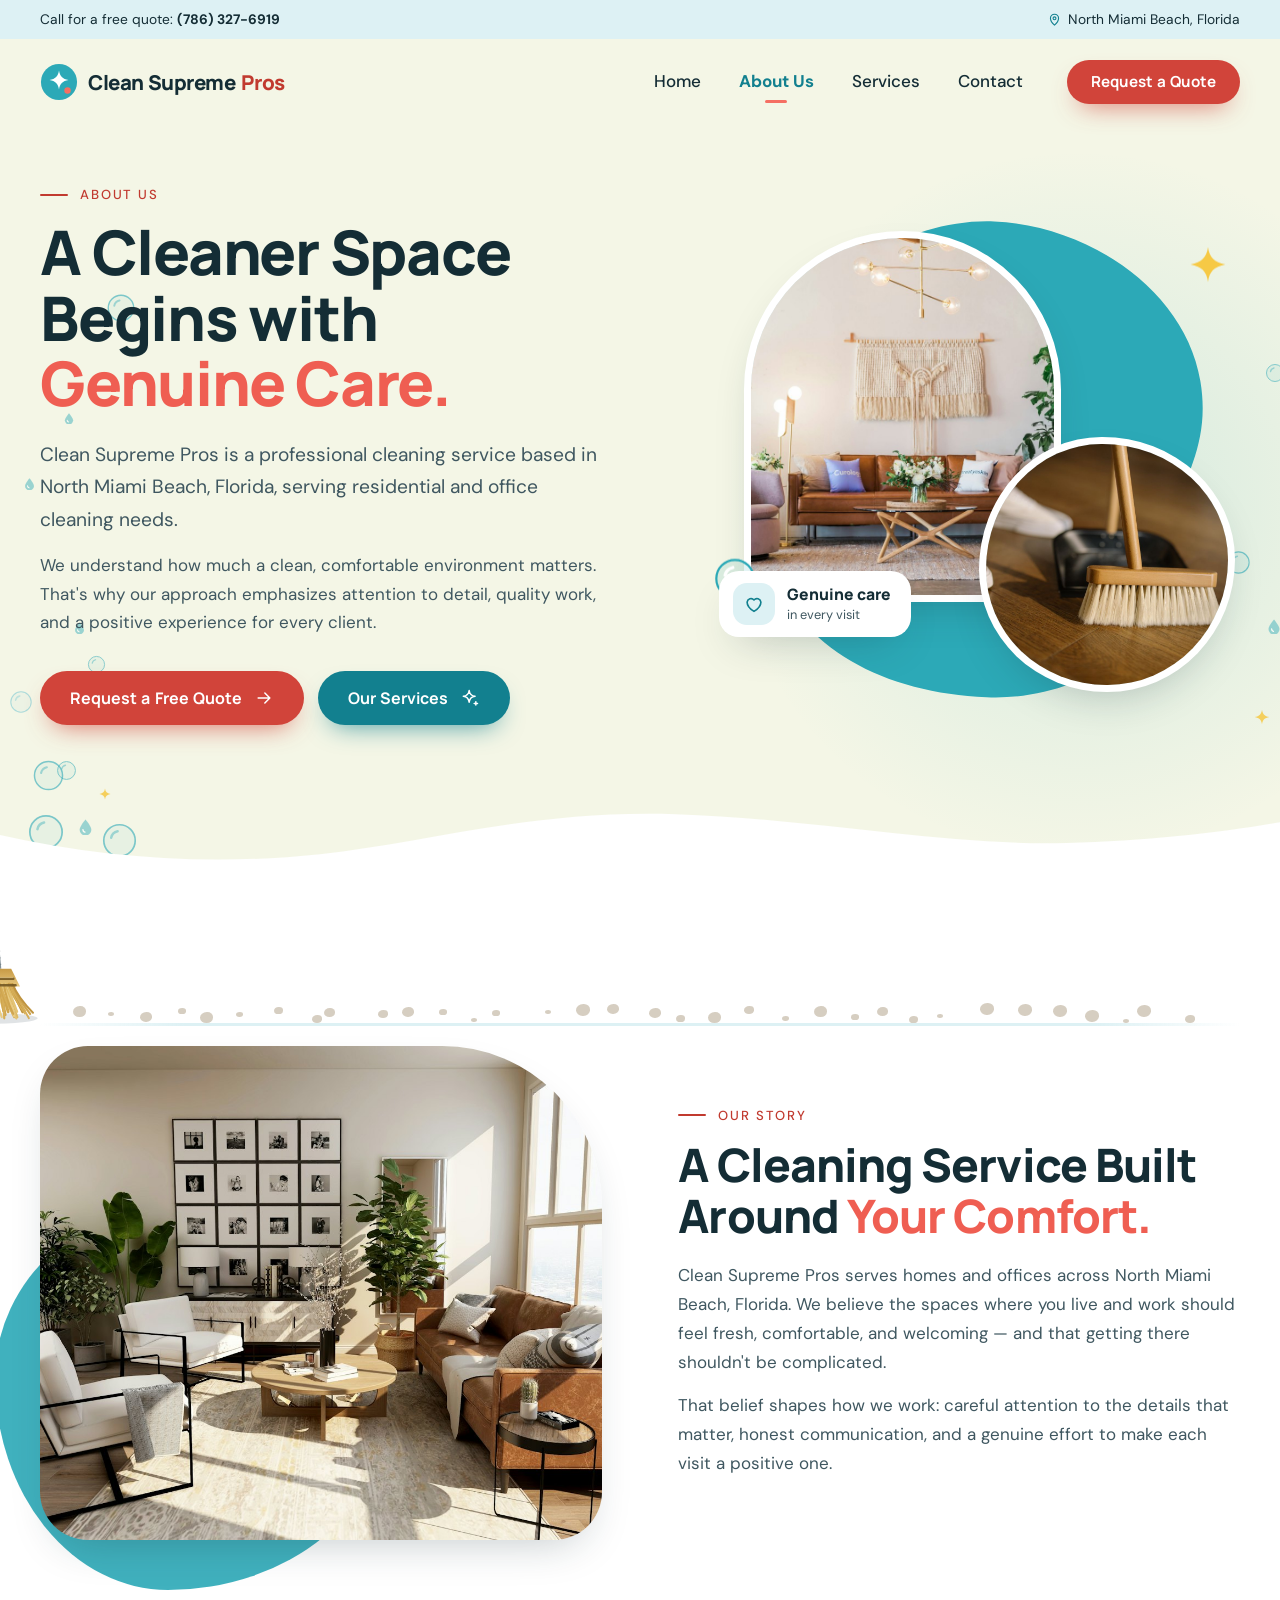
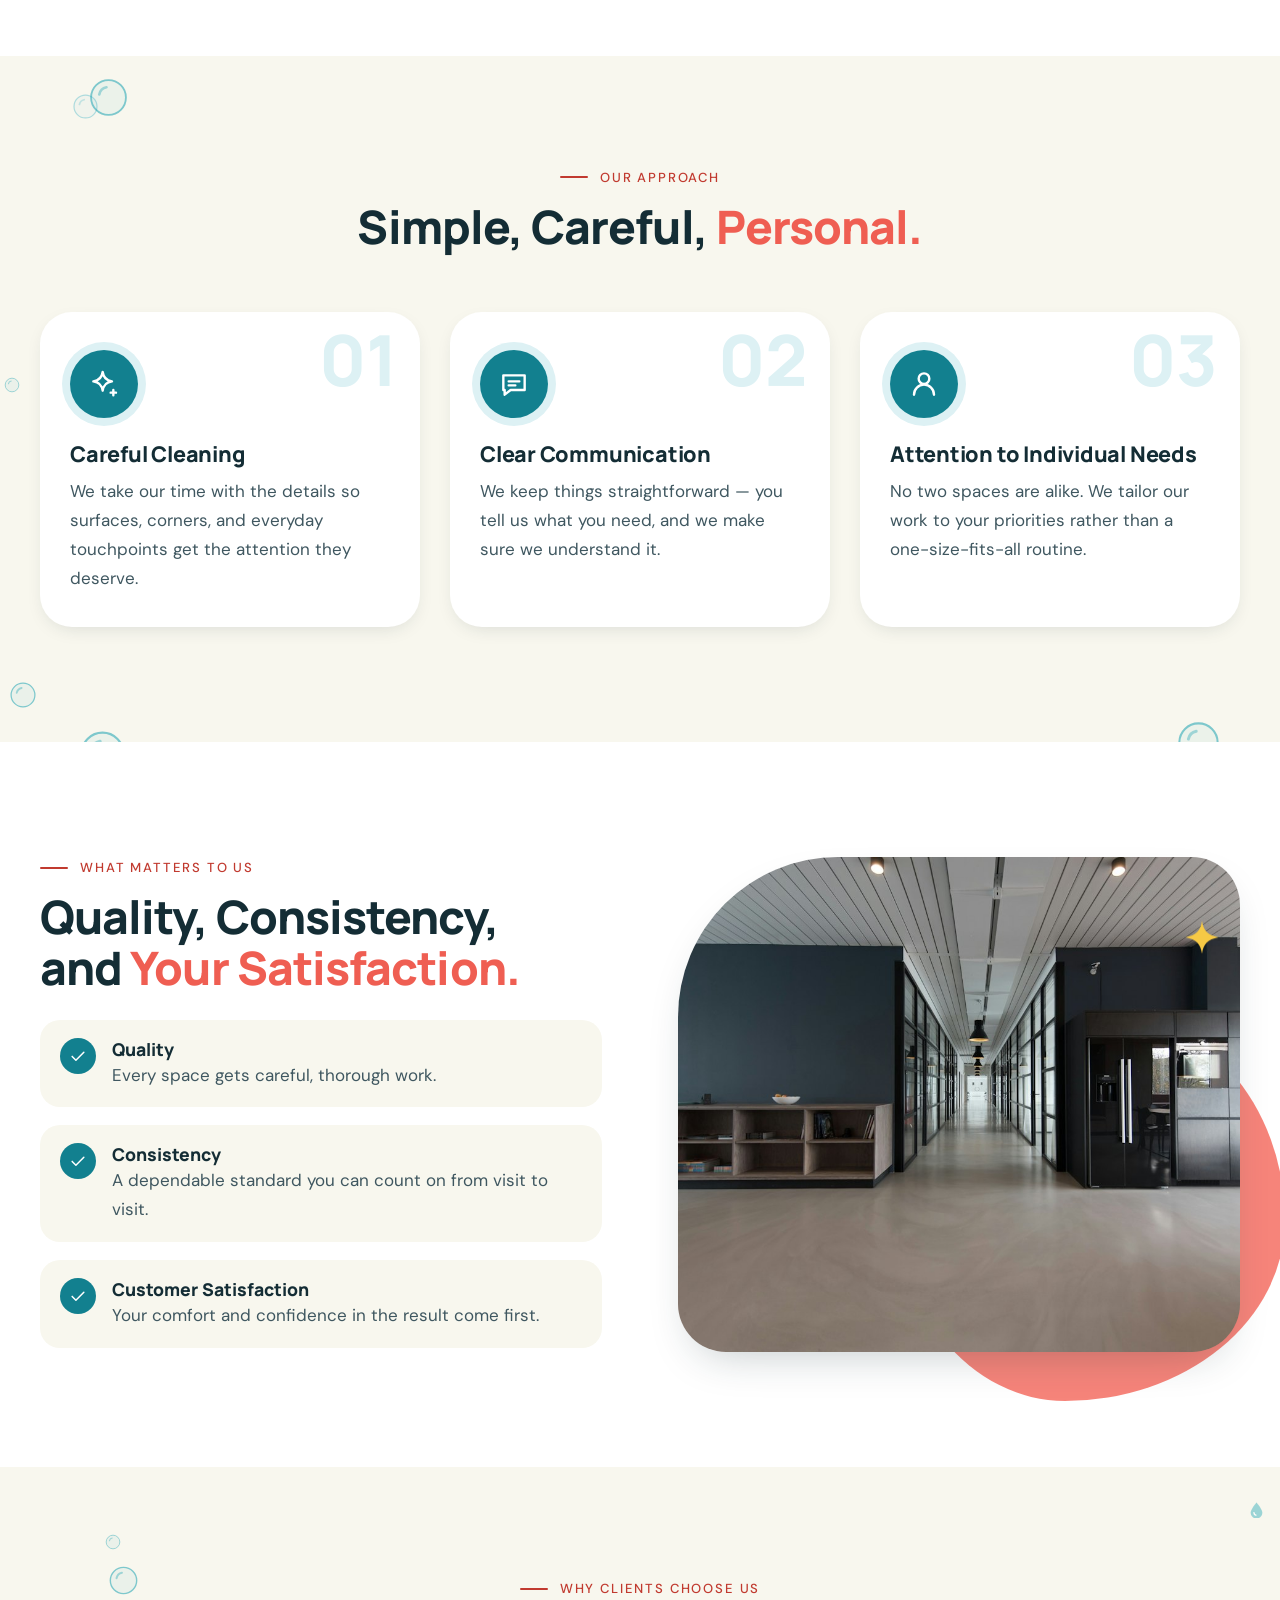
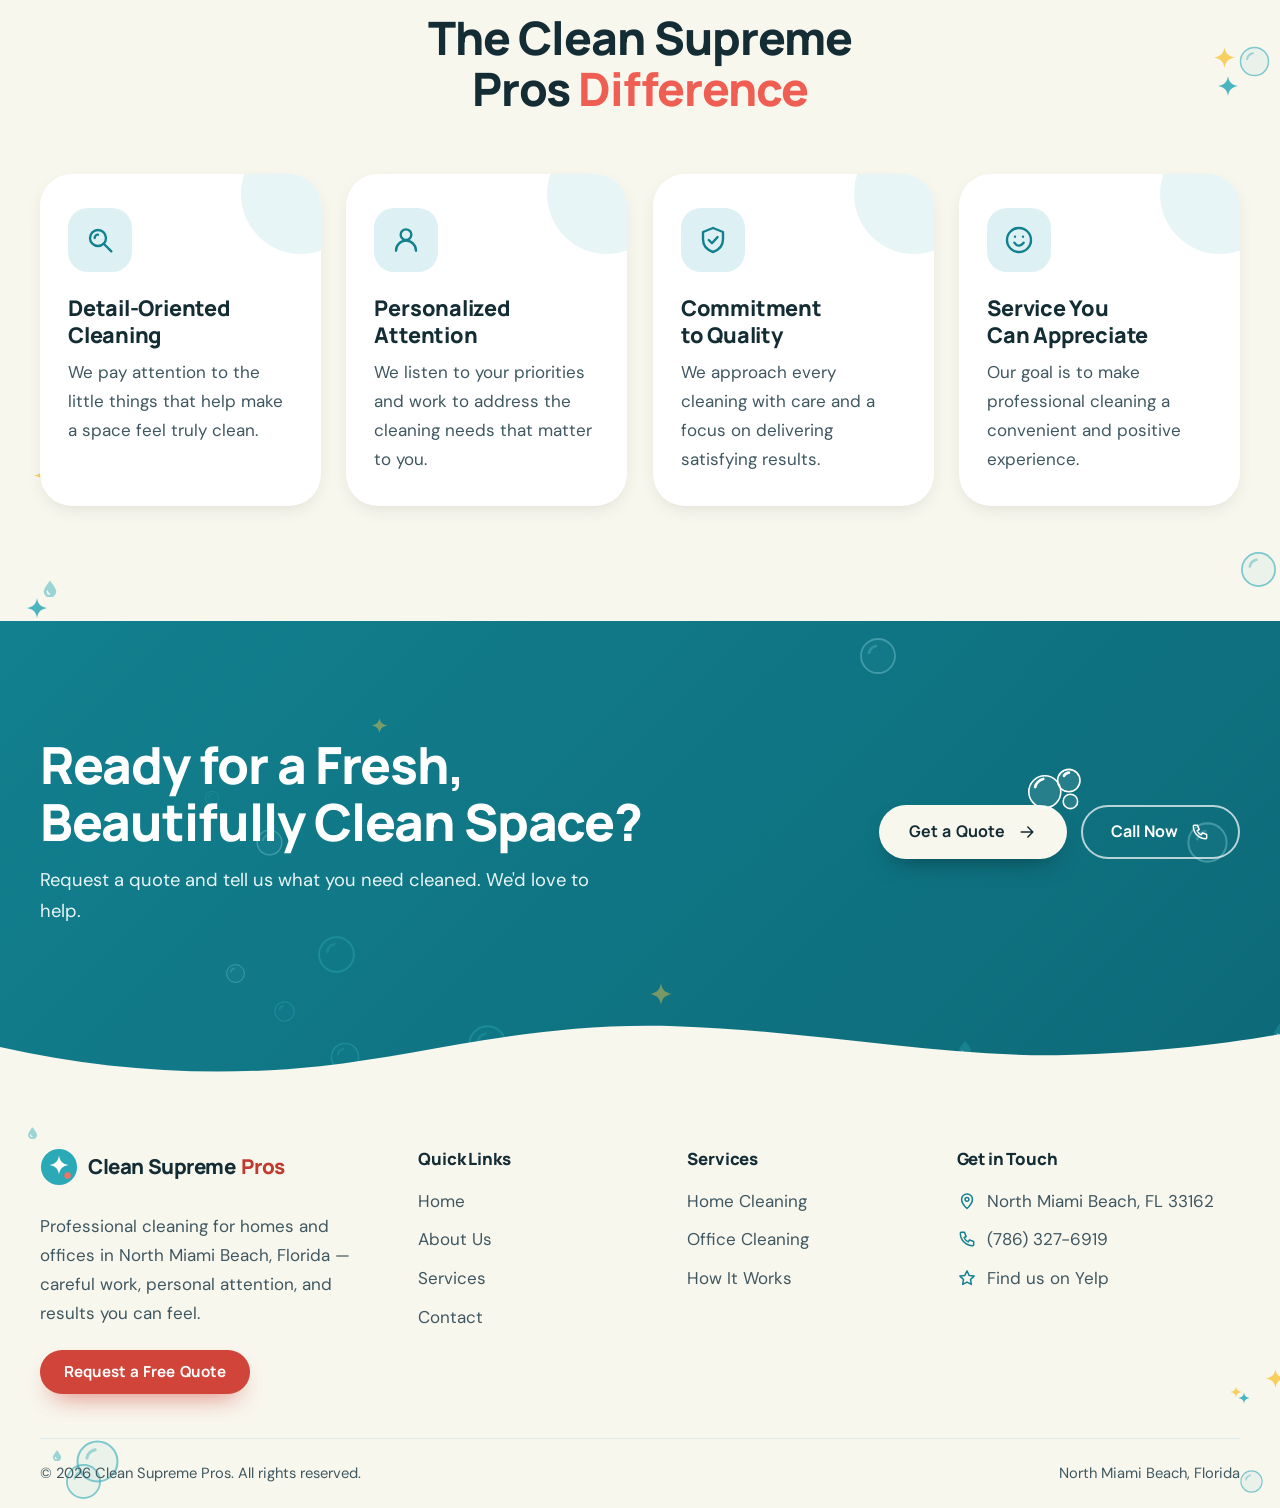
==== commit caf97ba2: "More realistic cleaner illustration and straw broom - Redrawn cleaner: proportioned figure, shaded s" ====
--- a/about.html
+++ b/about.html
@@ -71,14 +71,27 @@
   
 <div class="sweep" data-sweep aria-hidden="true">
   <div class="sweep__dust"><i style="left:5.7%;width:13px;height:11px;bottom:6px;--x:5.7"></i><i style="left:8.4%;width:6px;height:4px;bottom:7px;--x:8.4"></i><i style="left:10.9%;width:12px;height:10px;bottom:1px;--x:10.9"></i><i style="left:13.9%;width:8px;height:6px;bottom:9px;--x:13.9"></i><i style="left:15.6%;width:13px;height:11px;bottom:0px;--x:15.6"></i><i style="left:18.4%;width:7px;height:5px;bottom:6px;--x:18.4"></i><i style="left:21.4%;width:9px;height:7px;bottom:9px;--x:21.4"></i><i style="left:24.4%;width:10px;height:8px;bottom:0px;--x:24.4"></i><i style="left:25.3%;width:11px;height:9px;bottom:6px;--x:25.3"></i><i style="left:29.5%;width:10px;height:8px;bottom:5px;--x:29.5"></i><i style="left:31.4%;width:12px;height:10px;bottom:6px;--x:31.4"></i><i style="left:34.3%;width:8px;height:6px;bottom:8px;--x:34.3"></i><i style="left:36.8%;width:6px;height:4px;bottom:1px;--x:36.8"></i><i style="left:38.4%;width:8px;height:6px;bottom:7px;--x:38.4"></i><i style="left:42.6%;width:6px;height:4px;bottom:9px;--x:42.6"></i><i style="left:45.0%;width:14px;height:12px;bottom:7px;--x:45.0"></i><i style="left:47.4%;width:12px;height:10px;bottom:9px;--x:47.4"></i><i style="left:50.7%;width:12px;height:10px;bottom:5px;--x:50.7"></i><i style="left:52.8%;width:9px;height:7px;bottom:1px;--x:52.8"></i><i style="left:55.3%;width:13px;height:11px;bottom:0px;--x:55.3"></i><i style="left:58.1%;width:10px;height:8px;bottom:9px;--x:58.1"></i><i style="left:61.1%;width:7px;height:5px;bottom:2px;--x:61.1"></i><i style="left:63.6%;width:13px;height:11px;bottom:6px;--x:63.6"></i><i style="left:66.5%;width:8px;height:6px;bottom:3px;--x:66.5"></i><i style="left:68.5%;width:11px;height:9px;bottom:7px;--x:68.5"></i><i style="left:71.0%;width:9px;height:7px;bottom:0px;--x:71.0"></i><i style="left:73.2%;width:6px;height:4px;bottom:5px;--x:73.2"></i><i style="left:76.6%;width:14px;height:12px;bottom:8px;--x:76.6"></i><i style="left:79.5%;width:14px;height:12px;bottom:7px;--x:79.5"></i><i style="left:82.3%;width:14px;height:12px;bottom:6px;--x:82.3"></i><i style="left:84.8%;width:14px;height:12px;bottom:1px;--x:84.8"></i><i style="left:87.7%;width:6px;height:4px;bottom:0px;--x:87.7"></i><i style="left:88.8%;width:14px;height:12px;bottom:6px;--x:88.8"></i><i style="left:92.6%;width:10px;height:8px;bottom:0px;--x:92.6"></i></div>
-  <svg class="sweep__broom" viewBox="0 0 150 130" width="130" height="113">
+
+  <svg class="sweep__broom" viewBox="0 0 160 160" width="176" height="176">
+    <defs>
+      <linearGradient id="bwood9" x1="0" y1="0" x2="1" y2="0"><stop offset="0" stop-color="#E2B57A"/><stop offset=".45" stop-color="#C98F52"/><stop offset="1" stop-color="#8F5F30"/></linearGradient>
+      <linearGradient id="bmetal9" x1="0" y1="0" x2="1" y2="0"><stop offset="0" stop-color="#B9C4C9"/><stop offset=".3" stop-color="#F4F8F9"/><stop offset=".6" stop-color="#A9B6BC"/><stop offset="1" stop-color="#7E8C93"/></linearGradient>
+      <linearGradient id="bhead9" x1="0" y1="0" x2="0" y2="1"><stop offset="0" stop-color="#C79A45"/><stop offset="1" stop-color="#E7C77C"/></linearGradient>
+    </defs>
+    <ellipse cx="70" cy="153" rx="46" ry="5" fill="#142D35" opacity=".13"/>
     <g class="broom-swing">
-      <path d="M62 2 64 78" stroke="#B9824A" stroke-width="8" stroke-linecap="round"/>
-      <path d="M62 8 64 74" stroke="#D9A86C" stroke-width="2.5" stroke-linecap="round" opacity=".7"/>
-      <rect x="46" y="76" width="36" height="12" rx="4" fill="#2CA9B7"/>
-      <path d="M42 88h44l16 38H26z" fill="#E9C77E"/>
-      <path d="M52 92 44 124M64 92v32M76 92l8 32M58 108h14" stroke="#C99A47" stroke-width="2.4" stroke-linecap="round" fill="none"/>
-      <path d="M26 126h76" stroke="#B88435" stroke-width="3" stroke-linecap="round"/>
+      <path d="M64 2h9l5 92h-11z" fill="url(#bwood9)"/>
+      <path d="M67 8q1.5 5 .5 10" stroke="#7A4A22" stroke-opacity=".38" stroke-width="1.1" fill="none" stroke-linecap="round"/><path d="M68.5 20q1.5 5 .5 10" stroke="#7A4A22" stroke-opacity=".38" stroke-width="1.1" fill="none" stroke-linecap="round"/><path d="M67 32q1.5 5 .5 10" stroke="#7A4A22" stroke-opacity=".38" stroke-width="1.1" fill="none" stroke-linecap="round"/><path d="M68.5 44q1.5 5 .5 10" stroke="#7A4A22" stroke-opacity=".38" stroke-width="1.1" fill="none" stroke-linecap="round"/><path d="M67 56q1.5 5 .5 10" stroke="#7A4A22" stroke-opacity=".38" stroke-width="1.1" fill="none" stroke-linecap="round"/><path d="M68.5 68q1.5 5 .5 10" stroke="#7A4A22" stroke-opacity=".38" stroke-width="1.1" fill="none" stroke-linecap="round"/><path d="M67 80q1.5 5 .5 10" stroke="#7A4A22" stroke-opacity=".38" stroke-width="1.1" fill="none" stroke-linecap="round"/>
+      <path d="M65 2h3l4 92h-3z" fill="#fff" opacity=".25"/>
+      <circle cx="68.6" cy="11" r="2.6" fill="#5C3A1A" opacity=".8"/>
+      <path d="M62 86h19l2 22H60z" fill="url(#bmetal9)"/>
+      <path d="M61 92h21M60.5 98h22M60 104h23" stroke="#5E6C73" stroke-opacity=".45" stroke-width="1.2"/>
+      <g class="broom-bristles">
+        <path d="M54 108h38l8 16H46z" fill="url(#bhead9)"/>
+        <path d="M53.1 122 Q47.9 134 33.3 147" stroke="#CFA54F" stroke-width="2.4" stroke-linecap="round" fill="none"/><path d="M53.0 122 Q47.0 134 39.0 150" stroke="#D6AE58" stroke-width="2.8" stroke-linecap="round" fill="none"/><path d="M55.6 122 Q49.8 134 36.2 152" stroke="#D6AE58" stroke-width="2.1" stroke-linecap="round" fill="none"/><path d="M55.1 122 Q48.1 134 41.5 147" stroke="#BF9440" stroke-width="2.4" stroke-linecap="round" fill="none"/><path d="M56.6 122 Q52.2 134 40.2 147" stroke="#CFA54F" stroke-width="2.1" stroke-linecap="round" fill="none"/><path d="M57.9 122 Q51.3 134 42.6 146" stroke="#DDB963" stroke-width="2.6" stroke-linecap="round" fill="none"/><path d="M59.0 122 Q52.6 134 46.9 153" stroke="#CFA54F" stroke-width="1.3" stroke-linecap="round" fill="none"/><path d="M58.7 122 Q53.3 134 49.7 153" stroke="#E3C376" stroke-width="2.4" stroke-linecap="round" fill="none"/><path d="M60.5 122 Q57.4 134 48.6 151" stroke="#DDB963" stroke-width="1.7" stroke-linecap="round" fill="none"/><path d="M60.1 122 Q56.6 134 49.6 147" stroke="#E3C376" stroke-width="2.0" stroke-linecap="round" fill="none"/><path d="M61.3 122 Q56.9 134 55.6 149" stroke="#D6AE58" stroke-width="2.0" stroke-linecap="round" fill="none"/><path d="M62.7 122 Q59.4 134 55.2 149" stroke="#CFA54F" stroke-width="2.6" stroke-linecap="round" fill="none"/><path d="M64.7 122 Q59.6 134 56.9 150" stroke="#E9CB82" stroke-width="2.5" stroke-linecap="round" fill="none"/><path d="M63.9 122 Q59.8 134 58.1 153" stroke="#DDB963" stroke-width="2.2" stroke-linecap="round" fill="none"/><path d="M65.6 122 Q61.9 134 56.2 150" stroke="#BF9440" stroke-width="2.4" stroke-linecap="round" fill="none"/><path d="M66.0 122 Q63.0 134 59.5 146" stroke="#BF9440" stroke-width="2.8" stroke-linecap="round" fill="none"/><path d="M68.1 122 Q65.0 134 62.7 151" stroke="#D6AE58" stroke-width="2.0" stroke-linecap="round" fill="none"/><path d="M68.3 122 Q66.6 134 63.4 153" stroke="#DDB963" stroke-width="1.8" stroke-linecap="round" fill="none"/><path d="M68.4 122 Q67.0 134 67.9 153" stroke="#D6AE58" stroke-width="2.0" stroke-linecap="round" fill="none"/><path d="M70.6 122 Q68.7 134 68.5 147" stroke="#BF9440" stroke-width="2.4" stroke-linecap="round" fill="none"/><path d="M70.8 122 Q70.1 134 67.4 151" stroke="#D6AE58" stroke-width="2.4" stroke-linecap="round" fill="none"/><path d="M71.0 122 Q73.9 134 72.2 149" stroke="#DDB963" stroke-width="2.6" stroke-linecap="round" fill="none"/><path d="M73.4 122 Q71.2 134 70.8 147" stroke="#E9CB82" stroke-width="2.7" stroke-linecap="round" fill="none"/><path d="M73.0 122 Q72.3 134 77.2 153" stroke="#CFA54F" stroke-width="2.0" stroke-linecap="round" fill="none"/><path d="M74.6 122 Q75.6 134 78.5 153" stroke="#E3C376" stroke-width="1.7" stroke-linecap="round" fill="none"/><path d="M74.3 122 Q76.6 134 75.9 150" stroke="#E3C376" stroke-width="1.5" stroke-linecap="round" fill="none"/><path d="M76.8 122 Q78.4 134 77.7 149" stroke="#BF9440" stroke-width="2.3" stroke-linecap="round" fill="none"/><path d="M76.9 122 Q76.8 134 83.4 152" stroke="#E9CB82" stroke-width="1.9" stroke-linecap="round" fill="none"/><path d="M77.9 122 Q81.2 134 80.2 147" stroke="#CFA54F" stroke-width="2.3" stroke-linecap="round" fill="none"/><path d="M79.1 122 Q81.4 134 86.4 150" stroke="#E3C376" stroke-width="2.2" stroke-linecap="round" fill="none"/><path d="M80.5 122 Q82.7 134 84.6 147" stroke="#CFA54F" stroke-width="1.3" stroke-linecap="round" fill="none"/><path d="M81.5 122 Q84.3 134 86.8 150" stroke="#CFA54F" stroke-width="2.0" stroke-linecap="round" fill="none"/><path d="M82.2 122 Q85.3 134 85.7 153" stroke="#D6AE58" stroke-width="2.0" stroke-linecap="round" fill="none"/><path d="M81.4 122 Q86.0 134 89.2 147" stroke="#CFA54F" stroke-width="2.7" stroke-linecap="round" fill="none"/><path d="M82.6 122 Q85.0 134 94.8 152" stroke="#D6AE58" stroke-width="1.9" stroke-linecap="round" fill="none"/><path d="M83.5 122 Q88.8 134 96.7 153" stroke="#E3C376" stroke-width="2.2" stroke-linecap="round" fill="none"/><path d="M86.0 122 Q90.6 134 94.6 151" stroke="#E9CB82" stroke-width="2.1" stroke-linecap="round" fill="none"/><path d="M85.6 122 Q86.6 134 93.9 149" stroke="#CFA54F" stroke-width="1.8" stroke-linecap="round" fill="none"/><path d="M86.0 122 Q91.7 134 97.8 152" stroke="#DDB963" stroke-width="1.6" stroke-linecap="round" fill="none"/><path d="M88.5 122 Q91.9 134 97.3 147" stroke="#E3C376" stroke-width="2.2" stroke-linecap="round" fill="none"/><path d="M88.5 122 Q93.9 134 104.1 146" stroke="#DDB963" stroke-width="2.5" stroke-linecap="round" fill="none"/><path d="M90.3 122 Q95.7 134 102.5 147" stroke="#BF9440" stroke-width="2.7" stroke-linecap="round" fill="none"/><path d="M90.0 122 Q97.7 134 108.1 153" stroke="#D6AE58" stroke-width="1.7" stroke-linecap="round" fill="none"/><path d="M90.5 122 Q93.6 134 104.5 149" stroke="#D6AE58" stroke-width="1.3" stroke-linecap="round" fill="none"/><path d="M92.7 122 Q97.4 134 109.2 149" stroke="#CFA54F" stroke-width="2.1" stroke-linecap="round" fill="none"/><path d="M93.3 122 Q98.0 134 111.8 148" stroke="#BF9440" stroke-width="1.8" stroke-linecap="round" fill="none"/>
+        <path d="M49 117h45M47 123h49" stroke="#6E5320" stroke-width="2.2" stroke-linecap="round" opacity=".85"/>
+        <path d="M49 117h45" stroke="#F3DFA6" stroke-width=".8" stroke-opacity=".6" transform="translate(0 -1)"/>
+      </g>
     </g>
   </svg>
 </div>
--- a/css/styles.css
+++ b/css/styles.css
@@ -520,14 +520,16 @@
 @keyframes drop { to { transform: translate(var(--dx), var(--dy)) scale(.2); opacity: 0; } }
 
 /* sweeping broom */
-.sweep { position: absolute; left: 0; right: 0; top: 0; height: 112px; pointer-events: none; overflow: hidden; }
+.sweep { position: absolute; left: 0; right: 0; top: 0; height: 160px; pointer-events: none; overflow: hidden; }
 .sweep::after { content: ''; position: absolute; left: var(--gut, 5%); right: var(--gut, 5%); bottom: 0; height: 3px; border-radius: 3px; background: linear-gradient(90deg, transparent, var(--teal-l) 12%, var(--teal-l) 88%, transparent); }
 .sweep__dust { position: absolute; left: 0; right: 0; bottom: 3px; height: 40px; }
 .sweep__dust i { position: absolute; border-radius: 55% 45% 50% 50%; background: #CFC6B6; opacity: .85; transition: transform .8s var(--ease), opacity .6s ease; transition-delay: calc(var(--x) * 1ms); }
 .sweep__dust i.is-swept { transform: translate(120px, -6px) rotate(40deg) scale(.3); opacity: 0; transition-delay: 0s; }
-.sweep__broom { position: absolute; bottom: 0; left: 0; transform: translateX(calc(var(--bx, 0px) - 65px)); will-change: transform; }
-.broom-swing { transform-origin: 64px 126px; animation: swish .8s ease-in-out infinite alternate; }
-@keyframes swish { from { transform: rotate(-30deg); } to { transform: rotate(-14deg); } }
+.sweep__broom { position: absolute; bottom: 0; left: 0; transform: translateX(calc(var(--bx, 0px) - 90px)); will-change: transform; width: 176px; height: 176px; }
+.broom-swing { transform-origin: 70px 150px; animation: swish .9s ease-in-out infinite alternate; }
+.broom-bristles { transform-origin: 70px 108px; animation: flex .9s ease-in-out infinite alternate; }
+@keyframes swish { from { transform: rotate(-26deg); } to { transform: rotate(-10deg); } }
+@keyframes flex { from { transform: skewX(-7deg) scaleY(.97); } to { transform: skewX(5deg) scaleY(1.02); } }
 .sweep.is-done .sweep__broom { opacity: 0; transition: opacity .5s; }
 .goal, .split { --gut: calc((100% - min(1200px, 100% - 2 * var(--gutter))) / 2); }
 .goal { padding-top: calc(var(--sec-y) * .75 + 40px); }
@@ -552,7 +554,7 @@
 @media (max-width: 640px) { .wipe__stage { aspect-ratio: 4 / 3.4; border-width: 5px; } .wipe__done { font-size: 1rem; padding: 10px 18px; } }
 
 /* ---------- responsive refinements ---------- */
-.goal, .split.has-sweep { padding-top: max(140px, calc(var(--sec-y) * .75 + 40px)); }
+.goal, .split.has-sweep { padding-top: max(180px, calc(var(--sec-y) * .75 + 60px)); }
 .wipe__hint { inset: 0; margin: auto; width: max-content; height: fit-content; transform: none; }
 .hero-art .plx--chip + .plx--chip { left: auto !important; right: -2%; }
 .am { opacity: .6; }
